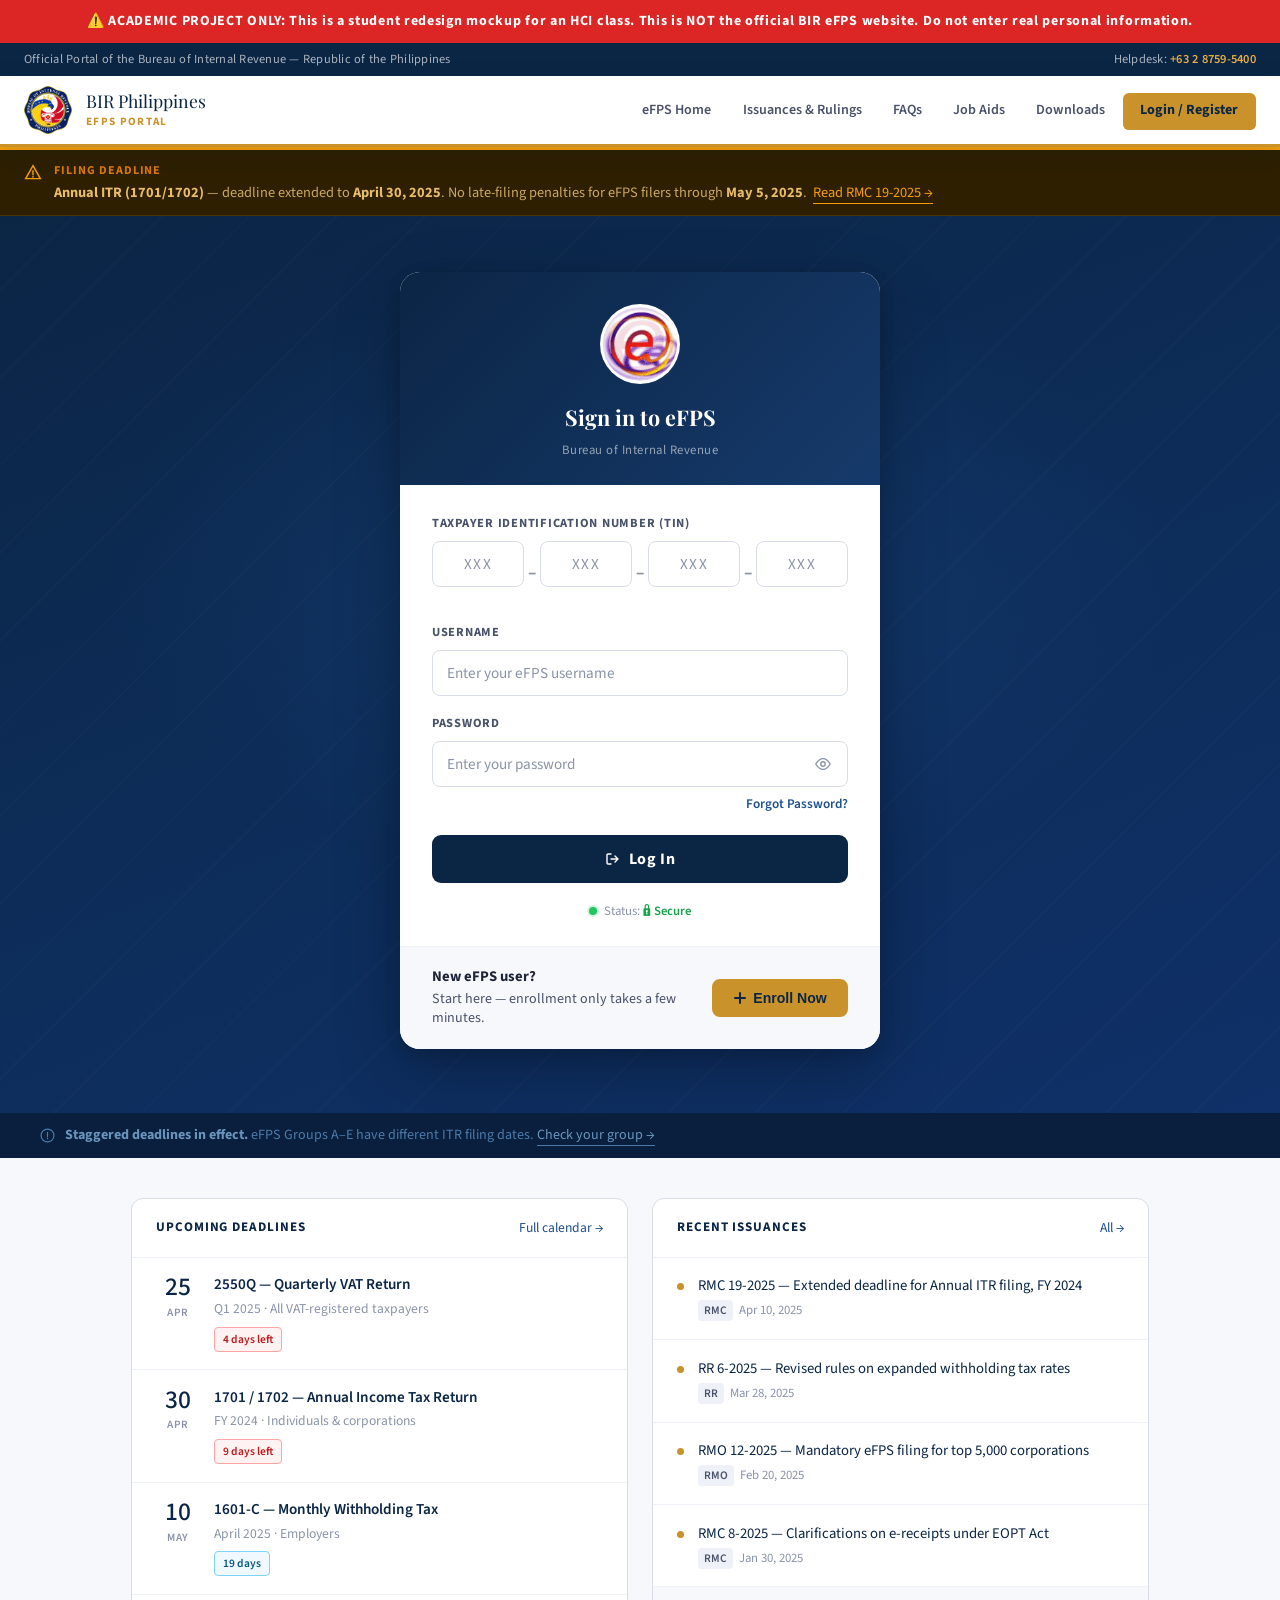
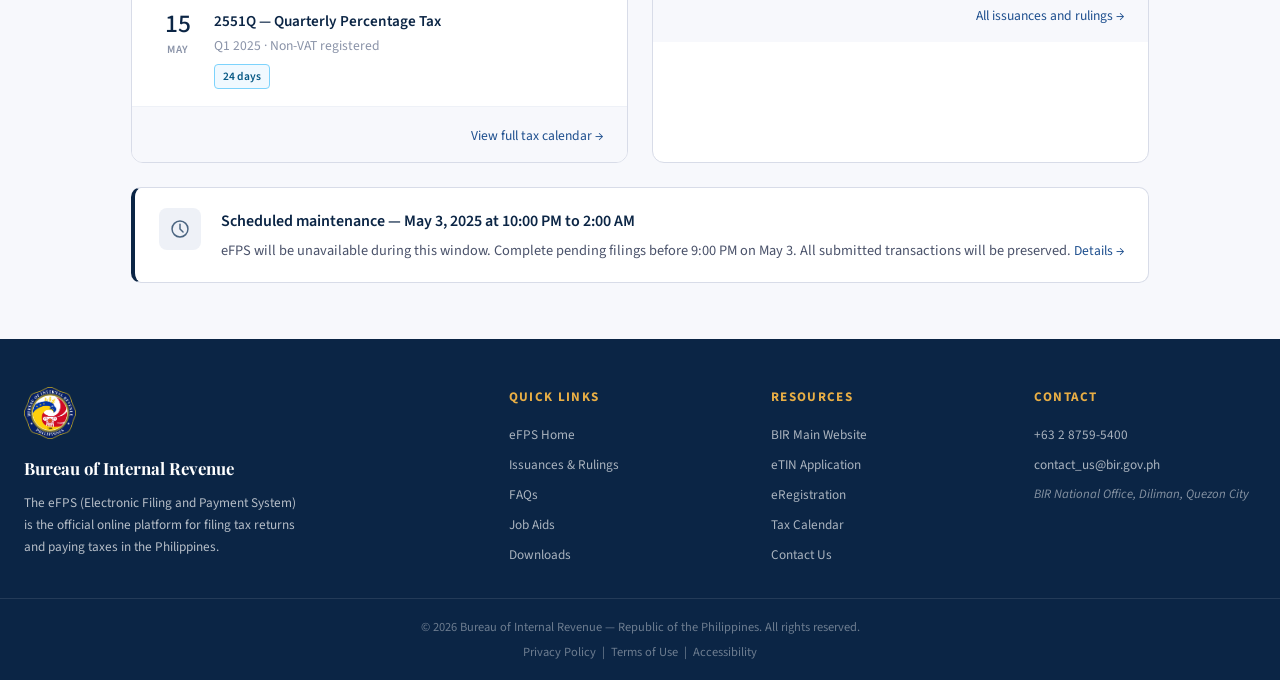
==== index.html @ a05fdba8 "Initial commit" ====
<!DOCTYPE html>
<html lang="en">
<head>
  <meta charset="UTF-8"/>
  <meta name="viewport" content="width=device-width, initial-scale=1.0"/>
  <title>eFPS — Login &amp; Enrollment | Bureau of Internal Revenue</title>
  <meta name="description" content="Sign in to the BIR Electronic Filing and Payment System (eFPS) or enroll as a new user."/>
  <meta name="robots" content="noindex, nofollow">
  <link rel="stylesheet" href="../assets/css/style.css"/>
  <style>
    /* ══════════════════════════════════════════════
       eFPS Login & Enrollment Hub — Page Styles
       ══════════════════════════════════════════════ */

    /* ── Page Shell ── */
    .efps-hub-page {
      flex: 1;
      display: flex;
      flex-direction: column;
      background: var(--off-white);
    }

    /* ── Hub Wrapper (Centered Login) ── */
    .hub-hero {
      background: linear-gradient(160deg, var(--navy) 0%, #0d2d5a 55%, #0f3068 100%);
      padding: 3.5rem 1.5rem 4rem;
      position: relative;
      overflow: hidden;
    }
    .hub-hero::before {
      content: '';
      position: absolute;
      inset: 0;
      background:
        radial-gradient(ellipse 60% 50% at 50% 40%, rgba(30,79,142,.35) 0%, transparent 70%),
        repeating-linear-gradient(-45deg, transparent, transparent 60px, rgba(255,255,255,.015) 60px, rgba(255,255,255,.015) 62px);
      pointer-events: none;
    }
    .hub-inner {
      max-width: 480px; /* Constrains width to center the login card */
      margin: 0 auto;
      position: relative;
    }

    /* ── Login Card ── */
    .login-card {
      background: #fff;
      border-radius: 20px;
      box-shadow: 0 24px 64px rgba(0,0,0,.28), 0 4px 16px rgba(0,0,0,.12);
      overflow: hidden;
      position: relative;
    }
    .login-card-top {
      background: linear-gradient(135deg, var(--navy) 0%, var(--navy-mid) 100%);
      padding: 2rem 2rem 1.5rem;
      text-align: center;
      position: relative;
    }
    .bir-seal-wrap {
      width: 80px;
      height: 80px;
      border-radius: 50%;
      background: #ffffff; /* Changed to solid white to blend with the logo */
      border: 3px solid rgba(255,255,255,.3); 
      display: flex;
      align-items: center;
      justify-content: center;
      margin: 0 auto 1rem;
      overflow: hidden; /* This clips the square image into a perfect circle */
    }
    
    .bir-seal-wrap img {
      width: 100%;
      height: 100%;
      object-fit: contain; 
      transform: scale(1.15); /* Slight zoom to push the image's hard edges outside the clipping mask */
    }
    /* SVG fallback seal */
    .login-card-top h2 {
      font-family: var(--font-display);
      font-size: 1.35rem;
      color: var(--white);
      margin-bottom: .25rem;
    }
    .login-card-top p {
      font-size: .8rem;
      color: rgba(255,255,255,.55);
      letter-spacing: .04em;
    }
    .login-card-body {
      padding: 1.75rem 2rem 1.5rem;
    }

    /* ── Form Fields ── */
    .field-group {
      margin-bottom: 1.1rem;
    }
    .field-group label {
      display: block;
      font-size: .78rem;
      font-weight: 700;
      color: var(--gray-600);
      letter-spacing: .06em;
      text-transform: uppercase;
      margin-bottom: .45rem;
    }
    .field-group input,
    .field-group select,
    .field-group textarea {
      width: 100%;
      height: 46px;
      padding: 0 14px;
      border: 1.5px solid var(--gray-200);
      border-radius: 8px;
      font-family: var(--font-body);
      font-size: .95rem;
      color: var(--gray-800);
      background: var(--white);
      transition: border-color var(--dur-fast) var(--ease), box-shadow var(--dur-fast) var(--ease);
      outline: none;
    }
    .field-group input:focus,
    .field-group select:focus {
      border-color: var(--navy-light);
      box-shadow: 0 0 0 3px rgba(30,79,142,.12);
    }
    .field-group input::placeholder { color: var(--gray-400); }
    .field-group input[aria-invalid="true"] { border-color: var(--red-err); }

    /* TIN segmented */
    .tin-row {
      display: grid;
      grid-template-columns: 1.2fr 1fr 1fr 1fr;
      gap: 6px;
    }
    .tin-row input {
      text-align: center;
      font-size: .9rem;
      letter-spacing: .08em;
      padding: 0 8px;
    }
    .tin-separator {
      display: flex;
      align-items: center;
      justify-content: center;
      color: var(--gray-400);
      font-weight: 700;
      font-size: 1.1rem;
      user-select: none;
    }
    .tin-row-wrap {
      display: flex;
      align-items: center;
      gap: 4px;
    }
    .tin-seg {
      text-align: center;
      letter-spacing: .08em;
    }
    .tin-seg-3 { flex: 3; }
    .tin-seg-3b { flex: 3; }
    .tin-seg-3c { flex: 3; }
    .tin-seg-5 { flex: 4; }

    /* Password wrapper */
    .pw-wrap {
      position: relative;
    }
    .pw-wrap input {
      padding-right: 46px;
    }
    .pw-toggle {
      position: absolute;
      right: 12px;
      top: 50%;
      transform: translateY(-50%);
      background: none;
      border: none;
      cursor: pointer;
      padding: 4px;
      color: var(--gray-400);
      display: flex;
      align-items: center;
      border-radius: 4px;
      transition: color var(--dur-fast);
    }
    .pw-toggle:hover { color: var(--navy); }
    .pw-toggle:focus-visible { outline: 2px solid var(--gold-light); }

    .forgot-link {
      display: block;
      font-size: .83rem;
      color: var(--navy-light);
      margin-top: .4rem;
      text-align: right;
      font-weight: 600;
    }
    .forgot-link:hover { color: var(--gold); }

    .btn-login {
      width: 100%;
      height: 48px;
      background: var(--navy);
      color: var(--white);
      border: none;
      border-radius: 9px;
      font-family: var(--font-body);
      font-size: 1rem;
      font-weight: 700;
      cursor: pointer;
      letter-spacing: .04em;
      margin-top: 1.25rem;
      transition: background var(--dur-fast), box-shadow var(--dur-fast);
      display: flex;
      align-items: center;
      justify-content: center;
      gap: 8px;
    }
    .btn-login:hover {
      background: var(--navy-light);
      box-shadow: 0 6px 20px rgba(11,37,69,.3);
    }
    .btn-login:focus-visible { outline: 3px solid var(--gold-light); outline-offset: 2px; }

    .status-row {
      display: flex;
      align-items: center;
      justify-content: center;
      gap: 7px;
      margin-top: 1.1rem;
      font-size: .8rem;
      color: var(--gray-400);
    }
    .status-dot-green {
      width: 8px;
      height: 8px;
      border-radius: 50%;
      background: #22c55e;
      flex-shrink: 0;
      box-shadow: 0 0 0 2px rgba(34,197,94,.2);
    }
    .status-secure { color: #16a34a; font-weight: 600; }

    /* ── Enroll Strip ── */
    .enroll-strip {
      border-top: 1px solid var(--gray-100);
      background: var(--off-white);
      padding: 1.25rem 2rem;
      display: flex;
      align-items: center;
      justify-content: space-between;
      gap: 1rem;
    }
    .enroll-strip p {
      font-size: .88rem;
      color: var(--gray-600);
      line-height: 1.4;
    }
    .enroll-strip strong {
      display: block;
      font-size: .92rem;
      color: var(--gray-800);
      margin-bottom: 2px;
    }
    .btn-enroll {
      flex-shrink: 0;
      display: inline-flex;
      align-items: center;
      gap: 6px;
      padding: .55rem 1.2rem;
      background: var(--gold);
      color: var(--navy);
      border-radius: 8px;
      font-weight: 700;
      font-size: .88rem;
      border: 2px solid var(--gold);
      cursor: pointer;
      white-space: nowrap;
      transition: background var(--dur-fast), box-shadow var(--dur-fast);
      text-decoration: none;
    }
    .btn-enroll:hover {
      background: var(--gold-light);
      border-color: var(--gold-light);
      color: var(--navy);
      box-shadow: 0 4px 14px rgba(201,146,42,.35);
    }

    /* ── Content Row (below hero) ── */
    .hub-content {
      max-width: 1200px;
      margin: 0 auto;
      padding: 2.5rem 1.5rem 3.5rem;
      display: grid;
      grid-template-columns: 1fr 1fr;
      gap: 1.5rem;
    }

    /* ── Enrollment Modal Overlay ── */
    .modal-overlay {
      display: none;
      position: fixed;
      inset: 0;
      background: rgba(11,37,69,.72);
      backdrop-filter: blur(4px);
      z-index: 1000;
      align-items: center;
      justify-content: center;
      padding: 1rem;
    }
    .modal-overlay.open { display: flex; }

    .modal-box {
      background: var(--white);
      border-radius: 20px;
      width: 100%;
      max-width: 680px;
      max-height: 90vh;
      overflow-y: auto;
      box-shadow: 0 32px 80px rgba(0,0,0,.35);
      animation: modalIn .25s var(--ease) both;
    }
    @keyframes modalIn {
      from { opacity: 0; transform: translateY(24px) scale(.97); }
      to   { opacity: 1; transform: none; }
    }
    .modal-header {
      background: linear-gradient(135deg, var(--navy), var(--navy-mid));
      padding: 1.5rem 1.75rem;
      display: flex;
      align-items: center;
      justify-content: space-between;
      border-radius: 20px 20px 0 0;
    }
    .modal-header h2 {
      font-family: var(--font-display);
      color: var(--white);
      font-size: 1.2rem;
    }
    .modal-header p {
      color: rgba(255,255,255,.55);
      font-size: .8rem;
      margin-top: 2px;
    }
    .modal-close {
      background: rgba(255,255,255,.1);
      border: 1px solid rgba(255,255,255,.2);
      color: rgba(255,255,255,.8);
      border-radius: 8px;
      width: 36px;
      height: 36px;
      display: flex;
      align-items: center;
      justify-content: center;
      cursor: pointer;
      font-size: 1.1rem;
      transition: background var(--dur-fast);
      flex-shrink: 0;
    }
    .modal-close:hover { background: rgba(255,255,255,.2); }
    .modal-close:focus-visible { outline: 2px solid var(--gold-light); }

    /* ── Step Tabs ── */
    .step-tabs {
      display: flex;
      border-bottom: 2px solid var(--gray-100);
      padding: 0 1.75rem;
      background: var(--white);
      gap: 0;
    }
    .step-tab {
      padding: .9rem 1.25rem;
      font-size: .83rem;
      font-weight: 700;
      letter-spacing: .04em;
      color: var(--gray-400);
      border-bottom: 3px solid transparent;
      margin-bottom: -2px;
      white-space: nowrap;
      display: flex;
      align-items: center;
      gap: 7px;
      user-select: none;
    }
    .step-tab.active {
      color: var(--navy);
      border-bottom-color: var(--navy-light);
    }
    .step-tab.done {
      color: var(--green-ok);
      border-bottom-color: transparent;
    }
    .step-num {
      width: 22px;
      height: 22px;
      border-radius: 50%;
      background: var(--gray-100);
      display: flex;
      align-items: center;
      justify-content: center;
      font-size: .72rem;
      font-weight: 800;
      color: var(--gray-400);
      flex-shrink: 0;
    }
    .step-tab.active .step-num {
      background: var(--navy);
      color: var(--white);
    }
    .step-tab.done .step-num {
      background: var(--green-ok);
      color: var(--white);
    }

    /* ── Enrollment Body ── */
    .enrollment-body {
      padding: 1.75rem 1.75rem 1.5rem;
    }
    .enrollment-step { display: none; }
    .enrollment-step.active { display: block; }

    /* Taxpayer type selector */
    .tp-type-row {
      display: flex;
      gap: .75rem;
      margin-bottom: 1.5rem;
    }
    .tp-type-btn {
      flex: 1;
      padding: .75rem;
      border: 2px solid var(--gray-200);
      border-radius: 10px;
      background: var(--white);
      cursor: pointer;
      text-align: center;
      font-family: var(--font-body);
      font-size: .9rem;
      font-weight: 700;
      color: var(--gray-600);
      transition: all var(--dur-fast);
      display: flex;
      align-items: center;
      justify-content: center;
      gap: 8px;
    }
    .tp-type-btn.selected {
      border-color: var(--navy-light);
      background: rgba(30,79,142,.05);
      color: var(--navy);
      box-shadow: 0 0 0 3px rgba(30,79,142,.1);
    }
    .tp-type-btn:focus-visible { outline: 3px solid var(--gold-light); }

    /* Form grid */
    .form-grid { display: grid; gap: .9rem; }
    .form-grid-2 { grid-template-columns: 1fr 1fr; }
    .form-grid-3 { grid-template-columns: 1fr 1fr 1fr; }
    .col-span-2 { grid-column: span 2; }
    .col-span-3 { grid-column: span 3; }

    .field-hint {
      display: block;
      font-size: .75rem;
      color: var(--gray-400);
      margin-top: .3rem;
    }
    .field-important {
      display: block;
      font-size: .78rem;
      color: #b45309;
      background: #fffbeb;
      border: 1px solid #fde68a;
      border-radius: 6px;
      padding: .5rem .75rem;
      margin-top: .75rem;
      line-height: 1.5;
    }

    /* Step nav buttons */
    .step-nav {
      display: flex;
      align-items: center;
      justify-content: space-between;
      gap: 1rem;
      padding-top: 1.25rem;
      border-top: 1px solid var(--gray-100);
      margin-top: 1.5rem;
    }
    .btn-step {
      display: inline-flex;
      align-items: center;
      gap: 6px;
      padding: .65rem 1.5rem;
      border-radius: 8px;
      font-family: var(--font-body);
      font-size: .9rem;
      font-weight: 700;
      cursor: pointer;
      border: 2px solid transparent;
      transition: all var(--dur-fast);
    }
    .btn-step-next {
      background: var(--navy);
      color: var(--white);
      border-color: var(--navy);
    }
    .btn-step-next:hover {
      background: var(--navy-light);
      border-color: var(--navy-light);
      box-shadow: 0 4px 14px rgba(11,37,69,.28);
    }
    .btn-step-prev {
      background: transparent;
      color: var(--gray-600);
      border-color: var(--gray-200);
    }
    .btn-step-prev:hover {
      background: var(--gray-100);
      color: var(--gray-800);
    }
    .btn-step-cancel {
      background: transparent;
      color: var(--gray-400);
      border: none;
      font-size: .85rem;
      padding: .5rem .75rem;
    }
    .btn-step-cancel:hover { color: var(--red-err); }
    .btn-step-submit {
      background: var(--gold);
      color: var(--navy);
      border-color: var(--gold);
    }
    .btn-step-submit:hover {
      background: var(--gold-light);
      border-color: var(--gold-light);
      box-shadow: 0 4px 14px rgba(201,146,42,.35);
    }
    .btn-step-submit:focus-visible,
    .btn-step-next:focus-visible { outline: 3px solid var(--gold-light); outline-offset: 2px; }

    /* CAPTCHA area */
    .captcha-area {
      border: 2px dashed var(--gray-200);
      border-radius: 10px;
      padding: 1rem;
      text-align: center;
      background: var(--gray-100);
    }
    .captcha-display {
      font-family: 'Courier New', monospace;
      font-size: 1.6rem;
      font-weight: 800;
      letter-spacing: .25em;
      color: var(--navy);
      background: rgba(255,255,255,.8);
      border-radius: 6px;
      padding: .5rem 1rem;
      display: inline-block;
      margin-bottom: .75rem;
      text-decoration: line-through wavy var(--gold) 1.5px;
      text-decoration-skip-ink: none;
      user-select: none;
      position: relative;
    }
    .captcha-refresh {
      background: none;
      border: none;
      cursor: pointer;
      color: var(--navy-light);
      font-size: .82rem;
      font-weight: 600;
      display: inline-flex;
      align-items: center;
      gap: 4px;
      margin-left: .5rem;
    }
    .captcha-refresh:hover { color: var(--gold); }

    /* Email Verification Modal */
    .verify-modal-box {
      background: var(--white);
      border-radius: 16px;
      max-width: 420px;
      width: 100%;
      padding: 2rem;
      box-shadow: 0 24px 64px rgba(0,0,0,.3);
      text-align: center;
      animation: modalIn .2s var(--ease) both;
    }
    .verify-icon {
      width: 64px;
      height: 64px;
      border-radius: 50%;
      background: linear-gradient(135deg, var(--navy) 0%, var(--navy-mid) 100%);
      display: flex;
      align-items: center;
      justify-content: center;
      margin: 0 auto 1.25rem;
    }
    .verify-modal-box h3 {
      font-family: var(--font-display);
      font-size: 1.2rem;
      color: var(--navy);
      margin-bottom: .75rem;
    }
    .verify-modal-box p {
      font-size: .93rem;
      color: var(--gray-600);
      line-height: 1.6;
      margin-bottom: 1.5rem;
    }
    .verify-modal-box p strong { color: var(--navy); }
    .btn-verify-ok {
      width: 100%;
      height: 46px;
      background: var(--navy);
      color: var(--white);
      border: none;
      border-radius: 8px;
      font-family: var(--font-body);
      font-size: .95rem;
      font-weight: 700;
      cursor: pointer;
      transition: background var(--dur-fast);
    }
    .btn-verify-ok:hover { background: var(--navy-light); }

    /* ── Lower content cards ── */
    .util-card {
      background: var(--white);
      border: 1px solid var(--gray-200);
      border-radius: 12px;
      overflow: hidden;
    }
    .card-header {
      padding: 1.1rem 1.5rem;
      border-bottom: 1px solid var(--gray-100);
      display: flex;
      align-items: center;
      justify-content: space-between;
    }
    .card-title {
      font-size: .82rem;
      font-weight: 700;
      color: var(--navy);
      letter-spacing: .07em;
      text-transform: uppercase;
    }
    .view-all { font-size: .85rem; color: var(--navy-light); }
    .view-all:hover { color: var(--gold); }
    .dl-item, .news-item {
      padding: 1.1rem 1.5rem;
      border-bottom: 1px solid var(--gray-100);
      display: flex;
      align-items: flex-start;
      gap: 14px;
    }
    .dl-item:last-child, .news-item:last-child { border-bottom: none; }
    .dl-date { min-width: 44px; text-align: center; flex-shrink: 0; }
    .dl-day { font-size: 1.6rem; font-weight: 500; color: var(--navy); line-height: 1; }
    .dl-month { font-size: .7rem; color: var(--gray-400); font-weight: 600; letter-spacing: .05em; text-transform: uppercase; margin-top: 3px; }
    .dl-form { font-size: .95rem; font-weight: 600; color: var(--navy); line-height: 1.3; margin-bottom: 3px; }
    .dl-desc { font-size: .85rem; color: var(--gray-400); }
    .dl-badge { display: inline-block; font-size: .72rem; font-weight: 600; padding: 2px 8px; border-radius: 4px; margin-top: 6px; }
    .badge-urgent { background: #fef2f2; color: #b91c1c; border: 1px solid #fca5a5; }
    .badge-upcoming { background: #f0f9ff; color: #075985; border: 1px solid #7dd3fc; }
    .news-dot { width: 7px; height: 7px; border-radius: 50%; background: var(--gold); flex-shrink: 0; margin-top: 8px; }
    .news-title { font-size: .92rem; color: var(--navy); line-height: 1.5; margin-bottom: 3px; }
    .news-meta { font-size: .8rem; color: var(--gray-400); }
    .news-type { background: var(--gray-100); color: var(--gray-600); padding: 2px 6px; border-radius: 4px; font-weight: 600; font-size: .72rem; }
    .card-footer { padding: .9rem 1.5rem; background: var(--off-white); border-top: 1px solid var(--gray-100); text-align: right; }

    /* Maintenance bar */
    .notice-bar {
      background: #0a1f3d;
      padding: 11px 1.5rem;
      display: flex;
      justify-content: center;
    }
    .notice-bar-inner {
      max-width: 1200px;
      width: 100%;
      display: flex;
      align-items: center;
      gap: 10px;
    }
    .notice-bar span { font-size: .88rem; color: #4d7aaa; }
    .notice-bar strong { color: #6a94bc; }
    .notice-bar a { color: #6a94bc; border-bottom: 1px solid #4d7aaa; }

    .maintenance-card {
      grid-column: 1 / -1;
      background: var(--white);
      border: 1px solid var(--gray-200);
      border-left: 4px solid var(--navy);
      border-radius: 10px;
      padding: 1.25rem 1.5rem;
      display: flex;
      align-items: flex-start;
      gap: 1.25rem;
    }
    .maint-icon-wrap {
      width: 42px; height: 42px;
      background: var(--gray-100);
      border-radius: 8px;
      display: flex;
      align-items: center;
      justify-content: center;
      flex-shrink: 0;
    }
    .maint-title { font-size: 1rem; font-weight: 600; color: var(--navy); margin-bottom: 4px; }
    .maint-desc { font-size: .9rem; color: var(--gray-600); line-height: 1.6; }

    /* ── Responsive ── */
    @media (max-width: 900px) {
      .hub-content { grid-template-columns: 1fr; }
    }
    @media (max-width: 640px) {
      .hub-hero { padding: 2.5rem 1rem 3rem; }
      .login-card-body { padding: 1.5rem 1.25rem 1.25rem; }
      .login-card-top { padding: 1.5rem 1.25rem 1.25rem; }
      .enroll-strip { flex-direction: column; text-align: center; }
      .enroll-strip .btn-enroll { width: 100%; justify-content: center; }
      .step-tabs { overflow-x: auto; padding: 0 1rem; }
      .step-tab { padding: .85rem .9rem; font-size: .78rem; }
      .enrollment-body { padding: 1.25rem 1.25rem 1rem; }
      .form-grid-2 { grid-template-columns: 1fr; }
      .form-grid-3 { grid-template-columns: 1fr; }
      .col-span-2, .col-span-3 { grid-column: span 1; }
      .tp-type-row { flex-direction: column; }
      .modal-header { padding: 1.25rem; }
    }
  </style>
</head>
<body class="efps-hub-page">
  <div style="background-color: #dc2626; color: white; text-align: center; padding: 10px; font-weight: bold; position: sticky; top: 0; z-index: 9999; font-size: 14px; letter-spacing: 0.05em;">
  ⚠️ ACADEMIC PROJECT ONLY: This is a student redesign mockup for an HCI class. This is NOT the official BIR eFPS website. Do not enter real personal information.
  </div>
  <!-- Dynamic Nav placeholder -->
  <div id="nav-placeholder"></div>

  <!-- Top Alert Banner -->
  <div class="alert-banner" role="alert" aria-label="Filing deadline notice">
    <div class="alert-banner-inner">
      <svg class="alert-icon" viewBox="0 0 16 16" fill="none" aria-hidden="true">
        <path d="M8 1.5L14.5 13H1.5L8 1.5z" stroke="#f59e0b" stroke-width="1.3" fill="none"/>
        <path d="M8 6v3.5M8 11v.5" stroke="#f59e0b" stroke-width="1.3" stroke-linecap="round"/>
      </svg>
      <div>
        <span class="alert-label">Filing Deadline</span>
        <div class="alert-text">
          <strong style="color:#e8bc6a">Annual ITR (1701/1702)</strong> — deadline extended to <strong style="color:#e8bc6a">April 30, 2025</strong>. No late-filing penalties for eFPS filers through <strong style="color:#e8bc6a">May 5, 2025</strong>.&nbsp; <a href="../pages/issuances.html">Read RMC 19-2025 →</a>
        </div>
      </div>
    </div>
  </div>

  <!-- ── Hub Hero (Centered Login) ── -->
  <section class="hub-hero" aria-label="eFPS Login and Enrollment">
    <div class="hub-inner">

      <!-- Centered Login Card -->
      <div class="login-card" role="main" aria-label="eFPS Login">

        <!-- Card Header with BIR Seal -->
        <!-- Card Header with eFPS Logo -->
        <div class="login-card-top">
          <div class="bir-seal-wrap" aria-label="eFPS logo">
            <!-- Ensure the src path matches where you saved the attached image -->
            <img src="../assets/img/bir-efps-logo.webp" alt="eFPS Logo" />
          </div>
          <h2>Sign in to eFPS</h2>
          <p>Bureau of Internal Revenue</p>
        </div>

        <!-- Login Form -->
        <div class="login-card-body">
          <form id="loginForm" novalidate aria-label="eFPS Login form" onsubmit="event.preventDefault();">

            <!-- TIN Field -->
            <div class="field-group" id="fg-tin">
              <label for="tin-part1" id="tin-label">Taxpayer Identification Number (TIN)</label>
              <div class="tin-row-wrap" role="group" aria-labelledby="tin-label">
                <input class="field-group input tin-seg" id="tin-part1" name="tin1" type="text" inputmode="numeric" maxlength="3" placeholder="XXX" pattern="\d{3}" autocomplete="off" aria-label="TIN first three digits" required style="flex:3; height:46px; border:1.5px solid var(--gray-200); border-radius:8px; padding:0 10px; font-family:var(--font-body); font-size:.95rem; text-align:center; letter-spacing:.1em; outline:none; transition: border-color .16s, box-shadow .16s;" />
                <span class="tin-separator" aria-hidden="true">–</span>
                <input class="field-group input tin-seg" id="tin-part2" name="tin2" type="text" inputmode="numeric" maxlength="3" placeholder="XXX" pattern="\d{3}" autocomplete="off" aria-label="TIN second three digits" required style="flex:3; height:46px; border:1.5px solid var(--gray-200); border-radius:8px; padding:0 10px; font-family:var(--font-body); font-size:.95rem; text-align:center; letter-spacing:.1em; outline:none; transition: border-color .16s, box-shadow .16s;" />
                <span class="tin-separator" aria-hidden="true">–</span>
                <input class="field-group input tin-seg" id="tin-part3" name="tin3" type="text" inputmode="numeric" maxlength="3" placeholder="XXX" pattern="\d{3}" autocomplete="off" aria-label="TIN third three digits" required style="flex:3; height:46px; border:1.5px solid var(--gray-200); border-radius:8px; padding:0 10px; font-family:var(--font-body); font-size:.95rem; text-align:center; letter-spacing:.1em; outline:none; transition: border-color .16s, box-shadow .16s;" />
                <span class="tin-separator" aria-hidden="true">–</span>
                <input class="field-group input tin-seg" id="tin-part4" name="tin3" type="text" inputmode="numeric" maxlength="3" placeholder="XXX" pattern="\d{3}" autocomplete="off" aria-label="TIN fourth three digits" required style="flex:3; height:46px; border:1.5px solid var(--gray-200); border-radius:8px; padding:0 10px; font-family:var(--font-body); font-size:.95rem; text-align:center; letter-spacing:.1em; outline:none; transition: border-color .16s, box-shadow .16s;" />
              </div>
            </div>

            <!-- Username Field -->
            <div class="field-group">
              <label for="login-username">Username</label>
              <input type="text" id="login-username" name="username" autocomplete="username" placeholder="Enter your eFPS username" required aria-required="true" minlength="8" />
            </div>

            <!-- Password Field -->
            <div class="field-group">
              <label for="login-password">Password</label>
              <div class="pw-wrap">
                <input type="password" id="login-password" name="password" autocomplete="current-password" placeholder="Enter your password" required aria-required="true" />
                <button type="button" class="pw-toggle" aria-label="Show password" id="loginPwToggle">
                  <svg id="eyeIconLogin" width="18" height="18" viewBox="0 0 20 20" fill="none" aria-hidden="true">
                    <path d="M10 4C5.5 4 2 10 2 10s3.5 6 8 6 8-6 8-6-3.5-6-8-6z" stroke="currentColor" stroke-width="1.5" stroke-linejoin="round"/>
                    <circle cx="10" cy="10" r="2.5" stroke="currentColor" stroke-width="1.5"/>
                  </svg>
                </button>
              </div>
              <a href="#" class="forgot-link">Forgot Password?</a>
            </div>

            <button type="submit" class="btn-login" id="loginBtn">
              <svg width="16" height="16" viewBox="0 0 16 16" fill="none" aria-hidden="true">
                <path d="M6 3H3a1 1 0 00-1 1v8a1 1 0 001 1h3M10 5l3 3-3 3M13 8H6" stroke="currentColor" stroke-width="1.4" stroke-linecap="round" stroke-linejoin="round"/>
              </svg>
              Log In
            </button>

          </form>

          <div class="status-row" aria-live="polite" aria-label="Security status">
            <span class="status-dot-green" aria-hidden="true"></span>
            <span>Status:&nbsp;<span class="status-secure">🔒 Secure</span></span>
          </div>
        </div>

        <!-- Enroll Strip -->
        <div class="enroll-strip">
          <div>
            <p><strong>New eFPS user?</strong>Start here — enrollment only takes a few minutes.</p>
          </div>
          <button type="button" class="btn-enroll" id="openEnrollBtn" aria-label="Open eFPS enrollment form" aria-haspopup="dialog">
            <svg width="14" height="14" viewBox="0 0 14 14" fill="none" aria-hidden="true"><path d="M7 2v10M2 7h10" stroke="currentColor" stroke-width="2" stroke-linecap="round"/></svg>
            Enroll Now
          </button>
        </div>

      </div><!-- /login-card -->
    </div><!-- /hub-inner -->
  </section>

  <!-- Maintenance / Staggered Notice -->
  <div class="notice-bar" aria-label="Scheduled maintenance notice">
    <div class="notice-bar-inner">
      <svg width="15" height="15" viewBox="0 0 14 14" fill="none" aria-hidden="true" style="flex-shrink:0">
        <circle cx="7" cy="7" r="6" stroke="#4d7aaa" stroke-width="1.1"/>
        <path d="M7 4v4M7 9.5v.5" stroke="#4d7aaa" stroke-width="1.1" stroke-linecap="round"/>
      </svg>
      <span><strong>Staggered deadlines in effect.</strong> eFPS Groups A–E have different ITR filing dates. <a href="../pages/faqs.html">Check your group →</a></span>
    </div>
  </div>

  <!-- Content Row -->
  <div class="hub-content" id="main-content">

    <!-- Deadlines Card -->
    <div class="util-card" aria-labelledby="dl-heading">
      <div class="card-header">
        <span class="card-title" id="dl-heading">Upcoming Deadlines</span>
        <a href="#" class="view-all">Full calendar →</a>
      </div>
      <div role="list">
        <div class="dl-item" role="listitem">
          <div class="dl-date"><div class="dl-day">25</div><div class="dl-month">Apr</div></div>
          <div><div class="dl-form">2550Q — Quarterly VAT Return</div><div class="dl-desc">Q1 2025 · All VAT-registered taxpayers</div><span class="dl-badge badge-urgent">4 days left</span></div>
        </div>
        <div class="dl-item" role="listitem">
          <div class="dl-date"><div class="dl-day">30</div><div class="dl-month">Apr</div></div>
          <div><div class="dl-form">1701 / 1702 — Annual Income Tax Return</div><div class="dl-desc">FY 2024 · Individuals &amp; corporations</div><span class="dl-badge badge-urgent">9 days left</span></div>
        </div>
        <div class="dl-item" role="listitem">
          <div class="dl-date"><div class="dl-day">10</div><div class="dl-month">May</div></div>
          <div><div class="dl-form">1601-C — Monthly Withholding Tax</div><div class="dl-desc">April 2025 · Employers</div><span class="dl-badge badge-upcoming">19 days</span></div>
        </div>
        <div class="dl-item" role="listitem">
          <div class="dl-date"><div class="dl-day">15</div><div class="dl-month">May</div></div>
          <div><div class="dl-form">2551Q — Quarterly Percentage Tax</div><div class="dl-desc">Q1 2025 · Non-VAT registered</div><span class="dl-badge badge-upcoming">24 days</span></div>
        </div>
      </div>
      <div class="card-footer"><a href="#" class="view-all">View full tax calendar →</a></div>
    </div>

    <!-- Issuances Card -->
    <div class="util-card" aria-labelledby="iss-heading">
      <div class="card-header">
        <span class="card-title" id="iss-heading">Recent Issuances</span>
        <a href="../pages/issuances.html" class="view-all">All →</a>
      </div>
      <div role="list">
        <div class="news-item" role="listitem"><div class="news-dot" aria-hidden="true"></div><div><div class="news-title">RMC 19-2025 — Extended deadline for Annual ITR filing, FY 2024</div><div class="news-meta"><span class="news-type">RMC</span>&nbsp; Apr 10, 2025</div></div></div>
        <div class="news-item" role="listitem"><div class="news-dot" aria-hidden="true"></div><div><div class="news-title">RR 6-2025 — Revised rules on expanded withholding tax rates</div><div class="news-meta"><span class="news-type">RR</span>&nbsp; Mar 28, 2025</div></div></div>
        <div class="news-item" role="listitem"><div class="news-dot" aria-hidden="true"></div><div><div class="news-title">RMO 12-2025 — Mandatory eFPS filing for top 5,000 corporations</div><div class="news-meta"><span class="news-type">RMO</span>&nbsp; Feb 20, 2025</div></div></div>
        <div class="news-item" role="listitem"><div class="news-dot" aria-hidden="true"></div><div><div class="news-title">RMC 8-2025 — Clarifications on e-receipts under EOPT Act</div><div class="news-meta"><span class="news-type">RMC</span>&nbsp; Jan 30, 2025</div></div></div>
      </div>
      <div class="card-footer"><a href="../pages/issuances.html" class="view-all">All issuances and rulings →</a></div>
    </div>

    <!-- Maintenance Notice -->
    <div class="maintenance-card" role="note" aria-label="Maintenance schedule">
      <div class="maint-icon-wrap" aria-hidden="true">
        <svg width="22" height="22" viewBox="0 0 18 18" fill="none"><circle cx="9" cy="9" r="6.5" stroke="#4a6480" stroke-width="1.2"/><path d="M9 5v4l2.5 2.5" stroke="#4a6480" stroke-width="1.2" stroke-linecap="round" stroke-linejoin="round"/></svg>
      </div>
      <div>
        <div class="maint-title">Scheduled maintenance — May 3, 2025 at 10:00 PM to 2:00 AM</div>
        <div class="maint-desc">eFPS will be unavailable during this window. Complete pending filings before 9:00 PM on May 3. All submitted transactions will be preserved.&nbsp;<a href="#" class="view-all">Details →</a></div>
      </div>
    </div>

  </div><!-- /hub-content -->

  <!-- Dynamic Footer placeholder -->
  <div id="footer-placeholder"></div>


  <!-- ════════════════════════════════════════════
       ENROLLMENT MODAL
       ════════════════════════════════════════════ -->
  <div class="modal-overlay" id="enrollModal" role="dialog" aria-modal="true" aria-labelledby="enrollModalTitle">
    <div class="modal-box" id="enrollModalBox">

      <div class="modal-header">
        <div>
          <h2 id="enrollModalTitle">eFPS Enrollment Form</h2>
          <p>Complete all steps to create your account</p>
        </div>
        <button type="button" class="modal-close" id="closeEnrollBtn" aria-label="Close enrollment form">✕</button>
      </div>

      <!-- Step Tabs -->
      <div class="step-tabs" role="tablist" aria-label="Enrollment steps">
        <div class="step-tab active" role="tab" aria-selected="true" aria-controls="step1" id="tab1">
          <span class="step-num">1</span> Taxpayer Details
        </div>
        <div class="step-tab" role="tab" aria-selected="false" aria-controls="step2" id="tab2">
          <span class="step-num">2</span> Account Details
        </div>
        <div class="step-tab" role="tab" aria-selected="false" aria-controls="step3" id="tab3">
          <span class="step-num">3</span> Verification
        </div>
      </div>

      <div class="enrollment-body">

        <!-- ── STEP 1: Taxpayer Details ── -->
        <div class="enrollment-step active" id="step1" role="tabpanel" aria-labelledby="tab1">

          <div class="tp-type-row" role="group" aria-label="Select taxpayer type">
            <button type="button" class="tp-type-btn selected" id="typeCorp" aria-pressed="true" onclick="selectTpType('corporate')">
              <svg width="16" height="16" viewBox="0 0 16 16" fill="none" aria-hidden="true"><rect x="2" y="5" width="12" height="9" rx="1" stroke="currentColor" stroke-width="1.3"/><path d="M5 5V4a3 3 0 016 0v1" stroke="currentColor" stroke-width="1.3" stroke-linecap="round"/></svg>
              Corporate
            </button>
            <button type="button" class="tp-type-btn" id="typeIndiv" aria-pressed="false" onclick="selectTpType('individual')">
              <svg width="16" height="16" viewBox="0 0 16 16" fill="none" aria-hidden="true"><circle cx="8" cy="5" r="2.5" stroke="currentColor" stroke-width="1.3"/><path d="M3 14c0-2.76 2.24-5 5-5s5 2.24 5 5" stroke="currentColor" stroke-width="1.3" stroke-linecap="round"/></svg>
              Individual
            </button>
          </div>

          <p style="font-size:.8rem; color:var(--gray-400); margin-bottom:1.1rem; line-height:1.5;">
            <strong style="color:var(--gray-600)">Note:</strong> All fields must be filled up, except Registered Name if account type is Individual.
          </p>

          <form id="step1Form" novalidate onsubmit="event.preventDefault();">
            <div class="form-grid">

              <!-- TIN -->
              <div class="field-group col-span-3" style="grid-column:1/-1">
                <label id="enroll-tin-label">Taxpayer Identification Number (TIN)</label>
                <div class="tin-row-wrap" role="group" aria-labelledby="enroll-tin-label">
                  <input type="text" inputmode="numeric" maxlength="3" placeholder="XXX" aria-label="TIN digits 1-3" class="tin-seg" style="flex:3;height:46px;border:1.5px solid var(--gray-200);border-radius:8px;padding:0 8px;font-family:var(--font-body);font-size:.9rem;text-align:center;letter-spacing:.1em;outline:none;width:100%;"/>
                  <span class="tin-separator" aria-hidden="true">–</span>
                  <input type="text" inputmode="numeric" maxlength="3" placeholder="XXX" aria-label="TIN digits 4-6" class="tin-seg" style="flex:3;height:46px;border:1.5px solid var(--gray-200);border-radius:8px;padding:0 8px;font-family:var(--font-body);font-size:.9rem;text-align:center;letter-spacing:.1em;outline:none;width:100%;"/>
                  <span class="tin-separator" aria-hidden="true">–</span>
                  <input type="text" inputmode="numeric" maxlength="3" placeholder="XXX" aria-label="TIN digits 7-9" class="tin-seg" style="flex:3;height:46px;border:1.5px solid var(--gray-200);border-radius:8px;padding:0 8px;font-family:var(--font-body);font-size:.9rem;text-align:center;letter-spacing:.1em;outline:none;width:100%;"/>
                  <span class="tin-separator" aria-hidden="true">–</span>
                  <input type="text" inputmode="numeric" maxlength="5" placeholder="XXXXX" aria-label="TIN branch code" class="tin-seg" style="flex:4;height:46px;border:1.5px solid var(--gray-200);border-radius:8px;padding:0 8px;font-family:var(--font-body);font-size:.9rem;text-align:center;letter-spacing:.1em;outline:none;width:100%;"/>
                </div>
              </div>

              <!-- Registered Name (Corporate) -->
              <div class="field-group col-span-3" id="regNameField" style="grid-column:1/-1">
                <label for="e-regname">Registered Name <span style="font-weight:400;color:var(--gray-400)">(Corporate accounts)</span></label>
                <input type="text" id="e-regname" placeholder="Official corporate / business name" />
                <span class="field-hint">If Corporate Account, Name should be of the business' authorized representative.</span>
              </div>

            </div>

            <!-- Name Row -->
            <div class="form-grid form-grid-3" style="margin-top:.9rem">
              <div class="field-group">
                <label for="e-lastname">Last Name</label>
                <input type="text" id="e-lastname" autocomplete="family-name" placeholder="Dela Cruz" required aria-required="true"/>
              </div>
              <div class="field-group">
                <label for="e-firstname">First Name</label>
                <input type="text" id="e-firstname" autocomplete="given-name" placeholder="Juan" required aria-required="true"/>
              </div>
              <div class="field-group">
                <label for="e-midname">Middle Name</label>
                <input type="text" id="e-midname" autocomplete="additional-name" placeholder="Santos"/>
              </div>
            </div>

            <!-- DOB + Reason -->
            <div class="form-grid form-grid-2" style="margin-top:.9rem">
              <div class="field-group">
                <label for="e-dob">Date of Birth / Incorporation</label>
                <input type="date" id="e-dob" required aria-required="true" style="height:46px;"/>
              </div>
              <div class="field-group">
                <label for="e-efiling-reason">Reason for eFiling</label>
                <select id="e-efiling-reason" required aria-required="true" style="height:46px;padding:0 14px;border:1.5px solid var(--gray-200);border-radius:8px;font-family:var(--font-body);font-size:.95rem;outline:none;background:var(--white);">
                  <option value="">Select reason for eFiling</option>
                  <option>Required by BIR (mandatory filer)</option>
                  <option>Voluntary enrollment</option>
                  <option>Top withholding agent</option>
                  <option>Top 10,000 corporations</option>
                  <option>Large taxpayer</option>
                  <option>Other</option>
                </select>
              </div>
            </div>

            <!-- Address -->
            <div class="form-grid form-grid-2" style="margin-top:.9rem">
              <div class="field-group">
                <label for="e-housenum">House / Building No.</label>
                <input type="text" id="e-housenum" placeholder="Unit 4B, Tower 1"/>
              </div>
              <div class="field-group">
                <label for="e-street">Street</label>
                <input type="text" id="e-street" placeholder="Ayala Avenue"/>
              </div>
            </div>

            <div class="form-grid form-grid-3" style="margin-top:.9rem">
              <div class="field-group">
                <label for="e-region">Region</label>
                <select id="e-region" style="height:46px;padding:0 14px;border:1.5px solid var(--gray-200);border-radius:8px;font-family:var(--font-body);font-size:.9rem;outline:none;background:var(--white);">
                  <option value="">Select Region</option>
                  <option>NCR</option><option>Region I</option><option>Region II</option>
                  <option>Region III</option><option>Region IV-A</option><option>Region IV-B</option>
                  <option>Region V</option><option>Region VI</option><option>Region VII</option>
                  <option>Region VIII</option><option>Region IX</option><option>Region X</option>
                  <option>Region XI</option><option>Region XII</option><option>CARAGA</option>
                  <option>CAR</option><option>BARMM</option>
                </select>
              </div>
              <div class="field-group">
                <label for="e-province">Province</label>
                <select id="e-province" style="height:46px;padding:0 14px;border:1.5px solid var(--gray-200);border-radius:8px;font-family:var(--font-body);font-size:.9rem;outline:none;background:var(--white);">
                  <option value="">Select Province</option>
                </select>
              </div>
              <div class="field-group">
                <label for="e-city">City / Municipality</label>
                <select id="e-city" style="height:46px;padding:0 14px;border:1.5px solid var(--gray-200);border-radius:8px;font-family:var(--font-body);font-size:.9rem;outline:none;background:var(--white);">
                  <option value="">Select City</option>
                </select>
              </div>
            </div>

            <!-- Contact -->
            <div class="form-grid form-grid-2" style="margin-top:.9rem">
              <div class="field-group">
                <label for="e-contact">Contact Number</label>
                <input type="tel" id="e-contact" autocomplete="tel" placeholder="+63 9XX XXX XXXX" inputmode="tel"/>
              </div>
            </div>

            <div class="step-nav">
              <button type="button" class="btn-step btn-step-cancel" onclick="closeEnroll()">Cancel</button>
              <button type="button" class="btn-step btn-step-next" onclick="goStep(2)">
                Next: Account Details
                <svg width="14" height="14" viewBox="0 0 14 14" fill="none" aria-hidden="true"><path d="M5 3l4 4-4 4" stroke="currentColor" stroke-width="1.5" stroke-linecap="round" stroke-linejoin="round"/></svg>
              </button>
            </div>
          </form>
        </div><!-- /step1 -->

        <!-- ── STEP 2: Account Details ── -->
        <div class="enrollment-step" id="step2" role="tabpanel" aria-labelledby="tab2">
          <form id="step2Form" novalidate onsubmit="event.preventDefault();">

            <div class="form-grid form-grid-2">
              <div class="field-group">
                <label for="e-username">Username</label>
                <input type="text" id="e-username" autocomplete="username" placeholder="e.g. jdelacruz2025" minlength="8" required aria-required="true"/>
                <span class="field-hint">One word, at least 8 characters. No special characters.</span>
              </div>
              <div class="field-group">
                <label for="e-email">Email Address</label>
                <input type="email" id="e-email" autocomplete="email" placeholder="name@domain.com" required aria-required="true"/>
                <span class="field-hint">Verification code will be sent here.</span>
              </div>
            </div>

            <div class="form-grid form-grid-2" style="margin-top:.9rem">
              <div class="field-group">
                <label for="e-password">Password</label>
                <div class="pw-wrap">
                  <input type="password" id="e-password" autocomplete="new-password" placeholder="8 to 15 characters" minlength="8" maxlength="15" required aria-required="true"/>
                  <button type="button" class="pw-toggle" onclick="togglePw('e-password',this)" aria-label="Show password">
                    <svg width="18" height="18" viewBox="0 0 20 20" fill="none" aria-hidden="true"><path d="M10 4C5.5 4 2 10 2 10s3.5 6 8 6 8-6 8-6-3.5-6-8-6z" stroke="currentColor" stroke-width="1.5" stroke-linejoin="round"/><circle cx="10" cy="10" r="2.5" stroke="currentColor" stroke-width="1.5"/></svg>
                  </button>
                </div>
                <span class="field-hint">8 to 15 characters. Case-sensitive.</span>
              </div>
              <div class="field-group">
                <label for="e-confirmpassword">Confirm Password</label>
                <div class="pw-wrap">
                  <input type="password" id="e-confirmpassword" autocomplete="new-password" placeholder="Re-enter password" required aria-required="true"/>
                  <button type="button" class="pw-toggle" onclick="togglePw('e-confirmpassword',this)" aria-label="Show confirm password">
                    <svg width="18" height="18" viewBox="0 0 20 20" fill="none" aria-hidden="true"><path d="M10 4C5.5 4 2 10 2 10s3.5 6 8 6 8-6 8-6-3.5-6-8-6z" stroke="currentColor" stroke-width="1.5" stroke-linejoin="round"/><circle cx="10" cy="10" r="2.5" stroke="currentColor" stroke-width="1.5"/></svg>
                  </button>
                </div>
              </div>
            </div>

            <div class="form-grid form-grid-3" style="margin-top:.9rem">
              <div class="field-group col-span-2" style="grid-column:1/3">
                <label for="e-challenge">Challenge Question</label>
                <select id="e-challenge" style="height:46px;padding:0 14px;border:1.5px solid var(--gray-200);border-radius:8px;font-family:var(--font-body);font-size:.9rem;outline:none;background:var(--white);width:100%;" required>
                  <option value="">Select a challenge question</option>
                  <option>What is your mother's maiden name?</option>
                  <option>What was the name of your first pet?</option>
                  <option>What is your place of birth?</option>
                  <option>What is your elementary school's name?</option>
                  <option>What was the make of your first car?</option>
                </select>
              </div>
            </div>

            <div class="form-grid form-grid-2" style="margin-top:.9rem">
              <div class="field-group">
                <label for="e-answer">Answer</label>
                <input type="text" id="e-answer" placeholder="Your answer" required aria-required="true"/>
                <span class="field-hint">Case-sensitive. No special characters.</span>
              </div>
              <div class="field-group">
                <label for="e-confirmanswer">Confirm Answer</label>
                <input type="text" id="e-confirmanswer" placeholder="Re-enter your answer" required aria-required="true"/>
              </div>
            </div>

            <span class="field-important">
              ⚠ <strong>IMPORTANT:</strong> Username, Password, and Answer to Challenge Question are case-sensitive. Use of special characters is not allowed.
            </span>

            <div class="step-nav">
              <button type="button" class="btn-step btn-step-prev" onclick="goStep(1)">
                <svg width="14" height="14" viewBox="0 0 14 14" fill="none" aria-hidden="true"><path d="M9 3L5 7l4 4" stroke="currentColor" stroke-width="1.5" stroke-linecap="round" stroke-linejoin="round"/></svg>
                Previous
              </button>
              <div style="display:flex;gap:.75rem;align-items:center;">
                <button type="button" class="btn-step btn-step-cancel" onclick="closeEnroll()">Cancel</button>
                <button type="button" class="btn-step btn-step-next" onclick="goStep(3)">
                  Next: Verification
                  <svg width="14" height="14" viewBox="0 0 14 14" fill="none" aria-hidden="true"><path d="M5 3l4 4-4 4" stroke="currentColor" stroke-width="1.5" stroke-linecap="round" stroke-linejoin="round"/></svg>
                </button>
              </div>
            </div>
          </form>
        </div><!-- /step2 -->

        <!-- ── STEP 3: Verification ── -->
        <div class="enrollment-step" id="step3" role="tabpanel" aria-labelledby="tab3">
          <form id="step3Form" novalidate onsubmit="event.preventDefault();">

            <p style="font-size:.9rem;color:var(--gray-600);margin-bottom:1.25rem;line-height:1.6;">
              A verification code has been sent to <strong id="sentEmailDisplay" style="color:var(--navy)">your registered email</strong>. Please check your inbox and enter the code below.
            </p>

            <div class="form-grid">
              <div class="field-group">
                <label for="e-vercode">E-mail Verification Code</label>
                <input type="text" id="e-vercode" inputmode="numeric" autocomplete="one-time-code" placeholder="Enter the code sent to your email" required aria-required="true" maxlength="10"/>
                <span class="field-hint">Please check your email to retrieve the verification code.</span>
              </div>
            </div>

            <!-- CAPTCHA -->
            <div class="field-group" style="margin-top:1rem">
              <label>Captcha Code</label>
              <div class="captcha-area" aria-label="CAPTCHA verification">
                <div>
                  <span class="captcha-display" id="captchaDisplay" aria-label="CAPTCHA characters, read aloud: ">KQDI0</span>
                  <button type="button" class="captcha-refresh" onclick="refreshCaptcha()" aria-label="Refresh CAPTCHA">
                    <svg width="13" height="13" viewBox="0 0 14 14" fill="none" aria-hidden="true"><path d="M2 7a5 5 0 019.5-2M12 7a5 5 0 01-9.5 2" stroke="currentColor" stroke-width="1.4" stroke-linecap="round"/><path d="M11.5 2v3h-3M2.5 12V9h3" stroke="currentColor" stroke-width="1.4" stroke-linecap="round" stroke-linejoin="round"/></svg>
                    Refresh
                  </button>
                </div>
              </div>
              <input type="text" id="e-captcha" placeholder="Input the characters in the image above" style="margin-top:.75rem;" required aria-required="true" autocomplete="off" aria-describedby="captchaDisplay"/>
            </div>

            <div class="step-nav">
              <button type="button" class="btn-step btn-step-prev" onclick="goStep(2)">
                <svg width="14" height="14" viewBox="0 0 14 14" fill="none" aria-hidden="true"><path d="M9 3L5 7l4 4" stroke="currentColor" stroke-width="1.5" stroke-linecap="round" stroke-linejoin="round"/></svg>
                Previous
              </button>
              <div style="display:flex;gap:.75rem;align-items:center;">
                <button type="button" class="btn-step btn-step-cancel" onclick="closeEnroll()">Cancel</button>
                <button type="button" class="btn-step btn-step-submit" id="submitEnrollBtn" onclick="submitEnrollment()">
                  <svg width="14" height="14" viewBox="0 0 14 14" fill="none" aria-hidden="true"><path d="M2 7l4 4 6-6" stroke="currentColor" stroke-width="1.8" stroke-linecap="round" stroke-linejoin="round"/></svg>
                  Submit Enrollment
                </button>
              </div>
            </div>
          </form>
        </div><!-- /step3 -->

      </div><!-- /enrollment-body -->
    </div><!-- /modal-box -->
  </div><!-- /enrollModal -->


  <!-- ════════════════════════════════════════════
       EMAIL VERIFICATION POPUP
       ════════════════════════════════════════════ -->
  <div class="modal-overlay" id="verifyEmailModal" role="dialog" aria-modal="true" aria-labelledby="verifyModalTitle">
    <div class="verify-modal-box">
      <div class="verify-icon" aria-hidden="true">
        <svg width="28" height="28" viewBox="0 0 24 24" fill="none">
          <path d="M4 4h16c1.1 0 2 .9 2 2v12c0 1.1-.9 2-2 2H4c-1.1 0-2-.9-2-2V6c0-1.1.9-2 2-2z" stroke="rgba(255,255,255,.8)" stroke-width="1.5" stroke-linejoin="round"/>
          <path d="M22 6l-10 7L2 6" stroke="rgba(255,255,255,.8)" stroke-width="1.5" stroke-linecap="round" stroke-linejoin="round"/>
        </svg>
      </div>
      <h3 id="verifyModalTitle">Check Your Email</h3>
      <p>The verification code was already sent to <strong id="verifyEmailAddr">your registered email</strong>. Please check your email to retrieve the code and complete your enrollment.</p>
      <button type="button" class="btn-verify-ok" id="verifyOkBtn" onclick="closeVerifyModal()">OK</button>
    </div>
  </div>


  <script src="../assets/js/main.js"></script>
  <script>
    /* ══════════════════════════════════════════
       eFPS Hub — Page Scripts
       ══════════════════════════════════════════ */

    /* ── Login: TIN auto-advance ── */
    (function(){
      const parts = ['tin-part1','tin-part2','tin-part3','tin-part4'];
      const maxLen = [3, 3, 3, 5];
      parts.forEach((id, i) => {
        const el = document.getElementById(id);
        if (!el) return;
        el.addEventListener('input', () => {
          el.value = el.value.replace(/\D/g,'');
          if (el.value.length >= maxLen[i] && i < parts.length - 1) {
            document.getElementById(parts[i+1]).focus();
          }
        });
        el.addEventListener('keydown', (e) => {
          if (e.key === 'Backspace' && el.value === '' && i > 0) {
            document.getElementById(parts[i-1]).focus();
          }
        });
        // Style focus
        el.addEventListener('focus', () => { el.style.borderColor = 'var(--navy-light)'; el.style.boxShadow = '0 0 0 3px rgba(30,79,142,.12)'; });
        el.addEventListener('blur', () => { el.style.borderColor = 'var(--gray-200)'; el.style.boxShadow = 'none'; });
      });
    })();

    /* ── Login: Password toggle ── */
    document.getElementById('loginPwToggle').addEventListener('click', function(){
      const pw = document.getElementById('login-password');
      const isHidden = pw.type === 'password';
      pw.type = isHidden ? 'text' : 'password';
      this.setAttribute('aria-label', isHidden ? 'Hide password' : 'Show password');
    });

    /* ── Password toggle helper (enrollment) ── */
    function togglePw(inputId, btn) {
      const inp = document.getElementById(inputId);
      const isHidden = inp.type === 'password';
      inp.type = isHidden ? 'text' : 'password';
      btn.setAttribute('aria-label', isHidden ? 'Hide password' : 'Show password');
    }

    /* ── Enrollment modal open/close ── */
    const enrollModal = document.getElementById('enrollModal');

    document.getElementById('openEnrollBtn').addEventListener('click', function(){
      enrollModal.classList.add('open');
      document.body.style.overflow = 'hidden';
      document.getElementById('closeEnrollBtn').focus();
      goStep(1, false);
    });

    function closeEnroll() {
      enrollModal.classList.remove('open');
      document.body.style.overflow = '';
      document.getElementById('openEnrollBtn').focus();
    }
    document.getElementById('closeEnrollBtn').addEventListener('click', closeEnroll);

    // Close on overlay click
    enrollModal.addEventListener('click', function(e) {
      if (e.target === enrollModal) closeEnroll();
    });

    // Trap focus in modal
    enrollModal.addEventListener('keydown', function(e) {
      if (e.key === 'Escape') closeEnroll();
    });

    /* ── Step navigation ── */
    let currentStep = 1;
    function goStep(num, animate = true) {
      const steps = document.querySelectorAll('.enrollment-step');
      const tabs = document.querySelectorAll('.step-tab');

      steps.forEach((s, i) => {
        s.classList.remove('active');
        const tab = tabs[i];
        tab.classList.remove('active', 'done');
        tab.setAttribute('aria-selected', 'false');
        if (i + 1 < num) tab.classList.add('done');
      });

      document.getElementById('step' + num).classList.add('active');
      tabs[num - 1].classList.add('active');
      tabs[num - 1].setAttribute('aria-selected', 'true');
      currentStep = num;

      // Show verify email popup when transitioning to step 3
      if (num === 3 && animate) {
        const email = document.getElementById('e-email').value.trim();
        if (email) {
          showVerifyModal(email);
        }
      }

      // Scroll modal to top
      const box = document.getElementById('enrollModalBox');
      if (box) box.scrollTop = 0;
    }

    /* ── Taxpayer type selector ── */
    function selectTpType(type) {
      const corp = document.getElementById('typeCorp');
      const indiv = document.getElementById('typeIndiv');
      const regField = document.getElementById('regNameField');

      if (type === 'corporate') {
        corp.classList.add('selected'); corp.setAttribute('aria-pressed','true');
        indiv.classList.remove('selected'); indiv.setAttribute('aria-pressed','false');
        if (regField) regField.style.display = '';
      } else {
        indiv.classList.add('selected'); indiv.setAttribute('aria-pressed','true');
        corp.classList.remove('selected'); corp.setAttribute('aria-pressed','false');
        if (regField) regField.style.display = 'none';
      }
    }

    /* ── Email Verification Popup ── */
    const verifyEmailModal = document.getElementById('verifyEmailModal');

    function showVerifyModal(email) {
      document.getElementById('verifyEmailAddr').textContent = email || 'your registered email';
      verifyEmailModal.classList.add('open');
    }

    function closeVerifyModal() {
      verifyEmailModal.classList.remove('open');
      document.getElementById('e-vercode').focus();
    }
    document.getElementById('verifyOkBtn').addEventListener('click', closeVerifyModal);
    verifyEmailModal.addEventListener('keydown', (e) => { if (e.key === 'Escape') closeVerifyModal(); });

    /* ── CAPTCHA Generator ── */
    const chars = 'ABCDEFGHJKLMNPQRSTUVWXYZabcdefghjkmnpqrstuvwxyz23456789';
    function generateCaptcha() {
      let code = '';
      for (let i = 0; i < 5; i++) code += chars[Math.floor(Math.random() * chars.length)];
      return code;
    }
    let currentCaptcha = 'KQDI0';
    function refreshCaptcha() {
      currentCaptcha = generateCaptcha();
      const el = document.getElementById('captchaDisplay');
      el.textContent = currentCaptcha;
      el.setAttribute('aria-label', 'CAPTCHA characters: ' + currentCaptcha.split('').join(' '));
      document.getElementById('e-captcha').value = '';
      document.getElementById('e-captcha').focus();
    }

    /* ── Submit Enrollment ── */
    function submitEnrollment() {
      const captchaInput = document.getElementById('e-captcha').value.trim();
      if (captchaInput !== currentCaptcha) {
        document.getElementById('e-captcha').style.borderColor = 'var(--red-err)';
        document.getElementById('e-captcha').focus();
        return;
      }
      // In production, submit to server. For now, show success.
      alert('Enrollment submitted successfully! Please wait for email confirmation from BIR eFPS.');
      closeEnroll();
    }

    /* ── Login form ── */
    document.getElementById('loginForm').addEventListener('submit', function(e) {
      e.preventDefault();
      // In production, submit credentials securely.
    });

    /* ── Enrollment TIN auto-advance (modal fields) ── */
    (function(){
      const tinFields = document.querySelectorAll('#step1 .tin-seg');
      const maxLen = [3, 3, 3, 5];
      tinFields.forEach((el, i) => {
        el.addEventListener('input', () => {
          el.value = el.value.replace(/\D/g,'');
          if (el.value.length >= maxLen[i] && i < tinFields.length - 1) {
            tinFields[i+1].focus();
          }
        });
        el.addEventListener('keydown', (e) => {
          if (e.key === 'Backspace' && el.value === '' && i > 0) tinFields[i-1].focus();
        });
        el.addEventListener('focus', () => { el.style.borderColor='var(--navy-light)'; el.style.boxShadow='0 0 0 3px rgba(30,79,142,.12)'; });
        el.addEventListener('blur', () => { el.style.borderColor='var(--gray-200)'; el.style.boxShadow='none'; });
      });
    })();
  </script>

</body>
</html>
---- assets/css/style.css ----
/* ============================================================
   eFPS Portal — Shared Stylesheet
   Philippine Bureau of Internal Revenue
   ============================================================ */

/* ── Google Fonts ── */
@import url('https://fonts.googleapis.com/css2?family=Playfair+Display:wght@600;700&family=Source+Sans+3:ital,wght@0,300;0,400;0,500;0,600;0,700;1,400&display=swap');

/* ── CSS Custom Properties ── */
:root {
  /* Core Palette */
  --navy:        #0B2545;
  --navy-mid:    #163A6B;
  --navy-light:  #1E4F8E;
  --gold:        #C9922A;
  --gold-light:  #E8AE45;
  --gold-pale:   #FDF3E0;
  --white:       #FFFFFF;
  --off-white:   #F7F8FC;
  --gray-100:    #EEF1F7;
  --gray-200:    #D8DCE8;
  --gray-400:    #8A93A8;
  --gray-600:    #4A526A;
  --gray-800:    #1E2438;
  --red-err:     #C0392B;
  --green-ok:    #1A7A4A;

  /* Typography */
  --font-display: 'Playfair Display', Georgia, serif;
  --font-body:    'Source Sans 3', 'Segoe UI', sans-serif;

  /* Sizing */
  --nav-h:        68px;
  --radius-sm:    6px;
  --radius-md:    12px;
  --radius-lg:    20px;

  /* Shadows */
  --shadow-sm:  0 1px 4px rgba(11,37,69,.10);
  --shadow-md:  0 4px 20px rgba(11,37,69,.13);
  --shadow-lg:  0 12px 40px rgba(11,37,69,.18);

  /* Transitions */
  --ease:       cubic-bezier(.4,0,.2,1);
  --dur-fast:   160ms;
  --dur-mid:    280ms;
}

/* ── Reset & Base ── */
*, *::before, *::after { box-sizing: border-box; margin: 0; padding: 0; }

html {
  scroll-behavior: smooth;
  font-size: 16px;
}

body {
  font-family: var(--font-body);
  background: var(--off-white);
  color: var(--gray-800);
  line-height: 1.65;
  min-height: 100vh;
  display: flex;
  flex-direction: column;
}

img { display: block; max-width: 100%; }
a   { color: var(--navy-light); text-decoration: none; transition: color var(--dur-fast) var(--ease); }
a:hover { color: var(--gold); }

ul, ol { list-style: none; }

:focus-visible {
  outline: 3px solid var(--gold-light);
  outline-offset: 3px;
  border-radius: var(--radius-sm);
}

/* ── Skip Link ── */
.skip-link {
  position: absolute;
  top: -99px;
  left: 1rem;
  background: var(--gold);
  color: var(--navy);
  font-weight: 700;
  padding: .5rem 1rem;
  border-radius: var(--radius-sm);
  z-index: 9999;
  transition: top var(--dur-fast);
}
.skip-link:focus { top: 1rem; }

/* ── Topbar (thin strip) ── */
.topbar {
  background: var(--navy);
  color: rgba(255,255,255,.65);
  font-size: .78rem;
  padding: 6px 0;
  letter-spacing: .02em;
}
.topbar-inner {
  max-width: 1280px;
  margin: 0 auto;
  padding: 0 1.5rem;
  display: flex;
  justify-content: space-between;
  align-items: center;
  gap: 1rem;
}
.topbar a {
  color: var(--gold-light);
  font-weight: 600;
}
.topbar a:hover { color: var(--white); }

/* ── Navigation ── */
.nav-wrapper {
  background: var(--white);
  position: sticky;
  top: 0;
  z-index: 800;
  border-bottom: 3px solid var(--gold);
  box-shadow: var(--shadow-md);
}

.nav-inner {
  max-width: 1280px;
  margin: 0 auto;
  padding: 0 1.5rem;
  height: var(--nav-h);
  display: flex;
  align-items: center;
  justify-content: space-between;
  gap: 1.5rem;
}

/* Brand */
.brand {
  display: flex;
  align-items: center;
  gap: 14px;
  text-decoration: none;
  flex-shrink: 0;
}
.brand-seal {
  width: 48px;
  height: 48px;
  flex-shrink: 0;
}
.brand-text { line-height: 1.2; }
.brand-text .agency {
  font-family: var(--font-display);
  font-size: 1.1rem;
  color: var(--navy);
  display: block;
}
.brand-text .portal {
  font-size: .7rem;
  color: var(--gold);
  font-weight: 700;
  letter-spacing: .12em;
  text-transform: uppercase;
}

/* Nav Links */
.nav-links {
  display: flex;
  align-items: center;
  gap: .25rem;
}
.nav-links a {
  color: var(--gray-600);
  font-size: .88rem;
  font-weight: 600;
  padding: .5rem .85rem;
  border-radius: var(--radius-sm);
  transition: background var(--dur-fast) var(--ease), color var(--dur-fast) var(--ease);
  white-space: nowrap;
}
.nav-links a:hover,
.nav-links a.active {
  background: var(--gold-pale);
  color: var(--navy);
}
.nav-links a.active {
  border-bottom: 2px solid var(--gold);
}

/* CTA in nav */
.nav-cta {
  background: var(--gold) !important;
  color: var(--navy) !important;
  border-radius: var(--radius-sm) !important;
  padding: .45rem 1.1rem !important;
  font-weight: 700 !important;
}
.nav-cta:hover {
  background: var(--gold-light) !important;
  color: var(--navy) !important;
}

/* Hamburger */
.hamburger {
  display: none;
  flex-direction: column;
  justify-content: center;
  gap: 5px;
  width: 40px;
  height: 40px;
  background: none;
  border: none;
  cursor: pointer;
  padding: 8px;
  border-radius: var(--radius-sm);
}
.hamburger span {
  display: block;
  width: 100%;
  height: 2px;
  background: var(--navy);
  border-radius: 2px;
  transition: transform var(--dur-mid) var(--ease), opacity var(--dur-fast) var(--ease);
}
.hamburger[aria-expanded="true"] span:nth-child(1) { transform: translateY(7px) rotate(45deg); }
.hamburger[aria-expanded="true"] span:nth-child(2) { opacity: 0; }
.hamburger[aria-expanded="true"] span:nth-child(3) { transform: translateY(-7px) rotate(-45deg); }

/* Mobile drawer */
.mobile-nav {
  display: none;
  flex-direction: column;
  background: var(--white);
  border-top: 1px solid var(--gray-100);
  padding: .75rem 1.5rem 1.25rem;
  gap: .25rem;
  box-shadow: var(--shadow-md);
}
.mobile-nav.open { display: flex; }
.mobile-nav a {
  color: var(--gray-600);
  font-weight: 600;
  font-size: .93rem;
  padding: .65rem .85rem;
  border-radius: var(--radius-sm);
  display: block;
}
.mobile-nav a:hover, .mobile-nav a.active {
  background: var(--gold-pale);
  color: var(--navy);
}

/* ── Page Hero Strips ── */
.page-hero {
  background: linear-gradient(135deg, var(--navy) 0%, var(--navy-mid) 60%, var(--navy-light) 100%);
  padding: 3.5rem 1.5rem 3rem;
  color: var(--white);
  position: relative;
  overflow: hidden;
}
.page-hero::before {
  content: '';
  position: absolute;
  inset: 0;
  background: repeating-linear-gradient(
    -45deg,
    transparent,
    transparent 60px,
    rgba(255,255,255,.02) 60px,
    rgba(255,255,255,.02) 62px
  );
}
.page-hero-inner {
  max-width: 1280px;
  margin: 0 auto;
  position: relative;
}
.page-hero h1 {
  font-family: var(--font-display);
  font-size: clamp(1.7rem, 4vw, 2.8rem);
  margin-bottom: .5rem;
}
.page-hero p {
  color: rgba(255,255,255,.75);
  font-size: 1.05rem;
  max-width: 580px;
}
.breadcrumb {
  display: flex;
  gap: .5rem;
  align-items: center;
  font-size: .82rem;
  color: rgba(255,255,255,.55);
  margin-bottom: 1rem;
}
.breadcrumb a { color: var(--gold-light); }
.breadcrumb a:hover { color: var(--white); }
.breadcrumb span { color: rgba(255,255,255,.35); }

/* ── Main content wrapper ── */
.page-content {
  max-width: 1280px;
  margin: 0 auto;
  padding: 3rem 1.5rem;
  width: 100%;
  flex: 1;
}

/* ── Cards ── */
.card {
  background: var(--white);
  border-radius: var(--radius-md);
  box-shadow: var(--shadow-sm);
  border: 1px solid var(--gray-100);
  overflow: hidden;
  transition: box-shadow var(--dur-mid) var(--ease), transform var(--dur-mid) var(--ease);
}
.card:hover {
  box-shadow: var(--shadow-md);
  transform: translateY(-2px);
}
.card-body { padding: 1.75rem; }

/* ── Section Headings ── */
.section-label {
  font-size: .73rem;
  font-weight: 700;
  letter-spacing: .14em;
  text-transform: uppercase;
  color: var(--gold);
  margin-bottom: .4rem;
}
.section-title {
  font-family: var(--font-display);
  font-size: clamp(1.4rem, 3vw, 2rem);
  color: var(--navy);
  line-height: 1.25;
  margin-bottom: 1rem;
}
.section-title + p { color: var(--gray-600); }

/* Divider accent */
.divider-accent {
  width: 48px;
  height: 3px;
  background: var(--gold);
  border-radius: 2px;
  margin: .75rem 0 1.5rem;
}

/* ── Buttons ── */
.btn {
  display: inline-flex;
  align-items: center;
  gap: .5rem;
  padding: .7rem 1.5rem;
  border-radius: var(--radius-sm);
  font-family: var(--font-body);
  font-size: .92rem;
  font-weight: 700;
  cursor: pointer;
  border: 2px solid transparent;
  transition: background var(--dur-fast) var(--ease), color var(--dur-fast) var(--ease), border-color var(--dur-fast) var(--ease), box-shadow var(--dur-fast) var(--ease);
  text-decoration: none;
  white-space: nowrap;
}
.btn-primary {
  background: var(--navy);
  color: var(--white);
  border-color: var(--navy);
}
.btn-primary:hover {
  background: var(--navy-light);
  border-color: var(--navy-light);
  color: var(--white);
  box-shadow: 0 4px 16px rgba(11,37,69,.28);
}
.btn-gold {
  background: var(--gold);
  color: var(--navy);
  border-color: var(--gold);
}
.btn-gold:hover {
  background: var(--gold-light);
  border-color: var(--gold-light);
  color: var(--navy);
  box-shadow: 0 4px 16px rgba(201,146,42,.35);
}
.btn-outline {
  background: transparent;
  color: var(--navy);
  border-color: var(--navy);
}
.btn-outline:hover {
  background: var(--navy);
  color: var(--white);
}
.btn-sm {
  padding: .45rem 1rem;
  font-size: .82rem;
}
.btn-lg {
  padding: .9rem 2rem;
  font-size: 1rem;
}
.btn-full { width: 100%; justify-content: center; }

/* ── Form Elements ── */
.form-group { margin-bottom: 1.4rem; }
.form-label {
  display: block;
  font-size: .85rem;
  font-weight: 700;
  color: var(--gray-600);
  margin-bottom: .45rem;
  letter-spacing: .02em;
}
.form-label .req { color: var(--red-err); margin-left: 2px; }

.form-input,
.form-select,
.form-textarea {
  width: 100%;
  padding: .7rem 1rem;
  border: 2px solid var(--gray-200);
  border-radius: var(--radius-sm);
  font-family: var(--font-body);
  font-size: .95rem;
  color: var(--gray-800);
  background: var(--white);
  transition: border-color var(--dur-fast) var(--ease), box-shadow var(--dur-fast) var(--ease);
  appearance: none;
}
.form-input::placeholder { color: var(--gray-400); }
.form-input:focus,
.form-select:focus,
.form-textarea:focus {
  outline: none;
  border-color: var(--navy-light);
  box-shadow: 0 0 0 3px rgba(30,79,142,.15);
}
.form-input.error,
.form-select.error { border-color: var(--red-err); }
.form-error {
  font-size: .8rem;
  color: var(--red-err);
  margin-top: .35rem;
  display: none;
  align-items: center;
  gap: .3rem;
}
.form-error.visible { display: flex; }
.form-hint {
  font-size: .8rem;
  color: var(--gray-400);
  margin-top: .3rem;
}

/* Password wrapper */
.input-wrapper { position: relative; }
.input-wrapper .form-input { padding-right: 3rem; }
.toggle-pw {
  position: absolute;
  right: .85rem;
  top: 50%;
  transform: translateY(-50%);
  background: none;
  border: none;
  cursor: pointer;
  color: var(--gray-400);
  padding: 4px;
  line-height: 1;
  font-size: 1.1rem;
  transition: color var(--dur-fast);
}
.toggle-pw:hover { color: var(--navy); }

/* Checkbox */
.check-group {
  display: flex;
  align-items: flex-start;
  gap: .7rem;
}
.check-group input[type="checkbox"] {
  width: 18px;
  height: 18px;
  flex-shrink: 0;
  margin-top: 2px;
  accent-color: var(--navy);
  cursor: pointer;
}
.check-group label {
  font-size: .88rem;
  color: var(--gray-600);
  cursor: pointer;
}

/* ── Global Alert Banner (Matching index.html) ── */
.alert-banner {
  background: #2d1f00;
  border-top: 3px solid #f59e0b;
  border-bottom: 1px solid #4a3400;
  padding: 11px 1.5rem;
  display: flex;
  justify-content: center;
}
.alert-banner-inner {
  max-width: 1280px;
  width: 100%;
  display: flex;
  align-items: flex-start;
  gap: 12px;
}
.alert-icon { 
  width: 18px; 
  height: 18px; 
  flex-shrink: 0; 
  margin-top: 3px; 
}
.alert-label { 
  font-size: .75rem; 
  font-weight: 700; 
  color: #d97706; 
  letter-spacing: .08em; 
  text-transform: uppercase; 
  display: block; 
  margin-bottom: 2px; 
}
.alert-text { 
  font-size: .9rem; 
  color: #c9a860; 
  line-height: 1.5; 
}
.alert-text a { 
  color: #f59e0b; 
  text-decoration: none;
  border-bottom: 1px solid #f59e0b; 
}

/* ── Accordion ── */
.accordion { display: flex; flex-direction: column; gap: .75rem; }
.accordion-item {
  background: var(--white);
  border: 1px solid var(--gray-200);
  border-radius: var(--radius-md);
  overflow: hidden;
  transition: border-color var(--dur-fast) var(--ease), box-shadow var(--dur-fast) var(--ease);
}
.accordion-item.open {
  border-color: var(--gold);
  box-shadow: var(--shadow-sm);
}
.accordion-btn {
  width: 100%;
  display: flex;
  align-items: center;
  justify-content: space-between;
  gap: 1rem;
  padding: 1.1rem 1.4rem;
  background: none;
  border: none;
  cursor: pointer;
  font-family: var(--font-body);
  font-size: .95rem;
  font-weight: 600;
  color: var(--navy);
  text-align: left;
  transition: background var(--dur-fast) var(--ease);
}
.accordion-btn:hover { background: var(--gray-100); }
.accordion-item.open .accordion-btn { background: var(--gold-pale); }
.accordion-icon {
  flex-shrink: 0;
  width: 22px;
  height: 22px;
  border-radius: 50%;
  background: var(--gray-100);
  display: flex;
  align-items: center;
  justify-content: center;
  font-size: .75rem;
  color: var(--navy);
  transition: background var(--dur-fast) var(--ease), transform var(--dur-mid) var(--ease);
}
.accordion-item.open .accordion-icon {
  background: var(--gold);
  transform: rotate(180deg);
}
.accordion-body {
  max-height: 0;
  overflow: hidden;
  transition: max-height var(--dur-mid) var(--ease), padding var(--dur-mid) var(--ease);
}
.accordion-item.open .accordion-body { max-height: 600px; }
.accordion-content {
  padding: 0 1.4rem 1.3rem;
  color: var(--gray-600);
  font-size: .93rem;
  line-height: 1.7;
}
.accordion-content p + p { margin-top: .65rem; }
.accordion-content ul {
  list-style: disc;
  padding-left: 1.2rem;
  margin-top: .5rem;
}
.accordion-content li { margin-bottom: .3rem; }

/* ── Tabs ── */
.tab-bar {
  display: flex;
  gap: .25rem;
  border-bottom: 2px solid var(--gray-200);
  margin-bottom: 2rem;
  overflow-x: auto;
  scrollbar-width: none;
}
.tab-bar::-webkit-scrollbar { display: none; }
.tab-btn {
  background: none;
  border: none;
  border-bottom: 2px solid transparent;
  margin-bottom: -2px;
  padding: .7rem 1.3rem;
  font-family: var(--font-body);
  font-size: .9rem;
  font-weight: 600;
  color: var(--gray-400);
  cursor: pointer;
  white-space: nowrap;
  border-radius: var(--radius-sm) var(--radius-sm) 0 0;
  transition: color var(--dur-fast) var(--ease), border-color var(--dur-fast) var(--ease);
}
.tab-btn:hover { color: var(--navy); }
.tab-btn.active {
  color: var(--navy);
  border-bottom-color: var(--gold);
}
.tab-panel { display: none; }
.tab-panel.active { display: block; }

/* ── Table ── */
.data-table {
  width: 100%;
  border-collapse: collapse;
  font-size: .9rem;
}
.data-table thead { background: var(--navy); color: var(--white); }
.data-table th {
  padding: .85rem 1.1rem;
  text-align: left;
  font-size: .8rem;
  font-weight: 700;
  letter-spacing: .05em;
  text-transform: uppercase;
}
.data-table td {
  padding: .85rem 1.1rem;
  border-bottom: 1px solid var(--gray-100);
  vertical-align: top;
}
.data-table tbody tr:last-child td { border-bottom: none; }
.data-table tbody tr:hover { background: var(--gold-pale); }

/* Tag badge */
.badge {
  display: inline-block;
  padding: .2rem .65rem;
  border-radius: 99px;
  font-size: .73rem;
  font-weight: 700;
  letter-spacing: .04em;
  text-transform: uppercase;
}
.badge-navy   { background: var(--navy);    color: var(--white); }
.badge-gold   { background: var(--gold);    color: var(--navy);  }
.badge-gray   { background: var(--gray-200);color: var(--gray-600);}
.badge-green  { background: #d4edda;        color: #155724; }

/* ── Download Item ── */
.download-item {
  display: flex;
  align-items: center;
  gap: 1rem;
  padding: 1rem 1.25rem;
  background: var(--white);
  border: 1px solid var(--gray-200);
  border-radius: var(--radius-md);
  transition: border-color var(--dur-fast) var(--ease), box-shadow var(--dur-fast) var(--ease);
}
.download-item:hover {
  border-color: var(--gold);
  box-shadow: var(--shadow-sm);
}
.download-icon {
  width: 46px;
  height: 46px;
  border-radius: var(--radius-sm);
  display: flex;
  align-items: center;
  justify-content: center;
  font-size: 1.4rem;
  flex-shrink: 0;
}
.download-icon.pdf  { background: #fde8e8; color: #c0392b; }
.download-icon.xls  { background: #e8f8ef; color: #1a7a4a; }
.download-icon.doc  { background: #e8effd; color: #1a4ac0; }
.download-icon.zip  { background: #fef9e8; color: #b8860b; }
.download-meta { flex: 1; min-width: 0; }
.download-meta strong {
  display: block;
  color: var(--navy);
  font-size: .93rem;
  margin-bottom: .15rem;
  white-space: nowrap;
  overflow: hidden;
  text-overflow: ellipsis;
}
.download-meta span { font-size: .78rem; color: var(--gray-400); }
.download-actions { display: flex; gap: .5rem; flex-shrink: 0; }

/* ── Search Bar ── */
.search-bar {
  display: flex;
  gap: .5rem;
  margin-bottom: 2rem;
}
.search-bar .form-input { flex: 1; }
.search-bar .btn { flex-shrink: 0; }

/* ── Announcement Banner ── */
.announcement-banner {
  background: var(--gold-pale);
  border-left: 4px solid var(--gold);
  border-radius: var(--radius-sm);
  padding: .9rem 1.2rem;
  font-size: .88rem;
  color: var(--navy);
  margin-bottom: 2rem;
  display: flex;
  gap: .75rem;
  align-items: flex-start;
}
.announcement-banner strong { font-weight: 700; }

/* ── Footer ── */
footer {
  background: var(--navy);
  color: rgba(255,255,255,.7);
  font-size: .83rem;
  padding: 0;
  margin-top: auto;
}
.footer-top {
  max-width: 1280px;
  margin: 0 auto;
  padding: 3rem 1.5rem 2rem;
  display: grid;
  grid-template-columns: 2fr 1fr 1fr 1fr;
  gap: 2.5rem;
}
.footer-brand-seal {
  width: 52px;
  height: 52px;
  margin-bottom: 1rem;
}
.footer-about p {
  margin-top: .6rem;
  line-height: 1.65;
  max-width: 280px;
}
.footer-col h4 {
  color: var(--gold-light);
  font-size: .82rem;
  font-weight: 700;
  letter-spacing: .1em;
  text-transform: uppercase;
  margin-bottom: 1rem;
}
.footer-col li + li { margin-top: .5rem; }
.footer-col a {
  color: rgba(255,255,255,.65);
  transition: color var(--dur-fast);
}
.footer-col a:hover { color: var(--gold-light); }
.footer-bottom {
  border-top: 1px solid rgba(255,255,255,.1);
  padding: 1.1rem 1.5rem;
  text-align: center;
  color: rgba(255,255,255,.4);
  font-size: .78rem;
}

/* ── Utilities ── */
.text-center { text-align: center; }
.text-right  { text-align: right; }
.mt-1 { margin-top: .5rem; }
.mt-2 { margin-top: 1rem; }
.mt-3 { margin-top: 1.5rem; }
.mt-4 { margin-top: 2rem; }
.mb-2 { margin-bottom: 1rem; }
.mb-3 { margin-bottom: 1.5rem; }
.mb-4 { margin-bottom: 2rem; }
.grid-2 { display: grid; grid-template-columns: repeat(2, 1fr); gap: 1.5rem; }
.grid-3 { display: grid; grid-template-columns: repeat(3, 1fr); gap: 1.5rem; }
.grid-4 { display: grid; grid-template-columns: repeat(4, 1fr); gap: 1.25rem; }
.flex    { display: flex; }
.flex-center { display: flex; align-items: center; justify-content: center; }
.gap-1   { gap: .5rem; }
.gap-2   { gap: 1rem; }
.gap-3   { gap: 1.5rem; }
.sr-only {
  position: absolute;
  width: 1px; height: 1px;
  padding: 0; margin: -1px;
  overflow: hidden;
  clip: rect(0,0,0,0);
  white-space: nowrap;
  border: 0;
}

/* ── Responsive ── */
@media (max-width: 1024px) {
  .footer-top { grid-template-columns: 1fr 1fr; }
  .grid-4     { grid-template-columns: repeat(2, 1fr); }
}

@media (max-width: 768px) {
  .nav-links  { display: none; }
  .hamburger  { display: flex; }
  .footer-top { grid-template-columns: 1fr; }
  .grid-2, .grid-3, .grid-4 { grid-template-columns: 1fr; }
  .page-hero  { padding: 2.5rem 1.25rem 2rem; }
  .page-content { padding: 2rem 1.25rem; }
  .data-table { font-size: .82rem; }
  .data-table th, .data-table td { padding: .65rem .75rem; }
}

@media (max-width: 480px) {
  .brand-text .agency { font-size: .95rem; }
  .download-item { flex-direction: column; align-items: flex-start; }
  .search-bar { flex-direction: column; }
}

/* ── Loader overlay (for nav injection) ── */
#nav-placeholder { min-height: var(--nav-h); }

/* ── Scroll-reveal animation ── */
.reveal {
  opacity: 0;
  transform: translateY(18px);
  transition: opacity .55s var(--ease), transform .55s var(--ease);
}
.reveal.visible { opacity: 1; transform: none; }
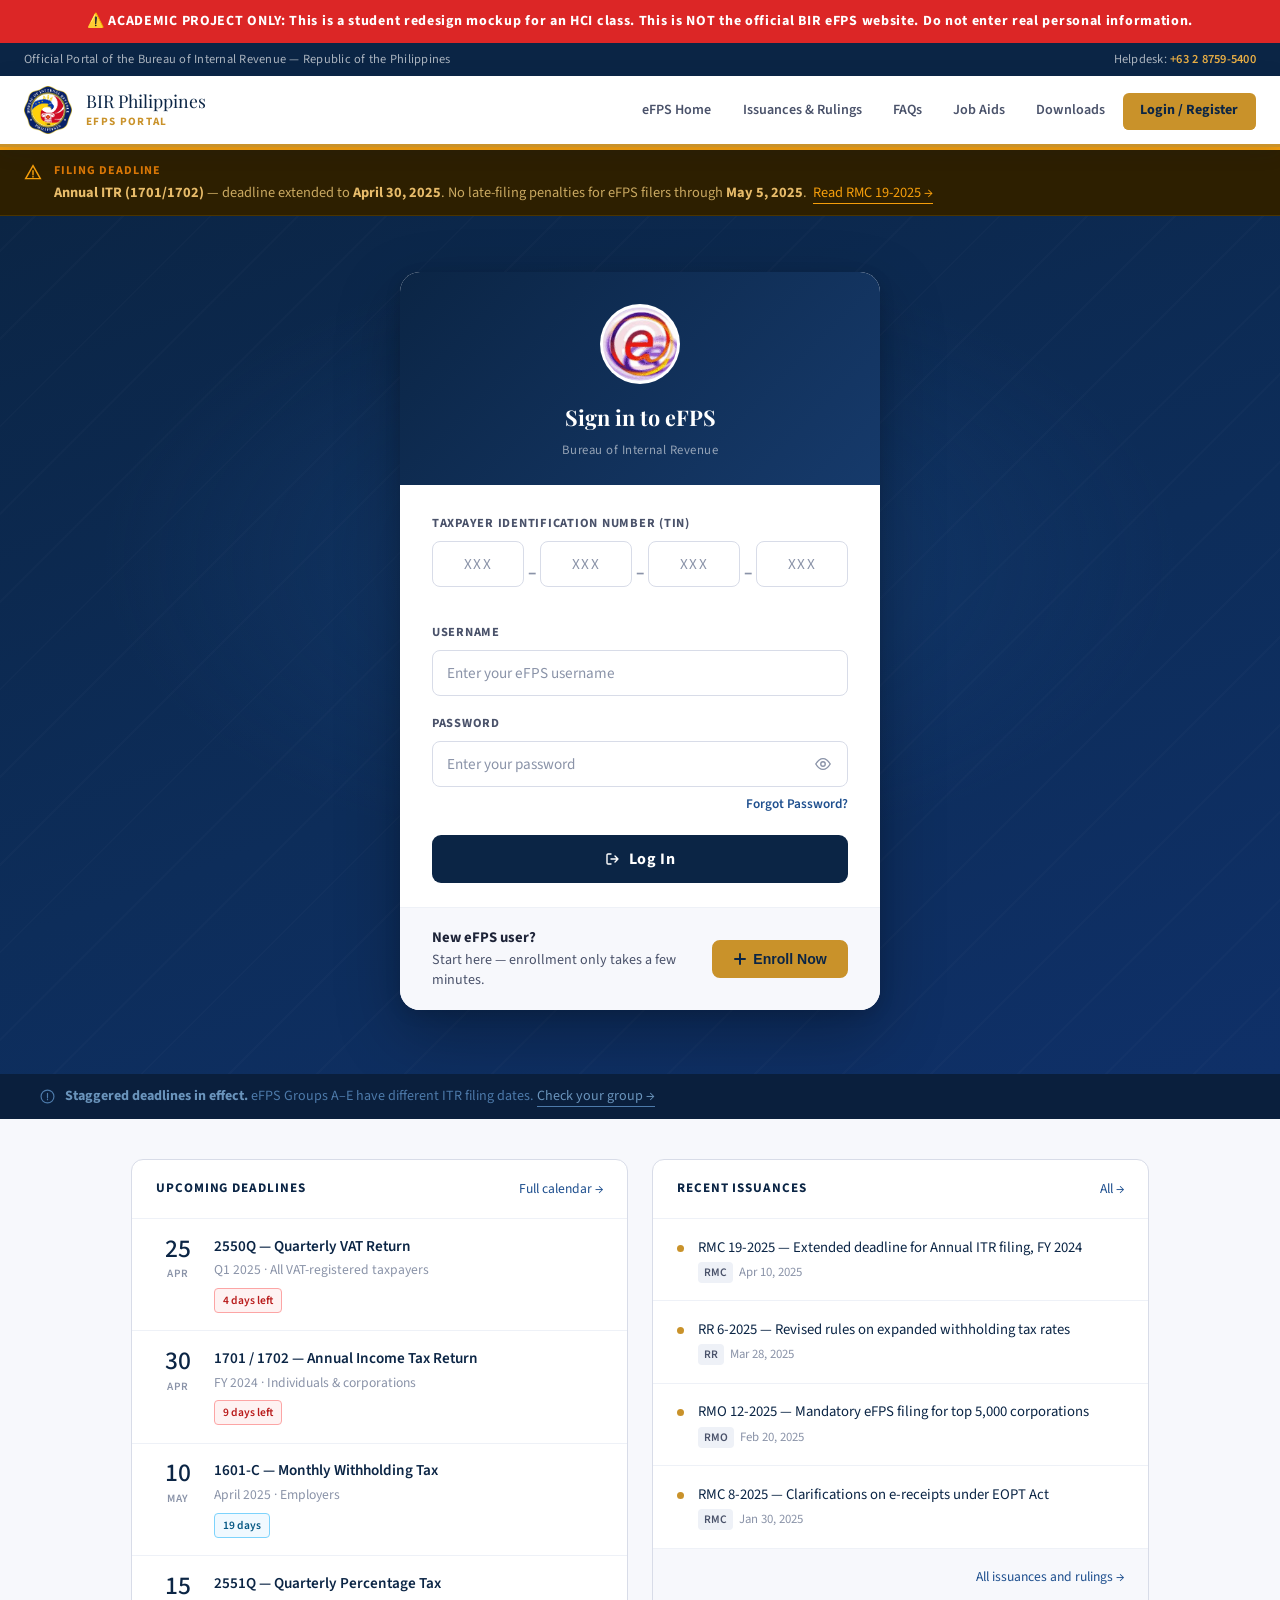
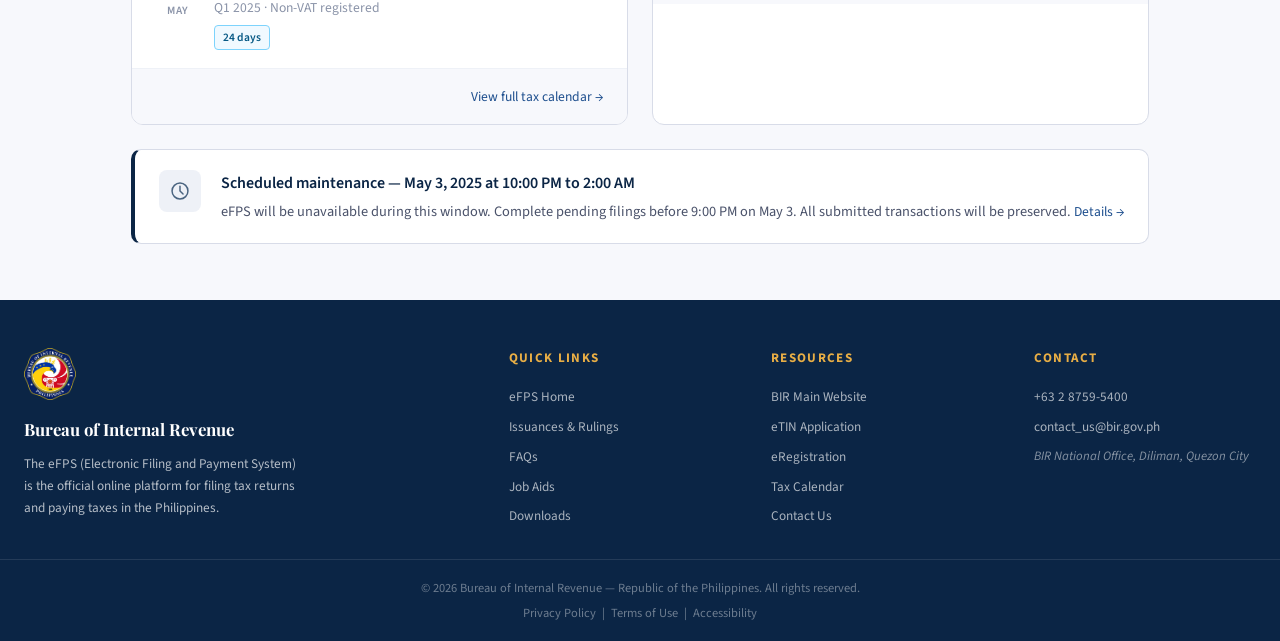
==== commit 6afffb18: "style: remove status ui in login card" ====
--- a/index.html
+++ b/index.html
@@ -6,656 +6,136 @@
   <title>eFPS — Login &amp; Enrollment | Bureau of Internal Revenue</title>
   <meta name="description" content="Sign in to the BIR Electronic Filing and Payment System (eFPS) or enroll as a new user."/>
   <meta name="robots" content="noindex, nofollow">
-  <link rel="stylesheet" href="../assets/css/style.css"/>
+  <link rel="stylesheet" href="assets/css/style.css"/>
   <style>
-    /* ══════════════════════════════════════════════
-       eFPS Login & Enrollment Hub — Page Styles
-       ══════════════════════════════════════════════ */
-
-    /* ── Page Shell ── */
-    .efps-hub-page {
-      flex: 1;
-      display: flex;
-      flex-direction: column;
-      background: var(--off-white);
-    }
-
-    /* ── Hub Wrapper (Centered Login) ── */
-    .hub-hero {
-      background: linear-gradient(160deg, var(--navy) 0%, #0d2d5a 55%, #0f3068 100%);
-      padding: 3.5rem 1.5rem 4rem;
-      position: relative;
-      overflow: hidden;
-    }
-    .hub-hero::before {
-      content: '';
-      position: absolute;
-      inset: 0;
-      background:
-        radial-gradient(ellipse 60% 50% at 50% 40%, rgba(30,79,142,.35) 0%, transparent 70%),
-        repeating-linear-gradient(-45deg, transparent, transparent 60px, rgba(255,255,255,.015) 60px, rgba(255,255,255,.015) 62px);
-      pointer-events: none;
-    }
-    .hub-inner {
-      max-width: 480px; /* Constrains width to center the login card */
-      margin: 0 auto;
-      position: relative;
-    }
-
-    /* ── Login Card ── */
-    .login-card {
-      background: #fff;
-      border-radius: 20px;
-      box-shadow: 0 24px 64px rgba(0,0,0,.28), 0 4px 16px rgba(0,0,0,.12);
-      overflow: hidden;
-      position: relative;
-    }
-    .login-card-top {
-      background: linear-gradient(135deg, var(--navy) 0%, var(--navy-mid) 100%);
-      padding: 2rem 2rem 1.5rem;
-      text-align: center;
-      position: relative;
-    }
-    .bir-seal-wrap {
-      width: 80px;
-      height: 80px;
-      border-radius: 50%;
-      background: #ffffff; /* Changed to solid white to blend with the logo */
-      border: 3px solid rgba(255,255,255,.3); 
-      display: flex;
-      align-items: center;
-      justify-content: center;
-      margin: 0 auto 1rem;
-      overflow: hidden; /* This clips the square image into a perfect circle */
-    }
-    
-    .bir-seal-wrap img {
-      width: 100%;
-      height: 100%;
-      object-fit: contain; 
-      transform: scale(1.15); /* Slight zoom to push the image's hard edges outside the clipping mask */
-    }
-    /* SVG fallback seal */
-    .login-card-top h2 {
-      font-family: var(--font-display);
-      font-size: 1.35rem;
-      color: var(--white);
-      margin-bottom: .25rem;
-    }
-    .login-card-top p {
-      font-size: .8rem;
-      color: rgba(255,255,255,.55);
-      letter-spacing: .04em;
-    }
-    .login-card-body {
-      padding: 1.75rem 2rem 1.5rem;
-    }
-
-    /* ── Form Fields ── */
-    .field-group {
-      margin-bottom: 1.1rem;
-    }
-    .field-group label {
-      display: block;
-      font-size: .78rem;
-      font-weight: 700;
-      color: var(--gray-600);
-      letter-spacing: .06em;
-      text-transform: uppercase;
-      margin-bottom: .45rem;
-    }
-    .field-group input,
-    .field-group select,
-    .field-group textarea {
-      width: 100%;
-      height: 46px;
-      padding: 0 14px;
-      border: 1.5px solid var(--gray-200);
-      border-radius: 8px;
-      font-family: var(--font-body);
-      font-size: .95rem;
-      color: var(--gray-800);
-      background: var(--white);
-      transition: border-color var(--dur-fast) var(--ease), box-shadow var(--dur-fast) var(--ease);
-      outline: none;
-    }
-    .field-group input:focus,
-    .field-group select:focus {
-      border-color: var(--navy-light);
-      box-shadow: 0 0 0 3px rgba(30,79,142,.12);
-    }
+    .efps-hub-page { flex: 1; display: flex; flex-direction: column; background: var(--off-white); }
+    .hub-hero { background: linear-gradient(160deg, var(--navy) 0%, #0d2d5a 55%, #0f3068 100%); padding: 3.5rem 1.5rem 4rem; position: relative; overflow: hidden; }
+    .hub-hero::before { content: ''; position: absolute; inset: 0; background: radial-gradient(ellipse 60% 50% at 50% 40%, rgba(30,79,142,.35) 0%, transparent 70%), repeating-linear-gradient(-45deg, transparent, transparent 60px, rgba(255,255,255,.015) 60px, rgba(255,255,255,.015) 62px); pointer-events: none; }
+    .hub-inner { max-width: 480px; margin: 0 auto; position: relative; }
+    
+    .login-card { background: #fff; border-radius: 20px; box-shadow: 0 24px 64px rgba(0,0,0,.28), 0 4px 16px rgba(0,0,0,.12); overflow: hidden; position: relative; }
+    .login-card-top { background: linear-gradient(135deg, var(--navy) 0%, var(--navy-mid) 100%); padding: 2rem 2rem 1.5rem; text-align: center; position: relative; }
+    
+    .bir-seal-wrap { width: 80px; height: 80px; border-radius: 50%; background: #ffffff; border: 3px solid rgba(255,255,255,.3); display: flex; align-items: center; justify-content: center; margin: 0 auto 1rem; overflow: hidden; }
+    .bir-seal-wrap img { width: 100%; height: 100%; object-fit: contain; transform: scale(1.15); }
+    
+    .login-card-top h2 { font-family: var(--font-display); font-size: 1.35rem; color: var(--white); margin-bottom: .25rem; }
+    .login-card-top p { font-size: .8rem; color: rgba(255,255,255,.55); letter-spacing: .04em; }
+    .login-card-body { padding: 1.75rem 2rem 1.5rem; }
+    
+    .field-group { margin-bottom: 1.1rem; }
+    .field-group label { display: block; font-size: .78rem; font-weight: 700; color: var(--gray-600); letter-spacing: .06em; text-transform: uppercase; margin-bottom: .45rem; }
+    .field-group input, .field-group select, .field-group textarea { width: 100%; height: 46px; padding: 0 14px; border: 1.5px solid var(--gray-200); border-radius: 8px; font-family: var(--font-body); font-size: .95rem; color: var(--gray-800); background: var(--white); transition: border-color var(--dur-fast) var(--ease), box-shadow var(--dur-fast) var(--ease); outline: none; }
+    .field-group input:focus, .field-group select:focus { border-color: var(--navy-light); box-shadow: 0 0 0 3px rgba(30,79,142,.12); }
     .field-group input::placeholder { color: var(--gray-400); }
     .field-group input[aria-invalid="true"] { border-color: var(--red-err); }
-
-    /* TIN segmented */
-    .tin-row {
-      display: grid;
-      grid-template-columns: 1.2fr 1fr 1fr 1fr;
-      gap: 6px;
-    }
-    .tin-row input {
-      text-align: center;
-      font-size: .9rem;
-      letter-spacing: .08em;
-      padding: 0 8px;
-    }
-    .tin-separator {
-      display: flex;
-      align-items: center;
-      justify-content: center;
-      color: var(--gray-400);
-      font-weight: 700;
-      font-size: 1.1rem;
-      user-select: none;
-    }
-    .tin-row-wrap {
-      display: flex;
-      align-items: center;
-      gap: 4px;
-    }
-    .tin-seg {
-      text-align: center;
-      letter-spacing: .08em;
-    }
+    
+    .tin-row { display: grid; grid-template-columns: 1.2fr 1fr 1fr 1fr; gap: 6px; }
+    .tin-row input { text-align: center; font-size: .9rem; letter-spacing: .08em; padding: 0 8px; }
+    .tin-separator { display: flex; align-items: center; justify-content: center; color: var(--gray-400); font-weight: 700; font-size: 1.1rem; user-select: none; }
+    .tin-row-wrap { display: flex; align-items: center; gap: 4px; }
+    .tin-seg { text-align: center; letter-spacing: .08em; }
     .tin-seg-3 { flex: 3; }
     .tin-seg-3b { flex: 3; }
     .tin-seg-3c { flex: 3; }
     .tin-seg-5 { flex: 4; }
-
-    /* Password wrapper */
-    .pw-wrap {
-      position: relative;
-    }
-    .pw-wrap input {
-      padding-right: 46px;
-    }
-    .pw-toggle {
-      position: absolute;
-      right: 12px;
-      top: 50%;
-      transform: translateY(-50%);
-      background: none;
-      border: none;
-      cursor: pointer;
-      padding: 4px;
-      color: var(--gray-400);
-      display: flex;
-      align-items: center;
-      border-radius: 4px;
-      transition: color var(--dur-fast);
-    }
+    
+    .pw-wrap { position: relative; }
+    .pw-wrap input { padding-right: 46px; }
+    .pw-toggle { position: absolute; right: 12px; top: 50%; transform: translateY(-50%); background: none; border: none; cursor: pointer; padding: 4px; color: var(--gray-400); display: flex; align-items: center; border-radius: 4px; transition: color var(--dur-fast); }
     .pw-toggle:hover { color: var(--navy); }
     .pw-toggle:focus-visible { outline: 2px solid var(--gold-light); }
-
-    .forgot-link {
-      display: block;
-      font-size: .83rem;
-      color: var(--navy-light);
-      margin-top: .4rem;
-      text-align: right;
-      font-weight: 600;
-    }
+    
+    .forgot-link { display: block; font-size: .83rem; color: var(--navy-light); margin-top: .4rem; text-align: right; font-weight: 600; }
     .forgot-link:hover { color: var(--gold); }
-
-    .btn-login {
-      width: 100%;
-      height: 48px;
-      background: var(--navy);
-      color: var(--white);
-      border: none;
-      border-radius: 9px;
-      font-family: var(--font-body);
-      font-size: 1rem;
-      font-weight: 700;
-      cursor: pointer;
-      letter-spacing: .04em;
-      margin-top: 1.25rem;
-      transition: background var(--dur-fast), box-shadow var(--dur-fast);
-      display: flex;
-      align-items: center;
-      justify-content: center;
-      gap: 8px;
-    }
-    .btn-login:hover {
-      background: var(--navy-light);
-      box-shadow: 0 6px 20px rgba(11,37,69,.3);
-    }
+    
+    .btn-login { width: 100%; height: 48px; background: var(--navy); color: var(--white); border: none; border-radius: 9px; font-family: var(--font-body); font-size: 1rem; font-weight: 700; cursor: pointer; letter-spacing: .04em; margin-top: 1.25rem; transition: background var(--dur-fast), box-shadow var(--dur-fast); display: flex; align-items: center; justify-content: center; gap: 8px; }
+    .btn-login:hover { background: var(--navy-light); box-shadow: 0 6px 20px rgba(11,37,69,.3); }
     .btn-login:focus-visible { outline: 3px solid var(--gold-light); outline-offset: 2px; }
-
-    .status-row {
-      display: flex;
-      align-items: center;
-      justify-content: center;
-      gap: 7px;
-      margin-top: 1.1rem;
-      font-size: .8rem;
-      color: var(--gray-400);
-    }
-    .status-dot-green {
-      width: 8px;
-      height: 8px;
-      border-radius: 50%;
-      background: #22c55e;
-      flex-shrink: 0;
-      box-shadow: 0 0 0 2px rgba(34,197,94,.2);
-    }
-    .status-secure { color: #16a34a; font-weight: 600; }
-
-    /* ── Enroll Strip ── */
-    .enroll-strip {
-      border-top: 1px solid var(--gray-100);
-      background: var(--off-white);
-      padding: 1.25rem 2rem;
-      display: flex;
-      align-items: center;
-      justify-content: space-between;
-      gap: 1rem;
-    }
-    .enroll-strip p {
-      font-size: .88rem;
-      color: var(--gray-600);
-      line-height: 1.4;
-    }
-    .enroll-strip strong {
-      display: block;
-      font-size: .92rem;
-      color: var(--gray-800);
-      margin-bottom: 2px;
-    }
-    .btn-enroll {
-      flex-shrink: 0;
-      display: inline-flex;
-      align-items: center;
-      gap: 6px;
-      padding: .55rem 1.2rem;
-      background: var(--gold);
-      color: var(--navy);
-      border-radius: 8px;
-      font-weight: 700;
-      font-size: .88rem;
-      border: 2px solid var(--gold);
-      cursor: pointer;
-      white-space: nowrap;
-      transition: background var(--dur-fast), box-shadow var(--dur-fast);
-      text-decoration: none;
-    }
-    .btn-enroll:hover {
-      background: var(--gold-light);
-      border-color: var(--gold-light);
-      color: var(--navy);
-      box-shadow: 0 4px 14px rgba(201,146,42,.35);
-    }
-
-    /* ── Content Row (below hero) ── */
-    .hub-content {
-      max-width: 1200px;
-      margin: 0 auto;
-      padding: 2.5rem 1.5rem 3.5rem;
-      display: grid;
-      grid-template-columns: 1fr 1fr;
-      gap: 1.5rem;
-    }
-
-    /* ── Enrollment Modal Overlay ── */
-    .modal-overlay {
-      display: none;
-      position: fixed;
-      inset: 0;
-      background: rgba(11,37,69,.72);
-      backdrop-filter: blur(4px);
-      z-index: 1000;
-      align-items: center;
-      justify-content: center;
-      padding: 1rem;
-    }
+    
+    .enroll-strip { border-top: 1px solid var(--gray-100); background: var(--off-white); padding: 1.25rem 2rem; display: flex; align-items: center; justify-content: space-between; gap: 1rem; }
+    .enroll-strip p { font-size: .88rem; color: var(--gray-600); line-height: 1.4; }
+    .enroll-strip strong { display: block; font-size: .92rem; color: var(--gray-800); margin-bottom: 2px; }
+    
+    .btn-enroll { flex-shrink: 0; display: inline-flex; align-items: center; gap: 6px; padding: .55rem 1.2rem; background: var(--gold); color: var(--navy); border-radius: 8px; font-weight: 700; font-size: .88rem; border: 2px solid var(--gold); cursor: pointer; white-space: nowrap; transition: background var(--dur-fast), box-shadow var(--dur-fast); text-decoration: none; }
+    .btn-enroll:hover { background: var(--gold-light); border-color: var(--gold-light); color: var(--navy); box-shadow: 0 4px 14px rgba(201,146,42,.35); }
+    
+    .hub-content { max-width: 1200px; margin: 0 auto; padding: 2.5rem 1.5rem 3.5rem; display: grid; grid-template-columns: 1fr 1fr; gap: 1.5rem; }
+    
+    .modal-overlay { display: none; position: fixed; inset: 0; background: rgba(11,37,69,.72); backdrop-filter: blur(4px); z-index: 1000; align-items: center; justify-content: center; padding: 1rem; }
     .modal-overlay.open { display: flex; }
-
-    .modal-box {
-      background: var(--white);
-      border-radius: 20px;
-      width: 100%;
-      max-width: 680px;
-      max-height: 90vh;
-      overflow-y: auto;
-      box-shadow: 0 32px 80px rgba(0,0,0,.35);
-      animation: modalIn .25s var(--ease) both;
-    }
-    @keyframes modalIn {
-      from { opacity: 0; transform: translateY(24px) scale(.97); }
-      to   { opacity: 1; transform: none; }
-    }
-    .modal-header {
-      background: linear-gradient(135deg, var(--navy), var(--navy-mid));
-      padding: 1.5rem 1.75rem;
-      display: flex;
-      align-items: center;
-      justify-content: space-between;
-      border-radius: 20px 20px 0 0;
-    }
-    .modal-header h2 {
-      font-family: var(--font-display);
-      color: var(--white);
-      font-size: 1.2rem;
-    }
-    .modal-header p {
-      color: rgba(255,255,255,.55);
-      font-size: .8rem;
-      margin-top: 2px;
-    }
-    .modal-close {
-      background: rgba(255,255,255,.1);
-      border: 1px solid rgba(255,255,255,.2);
-      color: rgba(255,255,255,.8);
-      border-radius: 8px;
-      width: 36px;
-      height: 36px;
-      display: flex;
-      align-items: center;
-      justify-content: center;
-      cursor: pointer;
-      font-size: 1.1rem;
-      transition: background var(--dur-fast);
-      flex-shrink: 0;
-    }
+    .modal-box { background: var(--white); border-radius: 20px; width: 100%; max-width: 680px; max-height: 90vh; overflow-y: auto; box-shadow: 0 32px 80px rgba(0,0,0,.35); animation: modalIn .25s var(--ease) both; }
+    @keyframes modalIn { from { opacity: 0; transform: translateY(24px) scale(.97); } to { opacity: 1; transform: none; } }
+    .modal-header { background: linear-gradient(135deg, var(--navy), var(--navy-mid)); padding: 1.5rem 1.75rem; display: flex; align-items: center; justify-content: space-between; border-radius: 20px 20px 0 0; }
+    .modal-header h2 { font-family: var(--font-display); color: var(--white); font-size: 1.2rem; }
+    .modal-header p { color: rgba(255,255,255,.55); font-size: .8rem; margin-top: 2px; }
+    .modal-close { background: rgba(255,255,255,.1); border: 1px solid rgba(255,255,255,.2); color: rgba(255,255,255,.8); border-radius: 8px; width: 36px; height: 36px; display: flex; align-items: center; justify-content: center; cursor: pointer; font-size: 1.1rem; transition: background var(--dur-fast); flex-shrink: 0; }
     .modal-close:hover { background: rgba(255,255,255,.2); }
     .modal-close:focus-visible { outline: 2px solid var(--gold-light); }
-
-    /* ── Step Tabs ── */
-    .step-tabs {
-      display: flex;
-      border-bottom: 2px solid var(--gray-100);
-      padding: 0 1.75rem;
-      background: var(--white);
-      gap: 0;
-    }
-    .step-tab {
-      padding: .9rem 1.25rem;
-      font-size: .83rem;
-      font-weight: 700;
-      letter-spacing: .04em;
-      color: var(--gray-400);
-      border-bottom: 3px solid transparent;
-      margin-bottom: -2px;
-      white-space: nowrap;
-      display: flex;
-      align-items: center;
-      gap: 7px;
-      user-select: none;
-    }
-    .step-tab.active {
-      color: var(--navy);
-      border-bottom-color: var(--navy-light);
-    }
-    .step-tab.done {
-      color: var(--green-ok);
-      border-bottom-color: transparent;
-    }
-    .step-num {
-      width: 22px;
-      height: 22px;
-      border-radius: 50%;
-      background: var(--gray-100);
-      display: flex;
-      align-items: center;
-      justify-content: center;
-      font-size: .72rem;
-      font-weight: 800;
-      color: var(--gray-400);
-      flex-shrink: 0;
-    }
-    .step-tab.active .step-num {
-      background: var(--navy);
-      color: var(--white);
-    }
-    .step-tab.done .step-num {
-      background: var(--green-ok);
-      color: var(--white);
-    }
-
-    /* ── Enrollment Body ── */
-    .enrollment-body {
-      padding: 1.75rem 1.75rem 1.5rem;
-    }
+    
+    .step-tabs { display: flex; border-bottom: 2px solid var(--gray-100); padding: 0 1.75rem; background: var(--white); gap: 0; }
+    .step-tab { padding: .9rem 1.25rem; font-size: .83rem; font-weight: 700; letter-spacing: .04em; color: var(--gray-400); border-bottom: 3px solid transparent; margin-bottom: -2px; white-space: nowrap; display: flex; align-items: center; gap: 7px; user-select: none; }
+    .step-tab.active { color: var(--navy); border-bottom-color: var(--navy-light); }
+    .step-tab.done { color: var(--green-ok); border-bottom-color: transparent; }
+    .step-num { width: 22px; height: 22px; border-radius: 50%; background: var(--gray-100); display: flex; align-items: center; justify-content: center; font-size: .72rem; font-weight: 800; color: var(--gray-400); flex-shrink: 0; }
+    .step-tab.active .step-num { background: var(--navy); color: var(--white); }
+    .step-tab.done .step-num { background: var(--green-ok); color: var(--white); }
+    
+    .enrollment-body { padding: 1.75rem 1.75rem 1.5rem; }
     .enrollment-step { display: none; }
     .enrollment-step.active { display: block; }
-
-    /* Taxpayer type selector */
-    .tp-type-row {
-      display: flex;
-      gap: .75rem;
-      margin-bottom: 1.5rem;
-    }
-    .tp-type-btn {
-      flex: 1;
-      padding: .75rem;
-      border: 2px solid var(--gray-200);
-      border-radius: 10px;
-      background: var(--white);
-      cursor: pointer;
-      text-align: center;
-      font-family: var(--font-body);
-      font-size: .9rem;
-      font-weight: 700;
-      color: var(--gray-600);
-      transition: all var(--dur-fast);
-      display: flex;
-      align-items: center;
-      justify-content: center;
-      gap: 8px;
-    }
-    .tp-type-btn.selected {
-      border-color: var(--navy-light);
-      background: rgba(30,79,142,.05);
-      color: var(--navy);
-      box-shadow: 0 0 0 3px rgba(30,79,142,.1);
-    }
+    
+    .tp-type-row { display: flex; gap: .75rem; margin-bottom: 1.5rem; }
+    .tp-type-btn { flex: 1; padding: .75rem; border: 2px solid var(--gray-200); border-radius: 10px; background: var(--white); cursor: pointer; text-align: center; font-family: var(--font-body); font-size: .9rem; font-weight: 700; color: var(--gray-600); transition: all var(--dur-fast); display: flex; align-items: center; justify-content: center; gap: 8px; }
+    .tp-type-btn.selected { border-color: var(--navy-light); background: rgba(30,79,142,.05); color: var(--navy); box-shadow: 0 0 0 3px rgba(30,79,142,.1); }
     .tp-type-btn:focus-visible { outline: 3px solid var(--gold-light); }
-
-    /* Form grid */
+    
     .form-grid { display: grid; gap: .9rem; }
     .form-grid-2 { grid-template-columns: 1fr 1fr; }
     .form-grid-3 { grid-template-columns: 1fr 1fr 1fr; }
+    
     .col-span-2 { grid-column: span 2; }
     .col-span-3 { grid-column: span 3; }
-
-    .field-hint {
-      display: block;
-      font-size: .75rem;
-      color: var(--gray-400);
-      margin-top: .3rem;
-    }
-    .field-important {
-      display: block;
-      font-size: .78rem;
-      color: #b45309;
-      background: #fffbeb;
-      border: 1px solid #fde68a;
-      border-radius: 6px;
-      padding: .5rem .75rem;
-      margin-top: .75rem;
-      line-height: 1.5;
-    }
-
-    /* Step nav buttons */
-    .step-nav {
-      display: flex;
-      align-items: center;
-      justify-content: space-between;
-      gap: 1rem;
-      padding-top: 1.25rem;
-      border-top: 1px solid var(--gray-100);
-      margin-top: 1.5rem;
-    }
-    .btn-step {
-      display: inline-flex;
-      align-items: center;
-      gap: 6px;
-      padding: .65rem 1.5rem;
-      border-radius: 8px;
-      font-family: var(--font-body);
-      font-size: .9rem;
-      font-weight: 700;
-      cursor: pointer;
-      border: 2px solid transparent;
-      transition: all var(--dur-fast);
-    }
-    .btn-step-next {
-      background: var(--navy);
-      color: var(--white);
-      border-color: var(--navy);
-    }
-    .btn-step-next:hover {
-      background: var(--navy-light);
-      border-color: var(--navy-light);
-      box-shadow: 0 4px 14px rgba(11,37,69,.28);
-    }
-    .btn-step-prev {
-      background: transparent;
-      color: var(--gray-600);
-      border-color: var(--gray-200);
-    }
-    .btn-step-prev:hover {
-      background: var(--gray-100);
-      color: var(--gray-800);
-    }
-    .btn-step-cancel {
-      background: transparent;
-      color: var(--gray-400);
-      border: none;
-      font-size: .85rem;
-      padding: .5rem .75rem;
-    }
+    
+    .field-hint { display: block; font-size: .75rem; color: var(--gray-400); margin-top: .3rem; }
+    .field-important { display: block; font-size: .78rem; color: #b45309; background: #fffbeb; border: 1px solid #fde68a; border-radius: 6px; padding: .5rem .75rem; margin-top: .75rem; line-height: 1.5; }
+    
+    .step-nav { display: flex; align-items: center; justify-content: space-between; gap: 1rem; padding-top: 1.25rem; border-top: 1px solid var(--gray-100); margin-top: 1.5rem; }
+    
+    .btn-step { display: inline-flex; align-items: center; gap: 6px; padding: .65rem 1.5rem; border-radius: 8px; font-family: var(--font-body); font-size: .9rem; font-weight: 700; cursor: pointer; border: 2px solid transparent; transition: all var(--dur-fast); }
+    .btn-step-next { background: var(--navy); color: var(--white); border-color: var(--navy); }
+    .btn-step-next:hover { background: var(--navy-light); border-color: var(--navy-light); box-shadow: 0 4px 14px rgba(11,37,69,.28); }
+    .btn-step-prev { background: transparent; color: var(--gray-600); border-color: var(--gray-200); }
+    .btn-step-prev:hover { background: var(--gray-100); color: var(--gray-800); }
+    .btn-step-cancel { background: transparent; color: var(--gray-400); border: none; font-size: .85rem; padding: .5rem .75rem; }
     .btn-step-cancel:hover { color: var(--red-err); }
-    .btn-step-submit {
-      background: var(--gold);
-      color: var(--navy);
-      border-color: var(--gold);
-    }
-    .btn-step-submit:hover {
-      background: var(--gold-light);
-      border-color: var(--gold-light);
-      box-shadow: 0 4px 14px rgba(201,146,42,.35);
-    }
-    .btn-step-submit:focus-visible,
-    .btn-step-next:focus-visible { outline: 3px solid var(--gold-light); outline-offset: 2px; }
-
-    /* CAPTCHA area */
-    .captcha-area {
-      border: 2px dashed var(--gray-200);
-      border-radius: 10px;
-      padding: 1rem;
-      text-align: center;
-      background: var(--gray-100);
-    }
-    .captcha-display {
-      font-family: 'Courier New', monospace;
-      font-size: 1.6rem;
-      font-weight: 800;
-      letter-spacing: .25em;
-      color: var(--navy);
-      background: rgba(255,255,255,.8);
-      border-radius: 6px;
-      padding: .5rem 1rem;
-      display: inline-block;
-      margin-bottom: .75rem;
-      text-decoration: line-through wavy var(--gold) 1.5px;
-      text-decoration-skip-ink: none;
-      user-select: none;
-      position: relative;
-    }
-    .captcha-refresh {
-      background: none;
-      border: none;
-      cursor: pointer;
-      color: var(--navy-light);
-      font-size: .82rem;
-      font-weight: 600;
-      display: inline-flex;
-      align-items: center;
-      gap: 4px;
-      margin-left: .5rem;
-    }
+    .btn-step-submit { background: var(--gold); color: var(--navy); border-color: var(--gold); }
+    .btn-step-submit:hover { background: var(--gold-light); border-color: var(--gold-light); box-shadow: 0 4px 14px rgba(201,146,42,.35); }
+    .btn-step-submit:focus-visible, .btn-step-next:focus-visible { outline: 3px solid var(--gold-light); outline-offset: 2px; }
+    
+    .captcha-area { border: 2px dashed var(--gray-200); border-radius: 10px; padding: 1rem; text-align: center; background: var(--gray-100); }
+    .captcha-display { font-family: 'Courier New', monospace; font-size: 1.6rem; font-weight: 800; letter-spacing: .25em; color: var(--navy); background: rgba(255,255,255,.8); border-radius: 6px; padding: .5rem 1rem; display: inline-block; margin-bottom: .75rem; text-decoration: line-through wavy var(--gold) 1.5px; text-decoration-skip-ink: none; user-select: none; position: relative; }
+    .captcha-refresh { background: none; border: none; cursor: pointer; color: var(--navy-light); font-size: .82rem; font-weight: 600; display: inline-flex; align-items: center; gap: 4px; margin-left: .5rem; }
     .captcha-refresh:hover { color: var(--gold); }
-
-    /* Email Verification Modal */
-    .verify-modal-box {
-      background: var(--white);
-      border-radius: 16px;
-      max-width: 420px;
-      width: 100%;
-      padding: 2rem;
-      box-shadow: 0 24px 64px rgba(0,0,0,.3);
-      text-align: center;
-      animation: modalIn .2s var(--ease) both;
-    }
-    .verify-icon {
-      width: 64px;
-      height: 64px;
-      border-radius: 50%;
-      background: linear-gradient(135deg, var(--navy) 0%, var(--navy-mid) 100%);
-      display: flex;
-      align-items: center;
-      justify-content: center;
-      margin: 0 auto 1.25rem;
-    }
-    .verify-modal-box h3 {
-      font-family: var(--font-display);
-      font-size: 1.2rem;
-      color: var(--navy);
-      margin-bottom: .75rem;
-    }
-    .verify-modal-box p {
-      font-size: .93rem;
-      color: var(--gray-600);
-      line-height: 1.6;
-      margin-bottom: 1.5rem;
-    }
+    
+    .verify-modal-box { background: var(--white); border-radius: 16px; max-width: 420px; width: 100%; padding: 2rem; box-shadow: 0 24px 64px rgba(0,0,0,.3); text-align: center; animation: modalIn .2s var(--ease) both; }
+    .verify-icon { width: 64px; height: 64px; border-radius: 50%; background: linear-gradient(135deg, var(--navy) 0%, var(--navy-mid) 100%); display: flex; align-items: center; justify-content: center; margin: 0 auto 1.25rem; }
+    .verify-modal-box h3 { font-family: var(--font-display); font-size: 1.2rem; color: var(--navy); margin-bottom: .75rem; }
+    .verify-modal-box p { font-size: .93rem; color: var(--gray-600); line-height: 1.6; margin-bottom: 1.5rem; }
     .verify-modal-box p strong { color: var(--navy); }
-    .btn-verify-ok {
-      width: 100%;
-      height: 46px;
-      background: var(--navy);
-      color: var(--white);
-      border: none;
-      border-radius: 8px;
-      font-family: var(--font-body);
-      font-size: .95rem;
-      font-weight: 700;
-      cursor: pointer;
-      transition: background var(--dur-fast);
-    }
+    
+    .btn-verify-ok { width: 100%; height: 46px; background: var(--navy); color: var(--white); border: none; border-radius: 8px; font-family: var(--font-body); font-size: .95rem; font-weight: 700; cursor: pointer; transition: background var(--dur-fast); }
     .btn-verify-ok:hover { background: var(--navy-light); }
-
-    /* ── Lower content cards ── */
-    .util-card {
-      background: var(--white);
-      border: 1px solid var(--gray-200);
-      border-radius: 12px;
-      overflow: hidden;
-    }
-    .card-header {
-      padding: 1.1rem 1.5rem;
-      border-bottom: 1px solid var(--gray-100);
-      display: flex;
-      align-items: center;
-      justify-content: space-between;
-    }
-    .card-title {
-      font-size: .82rem;
-      font-weight: 700;
-      color: var(--navy);
-      letter-spacing: .07em;
-      text-transform: uppercase;
-    }
+    
+    .util-card { background: var(--white); border: 1px solid var(--gray-200); border-radius: 12px; overflow: hidden; }
+    
+    .card-header { padding: 1.1rem 1.5rem; border-bottom: 1px solid var(--gray-100); display: flex; align-items: center; justify-content: space-between; }
+    .card-title { font-size: .82rem; font-weight: 700; color: var(--navy); letter-spacing: .07em; text-transform: uppercase; }
+    
     .view-all { font-size: .85rem; color: var(--navy-light); }
     .view-all:hover { color: var(--gold); }
-    .dl-item, .news-item {
-      padding: 1.1rem 1.5rem;
-      border-bottom: 1px solid var(--gray-100);
-      display: flex;
-      align-items: flex-start;
-      gap: 14px;
-    }
+    
+    .dl-item, .news-item { padding: 1.1rem 1.5rem; border-bottom: 1px solid var(--gray-100); display: flex; align-items: flex-start; gap: 14px; }
     .dl-item:last-child, .news-item:last-child { border-bottom: none; }
     .dl-date { min-width: 44px; text-align: center; flex-shrink: 0; }
     .dl-day { font-size: 1.6rem; font-weight: 500; color: var(--navy); line-height: 1; }
@@ -663,84 +143,57 @@
     .dl-form { font-size: .95rem; font-weight: 600; color: var(--navy); line-height: 1.3; margin-bottom: 3px; }
     .dl-desc { font-size: .85rem; color: var(--gray-400); }
     .dl-badge { display: inline-block; font-size: .72rem; font-weight: 600; padding: 2px 8px; border-radius: 4px; margin-top: 6px; }
+    
     .badge-urgent { background: #fef2f2; color: #b91c1c; border: 1px solid #fca5a5; }
     .badge-upcoming { background: #f0f9ff; color: #075985; border: 1px solid #7dd3fc; }
+    
     .news-dot { width: 7px; height: 7px; border-radius: 50%; background: var(--gold); flex-shrink: 0; margin-top: 8px; }
     .news-title { font-size: .92rem; color: var(--navy); line-height: 1.5; margin-bottom: 3px; }
     .news-meta { font-size: .8rem; color: var(--gray-400); }
     .news-type { background: var(--gray-100); color: var(--gray-600); padding: 2px 6px; border-radius: 4px; font-weight: 600; font-size: .72rem; }
+    
     .card-footer { padding: .9rem 1.5rem; background: var(--off-white); border-top: 1px solid var(--gray-100); text-align: right; }
-
-    /* Maintenance bar */
-    .notice-bar {
-      background: #0a1f3d;
-      padding: 11px 1.5rem;
-      display: flex;
-      justify-content: center;
-    }
-    .notice-bar-inner {
-      max-width: 1200px;
-      width: 100%;
-      display: flex;
-      align-items: center;
-      gap: 10px;
-    }
+    
+    .notice-bar { background: #0a1f3d; padding: 11px 1.5rem; display: flex; justify-content: center; }
+    .notice-bar-inner { max-width: 1200px; width: 100%; display: flex; align-items: center; gap: 10px; }
     .notice-bar span { font-size: .88rem; color: #4d7aaa; }
     .notice-bar strong { color: #6a94bc; }
+    
     .notice-bar a { color: #6a94bc; border-bottom: 1px solid #4d7aaa; }
-
-    .maintenance-card {
-      grid-column: 1 / -1;
-      background: var(--white);
-      border: 1px solid var(--gray-200);
-      border-left: 4px solid var(--navy);
-      border-radius: 10px;
-      padding: 1.25rem 1.5rem;
-      display: flex;
-      align-items: flex-start;
-      gap: 1.25rem;
-    }
-    .maint-icon-wrap {
-      width: 42px; height: 42px;
-      background: var(--gray-100);
-      border-radius: 8px;
-      display: flex;
-      align-items: center;
-      justify-content: center;
-      flex-shrink: 0;
-    }
+    
+    .maintenance-card { grid-column: 1 / -1; background: var(--white); border: 1px solid var(--gray-200); border-left: 4px solid var(--navy); border-radius: 10px; padding: 1.25rem 1.5rem; display: flex; align-items: flex-start; gap: 1.25rem; }
+    .maint-icon-wrap { width: 42px; height: 42px; background: var(--gray-100); border-radius: 8px; display: flex; align-items: center; justify-content: center; flex-shrink: 0; }
     .maint-title { font-size: 1rem; font-weight: 600; color: var(--navy); margin-bottom: 4px; }
     .maint-desc { font-size: .9rem; color: var(--gray-600); line-height: 1.6; }
 
-    /* ── Responsive ── */
-    @media (max-width: 900px) {
-      .hub-content { grid-template-columns: 1fr; }
-    }
-    @media (max-width: 640px) {
-      .hub-hero { padding: 2.5rem 1rem 3rem; }
-      .login-card-body { padding: 1.5rem 1.25rem 1.25rem; }
-      .login-card-top { padding: 1.5rem 1.25rem 1.25rem; }
-      .enroll-strip { flex-direction: column; text-align: center; }
-      .enroll-strip .btn-enroll { width: 100%; justify-content: center; }
-      .step-tabs { overflow-x: auto; padding: 0 1rem; }
-      .step-tab { padding: .85rem .9rem; font-size: .78rem; }
-      .enrollment-body { padding: 1.25rem 1.25rem 1rem; }
-      .form-grid-2 { grid-template-columns: 1fr; }
-      .form-grid-3 { grid-template-columns: 1fr; }
-      .col-span-2, .col-span-3 { grid-column: span 1; }
-      .tp-type-row { flex-direction: column; }
-      .modal-header { padding: 1.25rem; }
-    }
+    @media (max-width: 900px) { 
+      .hub-content { grid-template-columns: 1fr; } 
+    }
+
+    @media (max-width: 640px) { 
+      .hub-hero { padding: 2.5rem 1rem 3rem; } 
+      .login-card-body { padding: 1.5rem 1.25rem 1.25rem; } 
+      .login-card-top { padding: 1.5rem 1.25rem 1.25rem; } 
+      .enroll-strip { flex-direction: column; text-align: center; } 
+      .enroll-strip 
+      .btn-enroll { width: 100%; justify-content: center; } 
+      .step-tabs { overflow-x: auto; padding: 0 1rem; } 
+      .step-tab { padding: .85rem .9rem; font-size: .78rem; } 
+      .enrollment-body { padding: 1.25rem 1.25rem 1rem; } 
+      .form-grid-2 { grid-template-columns: 1fr; } 
+      .form-grid-3 { grid-template-columns: 1fr; } 
+      .col-span-2, .col-span-3 { grid-column: span 1; } 
+      .tp-type-row { flex-direction: column; } 
+      .modal-header { padding: 1.25rem; } }
+  
   </style>
 </head>
 <body class="efps-hub-page">
   <div style="background-color: #dc2626; color: white; text-align: center; padding: 10px; font-weight: bold; position: sticky; top: 0; z-index: 9999; font-size: 14px; letter-spacing: 0.05em;">
   ⚠️ ACADEMIC PROJECT ONLY: This is a student redesign mockup for an HCI class. This is NOT the official BIR eFPS website. Do not enter real personal information.
   </div>
-  <!-- Dynamic Nav placeholder -->
   <div id="nav-placeholder"></div>
 
-  <!-- Top Alert Banner -->
   <div class="alert-banner" role="alert" aria-label="Filing deadline notice">
     <div class="alert-banner-inner">
       <svg class="alert-icon" viewBox="0 0 16 16" fill="none" aria-hidden="true">
@@ -750,35 +203,26 @@
       <div>
         <span class="alert-label">Filing Deadline</span>
         <div class="alert-text">
-          <strong style="color:#e8bc6a">Annual ITR (1701/1702)</strong> — deadline extended to <strong style="color:#e8bc6a">April 30, 2025</strong>. No late-filing penalties for eFPS filers through <strong style="color:#e8bc6a">May 5, 2025</strong>.&nbsp; <a href="../pages/issuances.html">Read RMC 19-2025 →</a>
+          <strong style="color:#e8bc6a">Annual ITR (1701/1702)</strong> — deadline extended to <strong style="color:#e8bc6a">April 30, 2025</strong>. No late-filing penalties for eFPS filers through <strong style="color:#e8bc6a">May 5, 2025</strong>.&nbsp; <a href="pages/issuances.html">Read RMC 19-2025 →</a>
         </div>
       </div>
     </div>
   </div>
 
-  <!-- ── Hub Hero (Centered Login) ── -->
   <section class="hub-hero" aria-label="eFPS Login and Enrollment">
     <div class="hub-inner">
-
-      <!-- Centered Login Card -->
       <div class="login-card" role="main" aria-label="eFPS Login">
-
-        <!-- Card Header with BIR Seal -->
-        <!-- Card Header with eFPS Logo -->
         <div class="login-card-top">
           <div class="bir-seal-wrap" aria-label="eFPS logo">
-            <!-- Ensure the src path matches where you saved the attached image -->
-            <img src="../assets/img/bir-efps-logo.webp" alt="eFPS Logo" />
+            <img src="assets/img/bir-efps-logo.webp" alt="eFPS Logo" />
           </div>
           <h2>Sign in to eFPS</h2>
           <p>Bureau of Internal Revenue</p>
         </div>
 
-        <!-- Login Form -->
         <div class="login-card-body">
           <form id="loginForm" novalidate aria-label="eFPS Login form" onsubmit="event.preventDefault();">
 
-            <!-- TIN Field -->
             <div class="field-group" id="fg-tin">
               <label for="tin-part1" id="tin-label">Taxpayer Identification Number (TIN)</label>
               <div class="tin-row-wrap" role="group" aria-labelledby="tin-label">
@@ -792,13 +236,11 @@
               </div>
             </div>
 
-            <!-- Username Field -->
             <div class="field-group">
               <label for="login-username">Username</label>
               <input type="text" id="login-username" name="username" autocomplete="username" placeholder="Enter your eFPS username" required aria-required="true" minlength="8" />
             </div>
 
-            <!-- Password Field -->
             <div class="field-group">
               <label for="login-password">Password</label>
               <div class="pw-wrap">
@@ -819,16 +261,10 @@
               </svg>
               Log In
             </button>
-
           </form>
 
-          <div class="status-row" aria-live="polite" aria-label="Security status">
-            <span class="status-dot-green" aria-hidden="true"></span>
-            <span>Status:&nbsp;<span class="status-secure">🔒 Secure</span></span>
-          </div>
-        </div>
-
-        <!-- Enroll Strip -->
+        </div>
+
         <div class="enroll-strip">
           <div>
             <p><strong>New eFPS user?</strong>Start here — enrollment only takes a few minutes.</p>
@@ -839,25 +275,22 @@
           </button>
         </div>
 
-      </div><!-- /login-card -->
-    </div><!-- /hub-inner -->
+      </div>
+    </div>
   </section>
 
-  <!-- Maintenance / Staggered Notice -->
   <div class="notice-bar" aria-label="Scheduled maintenance notice">
     <div class="notice-bar-inner">
       <svg width="15" height="15" viewBox="0 0 14 14" fill="none" aria-hidden="true" style="flex-shrink:0">
         <circle cx="7" cy="7" r="6" stroke="#4d7aaa" stroke-width="1.1"/>
         <path d="M7 4v4M7 9.5v.5" stroke="#4d7aaa" stroke-width="1.1" stroke-linecap="round"/>
       </svg>
-      <span><strong>Staggered deadlines in effect.</strong> eFPS Groups A–E have different ITR filing dates. <a href="../pages/faqs.html">Check your group →</a></span>
+      <span><strong>Staggered deadlines in effect.</strong> eFPS Groups A–E have different ITR filing dates. <a href="pages/faqs.html">Check your group →</a></span>
     </div>
   </div>
 
-  <!-- Content Row -->
   <div class="hub-content" id="main-content">
 
-    <!-- Deadlines Card -->
     <div class="util-card" aria-labelledby="dl-heading">
       <div class="card-header">
         <span class="card-title" id="dl-heading">Upcoming Deadlines</span>
@@ -884,11 +317,10 @@
       <div class="card-footer"><a href="#" class="view-all">View full tax calendar →</a></div>
     </div>
 
-    <!-- Issuances Card -->
     <div class="util-card" aria-labelledby="iss-heading">
       <div class="card-header">
         <span class="card-title" id="iss-heading">Recent Issuances</span>
-        <a href="../pages/issuances.html" class="view-all">All →</a>
+        <a href="pages/issuances.html" class="view-all">All →</a>
       </div>
       <div role="list">
         <div class="news-item" role="listitem"><div class="news-dot" aria-hidden="true"></div><div><div class="news-title">RMC 19-2025 — Extended deadline for Annual ITR filing, FY 2024</div><div class="news-meta"><span class="news-type">RMC</span>&nbsp; Apr 10, 2025</div></div></div>
@@ -896,10 +328,9 @@
         <div class="news-item" role="listitem"><div class="news-dot" aria-hidden="true"></div><div><div class="news-title">RMO 12-2025 — Mandatory eFPS filing for top 5,000 corporations</div><div class="news-meta"><span class="news-type">RMO</span>&nbsp; Feb 20, 2025</div></div></div>
         <div class="news-item" role="listitem"><div class="news-dot" aria-hidden="true"></div><div><div class="news-title">RMC 8-2025 — Clarifications on e-receipts under EOPT Act</div><div class="news-meta"><span class="news-type">RMC</span>&nbsp; Jan 30, 2025</div></div></div>
       </div>
-      <div class="card-footer"><a href="../pages/issuances.html" class="view-all">All issuances and rulings →</a></div>
+      <div class="card-footer"><a href="pages/issuances.html" class="view-all">All issuances and rulings →</a></div>
     </div>
 
-    <!-- Maintenance Notice -->
     <div class="maintenance-card" role="note" aria-label="Maintenance schedule">
       <div class="maint-icon-wrap" aria-hidden="true">
         <svg width="22" height="22" viewBox="0 0 18 18" fill="none"><circle cx="9" cy="9" r="6.5" stroke="#4a6480" stroke-width="1.2"/><path d="M9 5v4l2.5 2.5" stroke="#4a6480" stroke-width="1.2" stroke-linecap="round" stroke-linejoin="round"/></svg>
@@ -910,15 +341,10 @@
       </div>
     </div>
 
-  </div><!-- /hub-content -->
-
-  <!-- Dynamic Footer placeholder -->
+  </div>
+
   <div id="footer-placeholder"></div>
 
-
-  <!-- ════════════════════════════════════════════
-       ENROLLMENT MODAL
-       ════════════════════════════════════════════ -->
   <div class="modal-overlay" id="enrollModal" role="dialog" aria-modal="true" aria-labelledby="enrollModalTitle">
     <div class="modal-box" id="enrollModalBox">
 
@@ -930,7 +356,6 @@
         <button type="button" class="modal-close" id="closeEnrollBtn" aria-label="Close enrollment form">✕</button>
       </div>
 
-      <!-- Step Tabs -->
       <div class="step-tabs" role="tablist" aria-label="Enrollment steps">
         <div class="step-tab active" role="tab" aria-selected="true" aria-controls="step1" id="tab1">
           <span class="step-num">1</span> Taxpayer Details
@@ -945,7 +370,6 @@
 
       <div class="enrollment-body">
 
-        <!-- ── STEP 1: Taxpayer Details ── -->
         <div class="enrollment-step active" id="step1" role="tabpanel" aria-labelledby="tab1">
 
           <div class="tp-type-row" role="group" aria-label="Select taxpayer type">
@@ -966,7 +390,6 @@
           <form id="step1Form" novalidate onsubmit="event.preventDefault();">
             <div class="form-grid">
 
-              <!-- TIN -->
               <div class="field-group col-span-3" style="grid-column:1/-1">
                 <label id="enroll-tin-label">Taxpayer Identification Number (TIN)</label>
                 <div class="tin-row-wrap" role="group" aria-labelledby="enroll-tin-label">
@@ -976,11 +399,10 @@
                   <span class="tin-separator" aria-hidden="true">–</span>
                   <input type="text" inputmode="numeric" maxlength="3" placeholder="XXX" aria-label="TIN digits 7-9" class="tin-seg" style="flex:3;height:46px;border:1.5px solid var(--gray-200);border-radius:8px;padding:0 8px;font-family:var(--font-body);font-size:.9rem;text-align:center;letter-spacing:.1em;outline:none;width:100%;"/>
                   <span class="tin-separator" aria-hidden="true">–</span>
-                  <input type="text" inputmode="numeric" maxlength="5" placeholder="XXXXX" aria-label="TIN branch code" class="tin-seg" style="flex:4;height:46px;border:1.5px solid var(--gray-200);border-radius:8px;padding:0 8px;font-family:var(--font-body);font-size:.9rem;text-align:center;letter-spacing:.1em;outline:none;width:100%;"/>
+                  <input type="text" inputmode="numeric" maxlength="3" placeholder="XXX" aria-label="TIN digits 10-12" class="tin-seg" style="flex:3;height:46px;border:1.5px solid var(--gray-200);border-radius:8px;padding:0 8px;font-family:var(--font-body);font-size:.9rem;text-align:center;letter-spacing:.1em;outline:none;width:100%;"/>
                 </div>
               </div>
 
-              <!-- Registered Name (Corporate) -->
               <div class="field-group col-span-3" id="regNameField" style="grid-column:1/-1">
                 <label for="e-regname">Registered Name <span style="font-weight:400;color:var(--gray-400)">(Corporate accounts)</span></label>
                 <input type="text" id="e-regname" placeholder="Official corporate / business name" />
@@ -989,7 +411,6 @@
 
             </div>
 
-            <!-- Name Row -->
             <div class="form-grid form-grid-3" style="margin-top:.9rem">
               <div class="field-group">
                 <label for="e-lastname">Last Name</label>
@@ -1005,7 +426,6 @@
               </div>
             </div>
 
-            <!-- DOB + Reason -->
             <div class="form-grid form-grid-2" style="margin-top:.9rem">
               <div class="field-group">
                 <label for="e-dob">Date of Birth / Incorporation</label>
@@ -1025,7 +445,6 @@
               </div>
             </div>
 
-            <!-- Address -->
             <div class="form-grid form-grid-2" style="margin-top:.9rem">
               <div class="field-group">
                 <label for="e-housenum">House / Building No.</label>
@@ -1064,7 +483,6 @@
               </div>
             </div>
 
-            <!-- Contact -->
             <div class="form-grid form-grid-2" style="margin-top:.9rem">
               <div class="field-group">
                 <label for="e-contact">Contact Number</label>
@@ -1080,9 +498,8 @@
               </button>
             </div>
           </form>
-        </div><!-- /step1 -->
-
-        <!-- ── STEP 2: Account Details ── -->
+        </div>
+
         <div class="enrollment-step" id="step2" role="tabpanel" aria-labelledby="tab2">
           <form id="step2Form" novalidate onsubmit="event.preventDefault();">
 
@@ -1165,9 +582,8 @@
               </div>
             </div>
           </form>
-        </div><!-- /step2 -->
-
-        <!-- ── STEP 3: Verification ── -->
+        </div>
+
         <div class="enrollment-step" id="step3" role="tabpanel" aria-labelledby="tab3">
           <form id="step3Form" novalidate onsubmit="event.preventDefault();">
 
@@ -1183,7 +599,6 @@
               </div>
             </div>
 
-            <!-- CAPTCHA -->
             <div class="field-group" style="margin-top:1rem">
               <label>Captcha Code</label>
               <div class="captcha-area" aria-label="CAPTCHA verification">
@@ -1212,16 +627,12 @@
               </div>
             </div>
           </form>
-        </div><!-- /step3 -->
-
-      </div><!-- /enrollment-body -->
-    </div><!-- /modal-box -->
-  </div><!-- /enrollModal -->
-
-
-  <!-- ════════════════════════════════════════════
-       EMAIL VERIFICATION POPUP
-       ════════════════════════════════════════════ -->
+        </div>
+
+      </div>
+    </div>
+  </div>
+
   <div class="modal-overlay" id="verifyEmailModal" role="dialog" aria-modal="true" aria-labelledby="verifyModalTitle">
     <div class="verify-modal-box">
       <div class="verify-icon" aria-hidden="true">
@@ -1237,13 +648,8 @@
   </div>
 
 
-  <script src="../assets/js/main.js"></script>
+  <script src="assets/js/main.js"></script>
   <script>
-    /* ══════════════════════════════════════════
-       eFPS Hub — Page Scripts
-       ══════════════════════════════════════════ */
-
-    /* ── Login: TIN auto-advance ── */
     (function(){
       const parts = ['tin-part1','tin-part2','tin-part3','tin-part4'];
       const maxLen = [3, 3, 3, 5];
@@ -1261,13 +667,11 @@
             document.getElementById(parts[i-1]).focus();
           }
         });
-        // Style focus
         el.addEventListener('focus', () => { el.style.borderColor = 'var(--navy-light)'; el.style.boxShadow = '0 0 0 3px rgba(30,79,142,.12)'; });
         el.addEventListener('blur', () => { el.style.borderColor = 'var(--gray-200)'; el.style.boxShadow = 'none'; });
       });
     })();
 
-    /* ── Login: Password toggle ── */
     document.getElementById('loginPwToggle').addEventListener('click', function(){
       const pw = document.getElementById('login-password');
       const isHidden = pw.type === 'password';
@@ -1275,7 +679,6 @@
       this.setAttribute('aria-label', isHidden ? 'Hide password' : 'Show password');
     });
 
-    /* ── Password toggle helper (enrollment) ── */
     function togglePw(inputId, btn) {
       const inp = document.getElementById(inputId);
       const isHidden = inp.type === 'password';
@@ -1283,7 +686,6 @@
       btn.setAttribute('aria-label', isHidden ? 'Hide password' : 'Show password');
     }
 
-    /* ── Enrollment modal open/close ── */
     const enrollModal = document.getElementById('enrollModal');
 
     document.getElementById('openEnrollBtn').addEventListener('click', function(){
@@ -1300,17 +702,14 @@
     }
     document.getElementById('closeEnrollBtn').addEventListener('click', closeEnroll);
 
-    // Close on overlay click
     enrollModal.addEventListener('click', function(e) {
       if (e.target === enrollModal) closeEnroll();
     });
 
-    // Trap focus in modal
     enrollModal.addEventListener('keydown', function(e) {
       if (e.key === 'Escape') closeEnroll();
     });
 
-    /* ── Step navigation ── */
     let currentStep = 1;
     function goStep(num, animate = true) {
       const steps = document.querySelectorAll('.enrollment-step');
@@ -1329,7 +728,6 @@
       tabs[num - 1].setAttribute('aria-selected', 'true');
       currentStep = num;
 
-      // Show verify email popup when transitioning to step 3
       if (num === 3 && animate) {
         const email = document.getElementById('e-email').value.trim();
         if (email) {
@@ -1337,12 +735,10 @@
         }
       }
 
-      // Scroll modal to top
       const box = document.getElementById('enrollModalBox');
       if (box) box.scrollTop = 0;
     }
 
-    /* ── Taxpayer type selector ── */
     function selectTpType(type) {
       const corp = document.getElementById('typeCorp');
       const indiv = document.getElementById('typeIndiv');
@@ -1359,7 +755,6 @@
       }
     }
 
-    /* ── Email Verification Popup ── */
     const verifyEmailModal = document.getElementById('verifyEmailModal');
 
     function showVerifyModal(email) {
@@ -1374,7 +769,6 @@
     document.getElementById('verifyOkBtn').addEventListener('click', closeVerifyModal);
     verifyEmailModal.addEventListener('keydown', (e) => { if (e.key === 'Escape') closeVerifyModal(); });
 
-    /* ── CAPTCHA Generator ── */
     const chars = 'ABCDEFGHJKLMNPQRSTUVWXYZabcdefghjkmnpqrstuvwxyz23456789';
     function generateCaptcha() {
       let code = '';
@@ -1391,7 +785,6 @@
       document.getElementById('e-captcha').focus();
     }
 
-    /* ── Submit Enrollment ── */
     function submitEnrollment() {
       const captchaInput = document.getElementById('e-captcha').value.trim();
       if (captchaInput !== currentCaptcha) {
@@ -1399,18 +792,14 @@
         document.getElementById('e-captcha').focus();
         return;
       }
-      // In production, submit to server. For now, show success.
       alert('Enrollment submitted successfully! Please wait for email confirmation from BIR eFPS.');
       closeEnroll();
     }
 
-    /* ── Login form ── */
     document.getElementById('loginForm').addEventListener('submit', function(e) {
       e.preventDefault();
-      // In production, submit credentials securely.
     });
 
-    /* ── Enrollment TIN auto-advance (modal fields) ── */
     (function(){
       const tinFields = document.querySelectorAll('#step1 .tin-seg');
       const maxLen = [3, 3, 3, 5];
--- a/assets/css/style.css
+++ b/assets/css/style.css
@@ -1,854 +1,169 @@
-/* ============================================================
-   eFPS Portal — Shared Stylesheet
-   Philippine Bureau of Internal Revenue
-   ============================================================ */
-
-/* ── Google Fonts ── */
 @import url('https://fonts.googleapis.com/css2?family=Playfair+Display:wght@600;700&family=Source+Sans+3:ital,wght@0,300;0,400;0,500;0,600;0,700;1,400&display=swap');
-
-/* ── CSS Custom Properties ── */
-:root {
-  /* Core Palette */
-  --navy:        #0B2545;
-  --navy-mid:    #163A6B;
-  --navy-light:  #1E4F8E;
-  --gold:        #C9922A;
-  --gold-light:  #E8AE45;
-  --gold-pale:   #FDF3E0;
-  --white:       #FFFFFF;
-  --off-white:   #F7F8FC;
-  --gray-100:    #EEF1F7;
-  --gray-200:    #D8DCE8;
-  --gray-400:    #8A93A8;
-  --gray-600:    #4A526A;
-  --gray-800:    #1E2438;
-  --red-err:     #C0392B;
-  --green-ok:    #1A7A4A;
-
-  /* Typography */
-  --font-display: 'Playfair Display', Georgia, serif;
-  --font-body:    'Source Sans 3', 'Segoe UI', sans-serif;
-
-  /* Sizing */
-  --nav-h:        68px;
-  --radius-sm:    6px;
-  --radius-md:    12px;
-  --radius-lg:    20px;
-
-  /* Shadows */
-  --shadow-sm:  0 1px 4px rgba(11,37,69,.10);
-  --shadow-md:  0 4px 20px rgba(11,37,69,.13);
-  --shadow-lg:  0 12px 40px rgba(11,37,69,.18);
-
-  /* Transitions */
-  --ease:       cubic-bezier(.4,0,.2,1);
-  --dur-fast:   160ms;
-  --dur-mid:    280ms;
-}
-
-/* ── Reset & Base ── */
-*, *::before, *::after { box-sizing: border-box; margin: 0; padding: 0; }
-
-html {
-  scroll-behavior: smooth;
-  font-size: 16px;
-}
-
-body {
-  font-family: var(--font-body);
-  background: var(--off-white);
-  color: var(--gray-800);
-  line-height: 1.65;
-  min-height: 100vh;
-  display: flex;
-  flex-direction: column;
-}
-
-img { display: block; max-width: 100%; }
-a   { color: var(--navy-light); text-decoration: none; transition: color var(--dur-fast) var(--ease); }
-a:hover { color: var(--gold); }
-
-ul, ol { list-style: none; }
-
-:focus-visible {
-  outline: 3px solid var(--gold-light);
-  outline-offset: 3px;
-  border-radius: var(--radius-sm);
-}
-
-/* ── Skip Link ── */
-.skip-link {
-  position: absolute;
-  top: -99px;
-  left: 1rem;
-  background: var(--gold);
-  color: var(--navy);
-  font-weight: 700;
-  padding: .5rem 1rem;
-  border-radius: var(--radius-sm);
-  z-index: 9999;
-  transition: top var(--dur-fast);
-}
-.skip-link:focus { top: 1rem; }
-
-/* ── Topbar (thin strip) ── */
-.topbar {
-  background: var(--navy);
-  color: rgba(255,255,255,.65);
-  font-size: .78rem;
-  padding: 6px 0;
-  letter-spacing: .02em;
-}
-.topbar-inner {
-  max-width: 1280px;
-  margin: 0 auto;
-  padding: 0 1.5rem;
-  display: flex;
-  justify-content: space-between;
-  align-items: center;
-  gap: 1rem;
-}
-.topbar a {
-  color: var(--gold-light);
-  font-weight: 600;
-}
-.topbar a:hover { color: var(--white); }
-
-/* ── Navigation ── */
-.nav-wrapper {
-  background: var(--white);
-  position: sticky;
-  top: 0;
-  z-index: 800;
-  border-bottom: 3px solid var(--gold);
-  box-shadow: var(--shadow-md);
-}
-
-.nav-inner {
-  max-width: 1280px;
-  margin: 0 auto;
-  padding: 0 1.5rem;
-  height: var(--nav-h);
-  display: flex;
-  align-items: center;
-  justify-content: space-between;
-  gap: 1.5rem;
-}
-
-/* Brand */
-.brand {
-  display: flex;
-  align-items: center;
-  gap: 14px;
-  text-decoration: none;
-  flex-shrink: 0;
-}
-.brand-seal {
-  width: 48px;
-  height: 48px;
-  flex-shrink: 0;
-}
-.brand-text { line-height: 1.2; }
-.brand-text .agency {
-  font-family: var(--font-display);
-  font-size: 1.1rem;
-  color: var(--navy);
-  display: block;
-}
-.brand-text .portal {
-  font-size: .7rem;
-  color: var(--gold);
-  font-weight: 700;
-  letter-spacing: .12em;
-  text-transform: uppercase;
-}
-
-/* Nav Links */
-.nav-links {
-  display: flex;
-  align-items: center;
-  gap: .25rem;
-}
-.nav-links a {
-  color: var(--gray-600);
-  font-size: .88rem;
-  font-weight: 600;
-  padding: .5rem .85rem;
-  border-radius: var(--radius-sm);
-  transition: background var(--dur-fast) var(--ease), color var(--dur-fast) var(--ease);
-  white-space: nowrap;
-}
-.nav-links a:hover,
-.nav-links a.active {
-  background: var(--gold-pale);
-  color: var(--navy);
-}
-.nav-links a.active {
-  border-bottom: 2px solid var(--gold);
-}
-
-/* CTA in nav */
-.nav-cta {
-  background: var(--gold) !important;
-  color: var(--navy) !important;
-  border-radius: var(--radius-sm) !important;
-  padding: .45rem 1.1rem !important;
-  font-weight: 700 !important;
-}
-.nav-cta:hover {
-  background: var(--gold-light) !important;
-  color: var(--navy) !important;
-}
-
-/* Hamburger */
-.hamburger {
-  display: none;
-  flex-direction: column;
-  justify-content: center;
-  gap: 5px;
-  width: 40px;
-  height: 40px;
-  background: none;
-  border: none;
-  cursor: pointer;
-  padding: 8px;
-  border-radius: var(--radius-sm);
-}
-.hamburger span {
-  display: block;
-  width: 100%;
-  height: 2px;
-  background: var(--navy);
-  border-radius: 2px;
-  transition: transform var(--dur-mid) var(--ease), opacity var(--dur-fast) var(--ease);
-}
-.hamburger[aria-expanded="true"] span:nth-child(1) { transform: translateY(7px) rotate(45deg); }
-.hamburger[aria-expanded="true"] span:nth-child(2) { opacity: 0; }
-.hamburger[aria-expanded="true"] span:nth-child(3) { transform: translateY(-7px) rotate(-45deg); }
-
-/* Mobile drawer */
-.mobile-nav {
-  display: none;
-  flex-direction: column;
-  background: var(--white);
-  border-top: 1px solid var(--gray-100);
-  padding: .75rem 1.5rem 1.25rem;
-  gap: .25rem;
-  box-shadow: var(--shadow-md);
-}
-.mobile-nav.open { display: flex; }
-.mobile-nav a {
-  color: var(--gray-600);
-  font-weight: 600;
-  font-size: .93rem;
-  padding: .65rem .85rem;
-  border-radius: var(--radius-sm);
-  display: block;
-}
-.mobile-nav a:hover, .mobile-nav a.active {
-  background: var(--gold-pale);
-  color: var(--navy);
-}
-
-/* ── Page Hero Strips ── */
-.page-hero {
-  background: linear-gradient(135deg, var(--navy) 0%, var(--navy-mid) 60%, var(--navy-light) 100%);
-  padding: 3.5rem 1.5rem 3rem;
-  color: var(--white);
-  position: relative;
-  overflow: hidden;
-}
-.page-hero::before {
-  content: '';
-  position: absolute;
-  inset: 0;
-  background: repeating-linear-gradient(
-    -45deg,
-    transparent,
-    transparent 60px,
-    rgba(255,255,255,.02) 60px,
-    rgba(255,255,255,.02) 62px
-  );
-}
-.page-hero-inner {
-  max-width: 1280px;
-  margin: 0 auto;
-  position: relative;
-}
-.page-hero h1 {
-  font-family: var(--font-display);
-  font-size: clamp(1.7rem, 4vw, 2.8rem);
-  margin-bottom: .5rem;
-}
-.page-hero p {
-  color: rgba(255,255,255,.75);
-  font-size: 1.05rem;
-  max-width: 580px;
-}
-.breadcrumb {
-  display: flex;
-  gap: .5rem;
-  align-items: center;
-  font-size: .82rem;
-  color: rgba(255,255,255,.55);
-  margin-bottom: 1rem;
-}
-.breadcrumb a { color: var(--gold-light); }
-.breadcrumb a:hover { color: var(--white); }
-.breadcrumb span { color: rgba(255,255,255,.35); }
-
-/* ── Main content wrapper ── */
-.page-content {
-  max-width: 1280px;
-  margin: 0 auto;
-  padding: 3rem 1.5rem;
-  width: 100%;
-  flex: 1;
-}
-
-/* ── Cards ── */
-.card {
-  background: var(--white);
-  border-radius: var(--radius-md);
-  box-shadow: var(--shadow-sm);
-  border: 1px solid var(--gray-100);
-  overflow: hidden;
-  transition: box-shadow var(--dur-mid) var(--ease), transform var(--dur-mid) var(--ease);
-}
-.card:hover {
-  box-shadow: var(--shadow-md);
-  transform: translateY(-2px);
-}
-.card-body { padding: 1.75rem; }
-
-/* ── Section Headings ── */
-.section-label {
-  font-size: .73rem;
-  font-weight: 700;
-  letter-spacing: .14em;
-  text-transform: uppercase;
-  color: var(--gold);
-  margin-bottom: .4rem;
-}
-.section-title {
-  font-family: var(--font-display);
-  font-size: clamp(1.4rem, 3vw, 2rem);
-  color: var(--navy);
-  line-height: 1.25;
-  margin-bottom: 1rem;
-}
-.section-title + p { color: var(--gray-600); }
-
-/* Divider accent */
-.divider-accent {
-  width: 48px;
-  height: 3px;
-  background: var(--gold);
-  border-radius: 2px;
-  margin: .75rem 0 1.5rem;
-}
-
-/* ── Buttons ── */
-.btn {
-  display: inline-flex;
-  align-items: center;
-  gap: .5rem;
-  padding: .7rem 1.5rem;
-  border-radius: var(--radius-sm);
-  font-family: var(--font-body);
-  font-size: .92rem;
-  font-weight: 700;
-  cursor: pointer;
-  border: 2px solid transparent;
-  transition: background var(--dur-fast) var(--ease), color var(--dur-fast) var(--ease), border-color var(--dur-fast) var(--ease), box-shadow var(--dur-fast) var(--ease);
-  text-decoration: none;
-  white-space: nowrap;
-}
-.btn-primary {
-  background: var(--navy);
-  color: var(--white);
-  border-color: var(--navy);
-}
-.btn-primary:hover {
-  background: var(--navy-light);
-  border-color: var(--navy-light);
-  color: var(--white);
-  box-shadow: 0 4px 16px rgba(11,37,69,.28);
-}
-.btn-gold {
-  background: var(--gold);
-  color: var(--navy);
-  border-color: var(--gold);
-}
-.btn-gold:hover {
-  background: var(--gold-light);
-  border-color: var(--gold-light);
-  color: var(--navy);
-  box-shadow: 0 4px 16px rgba(201,146,42,.35);
-}
-.btn-outline {
-  background: transparent;
-  color: var(--navy);
-  border-color: var(--navy);
-}
-.btn-outline:hover {
-  background: var(--navy);
-  color: var(--white);
-}
-.btn-sm {
-  padding: .45rem 1rem;
-  font-size: .82rem;
-}
-.btn-lg {
-  padding: .9rem 2rem;
-  font-size: 1rem;
-}
-.btn-full { width: 100%; justify-content: center; }
-
-/* ── Form Elements ── */
-.form-group { margin-bottom: 1.4rem; }
-.form-label {
-  display: block;
-  font-size: .85rem;
-  font-weight: 700;
-  color: var(--gray-600);
-  margin-bottom: .45rem;
-  letter-spacing: .02em;
-}
-.form-label .req { color: var(--red-err); margin-left: 2px; }
-
-.form-input,
-.form-select,
-.form-textarea {
-  width: 100%;
-  padding: .7rem 1rem;
-  border: 2px solid var(--gray-200);
-  border-radius: var(--radius-sm);
-  font-family: var(--font-body);
-  font-size: .95rem;
-  color: var(--gray-800);
-  background: var(--white);
-  transition: border-color var(--dur-fast) var(--ease), box-shadow var(--dur-fast) var(--ease);
-  appearance: none;
-}
-.form-input::placeholder { color: var(--gray-400); }
-.form-input:focus,
-.form-select:focus,
-.form-textarea:focus {
-  outline: none;
-  border-color: var(--navy-light);
-  box-shadow: 0 0 0 3px rgba(30,79,142,.15);
-}
-.form-input.error,
-.form-select.error { border-color: var(--red-err); }
-.form-error {
-  font-size: .8rem;
-  color: var(--red-err);
-  margin-top: .35rem;
-  display: none;
-  align-items: center;
-  gap: .3rem;
-}
-.form-error.visible { display: flex; }
-.form-hint {
-  font-size: .8rem;
-  color: var(--gray-400);
-  margin-top: .3rem;
-}
-
-/* Password wrapper */
-.input-wrapper { position: relative; }
-.input-wrapper .form-input { padding-right: 3rem; }
-.toggle-pw {
-  position: absolute;
-  right: .85rem;
-  top: 50%;
-  transform: translateY(-50%);
-  background: none;
-  border: none;
-  cursor: pointer;
-  color: var(--gray-400);
-  padding: 4px;
-  line-height: 1;
-  font-size: 1.1rem;
-  transition: color var(--dur-fast);
-}
-.toggle-pw:hover { color: var(--navy); }
-
-/* Checkbox */
-.check-group {
-  display: flex;
-  align-items: flex-start;
-  gap: .7rem;
-}
-.check-group input[type="checkbox"] {
-  width: 18px;
-  height: 18px;
-  flex-shrink: 0;
-  margin-top: 2px;
-  accent-color: var(--navy);
-  cursor: pointer;
-}
-.check-group label {
-  font-size: .88rem;
-  color: var(--gray-600);
-  cursor: pointer;
-}
-
-/* ── Global Alert Banner (Matching index.html) ── */
-.alert-banner {
-  background: #2d1f00;
-  border-top: 3px solid #f59e0b;
-  border-bottom: 1px solid #4a3400;
-  padding: 11px 1.5rem;
-  display: flex;
-  justify-content: center;
-}
-.alert-banner-inner {
-  max-width: 1280px;
-  width: 100%;
-  display: flex;
-  align-items: flex-start;
-  gap: 12px;
-}
-.alert-icon { 
-  width: 18px; 
-  height: 18px; 
-  flex-shrink: 0; 
-  margin-top: 3px; 
-}
-.alert-label { 
-  font-size: .75rem; 
-  font-weight: 700; 
-  color: #d97706; 
-  letter-spacing: .08em; 
-  text-transform: uppercase; 
-  display: block; 
-  margin-bottom: 2px; 
-}
-.alert-text { 
-  font-size: .9rem; 
-  color: #c9a860; 
-  line-height: 1.5; 
-}
-.alert-text a { 
-  color: #f59e0b; 
-  text-decoration: none;
-  border-bottom: 1px solid #f59e0b; 
-}
-
-/* ── Accordion ── */
-.accordion { display: flex; flex-direction: column; gap: .75rem; }
-.accordion-item {
-  background: var(--white);
-  border: 1px solid var(--gray-200);
-  border-radius: var(--radius-md);
-  overflow: hidden;
-  transition: border-color var(--dur-fast) var(--ease), box-shadow var(--dur-fast) var(--ease);
-}
-.accordion-item.open {
-  border-color: var(--gold);
-  box-shadow: var(--shadow-sm);
-}
-.accordion-btn {
-  width: 100%;
-  display: flex;
-  align-items: center;
-  justify-content: space-between;
-  gap: 1rem;
-  padding: 1.1rem 1.4rem;
-  background: none;
-  border: none;
-  cursor: pointer;
-  font-family: var(--font-body);
-  font-size: .95rem;
-  font-weight: 600;
-  color: var(--navy);
-  text-align: left;
-  transition: background var(--dur-fast) var(--ease);
-}
-.accordion-btn:hover { background: var(--gray-100); }
-.accordion-item.open .accordion-btn { background: var(--gold-pale); }
-.accordion-icon {
-  flex-shrink: 0;
-  width: 22px;
-  height: 22px;
-  border-radius: 50%;
-  background: var(--gray-100);
-  display: flex;
-  align-items: center;
-  justify-content: center;
-  font-size: .75rem;
-  color: var(--navy);
-  transition: background var(--dur-fast) var(--ease), transform var(--dur-mid) var(--ease);
-}
-.accordion-item.open .accordion-icon {
-  background: var(--gold);
-  transform: rotate(180deg);
-}
-.accordion-body {
-  max-height: 0;
-  overflow: hidden;
-  transition: max-height var(--dur-mid) var(--ease), padding var(--dur-mid) var(--ease);
-}
-.accordion-item.open .accordion-body { max-height: 600px; }
-.accordion-content {
-  padding: 0 1.4rem 1.3rem;
-  color: var(--gray-600);
-  font-size: .93rem;
-  line-height: 1.7;
-}
-.accordion-content p + p { margin-top: .65rem; }
-.accordion-content ul {
-  list-style: disc;
-  padding-left: 1.2rem;
-  margin-top: .5rem;
-}
-.accordion-content li { margin-bottom: .3rem; }
-
-/* ── Tabs ── */
-.tab-bar {
-  display: flex;
-  gap: .25rem;
-  border-bottom: 2px solid var(--gray-200);
-  margin-bottom: 2rem;
-  overflow-x: auto;
-  scrollbar-width: none;
-}
-.tab-bar::-webkit-scrollbar { display: none; }
-.tab-btn {
-  background: none;
-  border: none;
-  border-bottom: 2px solid transparent;
-  margin-bottom: -2px;
-  padding: .7rem 1.3rem;
-  font-family: var(--font-body);
-  font-size: .9rem;
-  font-weight: 600;
-  color: var(--gray-400);
-  cursor: pointer;
-  white-space: nowrap;
-  border-radius: var(--radius-sm) var(--radius-sm) 0 0;
-  transition: color var(--dur-fast) var(--ease), border-color var(--dur-fast) var(--ease);
-}
-.tab-btn:hover { color: var(--navy); }
-.tab-btn.active {
-  color: var(--navy);
-  border-bottom-color: var(--gold);
-}
-.tab-panel { display: none; }
-.tab-panel.active { display: block; }
-
-/* ── Table ── */
-.data-table {
-  width: 100%;
-  border-collapse: collapse;
-  font-size: .9rem;
-}
-.data-table thead { background: var(--navy); color: var(--white); }
-.data-table th {
-  padding: .85rem 1.1rem;
-  text-align: left;
-  font-size: .8rem;
-  font-weight: 700;
-  letter-spacing: .05em;
-  text-transform: uppercase;
-}
-.data-table td {
-  padding: .85rem 1.1rem;
-  border-bottom: 1px solid var(--gray-100);
-  vertical-align: top;
-}
-.data-table tbody tr:last-child td { border-bottom: none; }
-.data-table tbody tr:hover { background: var(--gold-pale); }
-
-/* Tag badge */
-.badge {
-  display: inline-block;
-  padding: .2rem .65rem;
-  border-radius: 99px;
-  font-size: .73rem;
-  font-weight: 700;
-  letter-spacing: .04em;
-  text-transform: uppercase;
-}
-.badge-navy   { background: var(--navy);    color: var(--white); }
-.badge-gold   { background: var(--gold);    color: var(--navy);  }
-.badge-gray   { background: var(--gray-200);color: var(--gray-600);}
-.badge-green  { background: #d4edda;        color: #155724; }
-
-/* ── Download Item ── */
-.download-item {
-  display: flex;
-  align-items: center;
-  gap: 1rem;
-  padding: 1rem 1.25rem;
-  background: var(--white);
-  border: 1px solid var(--gray-200);
-  border-radius: var(--radius-md);
-  transition: border-color var(--dur-fast) var(--ease), box-shadow var(--dur-fast) var(--ease);
-}
-.download-item:hover {
-  border-color: var(--gold);
-  box-shadow: var(--shadow-sm);
-}
-.download-icon {
-  width: 46px;
-  height: 46px;
-  border-radius: var(--radius-sm);
-  display: flex;
-  align-items: center;
-  justify-content: center;
-  font-size: 1.4rem;
-  flex-shrink: 0;
-}
-.download-icon.pdf  { background: #fde8e8; color: #c0392b; }
-.download-icon.xls  { background: #e8f8ef; color: #1a7a4a; }
-.download-icon.doc  { background: #e8effd; color: #1a4ac0; }
-.download-icon.zip  { background: #fef9e8; color: #b8860b; }
-.download-meta { flex: 1; min-width: 0; }
-.download-meta strong {
-  display: block;
-  color: var(--navy);
-  font-size: .93rem;
-  margin-bottom: .15rem;
-  white-space: nowrap;
-  overflow: hidden;
-  text-overflow: ellipsis;
-}
-.download-meta span { font-size: .78rem; color: var(--gray-400); }
-.download-actions { display: flex; gap: .5rem; flex-shrink: 0; }
-
-/* ── Search Bar ── */
-.search-bar {
-  display: flex;
-  gap: .5rem;
-  margin-bottom: 2rem;
-}
-.search-bar .form-input { flex: 1; }
-.search-bar .btn { flex-shrink: 0; }
-
-/* ── Announcement Banner ── */
-.announcement-banner {
-  background: var(--gold-pale);
-  border-left: 4px solid var(--gold);
-  border-radius: var(--radius-sm);
-  padding: .9rem 1.2rem;
-  font-size: .88rem;
-  color: var(--navy);
-  margin-bottom: 2rem;
-  display: flex;
-  gap: .75rem;
-  align-items: flex-start;
-}
-.announcement-banner strong { font-weight: 700; }
-
-/* ── Footer ── */
-footer {
-  background: var(--navy);
-  color: rgba(255,255,255,.7);
-  font-size: .83rem;
-  padding: 0;
-  margin-top: auto;
-}
-.footer-top {
-  max-width: 1280px;
-  margin: 0 auto;
-  padding: 3rem 1.5rem 2rem;
-  display: grid;
-  grid-template-columns: 2fr 1fr 1fr 1fr;
-  gap: 2.5rem;
-}
-.footer-brand-seal {
-  width: 52px;
-  height: 52px;
-  margin-bottom: 1rem;
-}
-.footer-about p {
-  margin-top: .6rem;
-  line-height: 1.65;
-  max-width: 280px;
-}
-.footer-col h4 {
-  color: var(--gold-light);
-  font-size: .82rem;
-  font-weight: 700;
-  letter-spacing: .1em;
-  text-transform: uppercase;
-  margin-bottom: 1rem;
-}
-.footer-col li + li { margin-top: .5rem; }
-.footer-col a {
-  color: rgba(255,255,255,.65);
-  transition: color var(--dur-fast);
-}
-.footer-col a:hover { color: var(--gold-light); }
-.footer-bottom {
-  border-top: 1px solid rgba(255,255,255,.1);
-  padding: 1.1rem 1.5rem;
-  text-align: center;
-  color: rgba(255,255,255,.4);
-  font-size: .78rem;
-}
-
-/* ── Utilities ── */
-.text-center { text-align: center; }
-.text-right  { text-align: right; }
-.mt-1 { margin-top: .5rem; }
-.mt-2 { margin-top: 1rem; }
-.mt-3 { margin-top: 1.5rem; }
-.mt-4 { margin-top: 2rem; }
-.mb-2 { margin-bottom: 1rem; }
-.mb-3 { margin-bottom: 1.5rem; }
-.mb-4 { margin-bottom: 2rem; }
-.grid-2 { display: grid; grid-template-columns: repeat(2, 1fr); gap: 1.5rem; }
-.grid-3 { display: grid; grid-template-columns: repeat(3, 1fr); gap: 1.5rem; }
-.grid-4 { display: grid; grid-template-columns: repeat(4, 1fr); gap: 1.25rem; }
-.flex    { display: flex; }
-.flex-center { display: flex; align-items: center; justify-content: center; }
-.gap-1   { gap: .5rem; }
-.gap-2   { gap: 1rem; }
-.gap-3   { gap: 1.5rem; }
-.sr-only {
-  position: absolute;
-  width: 1px; height: 1px;
-  padding: 0; margin: -1px;
-  overflow: hidden;
-  clip: rect(0,0,0,0);
-  white-space: nowrap;
-  border: 0;
-}
-
-/* ── Responsive ── */
-@media (max-width: 1024px) {
-  .footer-top { grid-template-columns: 1fr 1fr; }
-  .grid-4     { grid-template-columns: repeat(2, 1fr); }
-}
-
-@media (max-width: 768px) {
-  .nav-links  { display: none; }
-  .hamburger  { display: flex; }
-  .footer-top { grid-template-columns: 1fr; }
-  .grid-2, .grid-3, .grid-4 { grid-template-columns: 1fr; }
-  .page-hero  { padding: 2.5rem 1.25rem 2rem; }
-  .page-content { padding: 2rem 1.25rem; }
-  .data-table { font-size: .82rem; }
-  .data-table th, .data-table td { padding: .65rem .75rem; }
-}
-
-@media (max-width: 480px) {
-  .brand-text .agency { font-size: .95rem; }
-  .download-item { flex-direction: column; align-items: flex-start; }
-  .search-bar { flex-direction: column; }
-}
-
-/* ── Loader overlay (for nav injection) ── */
-#nav-placeholder { min-height: var(--nav-h); }
-
-/* ── Scroll-reveal animation ── */
-.reveal {
-  opacity: 0;
-  transform: translateY(18px);
-  transition: opacity .55s var(--ease), transform .55s var(--ease);
-}
-.reveal.visible { opacity: 1; transform: none; }+  :root { --navy: #0B2545; --navy-mid: #163A6B; --navy-light: #1E4F8E; --gold: #C9922A; --gold-light: #E8AE45; --gold-pale: #FDF3E0; --white: #FFFFFF; --off-white: #F7F8FC; --gray-100: #EEF1F7; --gray-200: #D8DCE8; --gray-400: #8A93A8; --gray-600: #4A526A; --gray-800: #1E2438; --red-err: #C0392B; --green-ok: #1A7A4A; --font-display: 'Playfair Display', Georgia, serif; --font-body: 'Source Sans 3', 'Segoe UI', sans-serif; --nav-h: 68px; --radius-sm: 6px; --radius-md: 12px; --radius-lg: 20px; --shadow-sm: 0 1px 4px rgba(11,37,69,.10); --shadow-md: 0 4px 20px rgba(11,37,69,.13); --shadow-lg: 0 12px 40px rgba(11,37,69,.18); --ease: cubic-bezier(.4,0,.2,1); --dur-fast: 160ms; --dur-mid: 280ms; }
+  *, *::before, *::after { box-sizing: border-box; margin: 0; padding: 0; }
+  html { scroll-behavior: smooth; font-size: 16px; }
+  body { font-family: var(--font-body); background: var(--off-white); color: var(--gray-800); line-height: 1.65; min-height: 100vh; display: flex; flex-direction: column; }
+  img { display: block; max-width: 100%; }
+  a { color: var(--navy-light); text-decoration: none; transition: color var(--dur-fast) var(--ease); }
+  a:hover { color: var(--gold); }
+  ul, ol { list-style: none; }
+  :focus-visible { outline: 3px solid var(--gold-light); outline-offset: 3px; border-radius: var(--radius-sm); }
+  .skip-link { position: absolute; top: -99px; left: 1rem; background: var(--gold); color: var(--navy); font-weight: 700; padding: .5rem 1rem; border-radius: var(--radius-sm); z-index: 9999; transition: top var(--dur-fast); }
+  .skip-link:focus { top: 1rem; }
+  .topbar { background: var(--navy); color: rgba(255,255,255,.65); font-size: .78rem; padding: 6px 0; letter-spacing: .02em; }
+  .topbar-inner { max-width: 1280px; margin: 0 auto; padding: 0 1.5rem; display: flex; justify-content: space-between; align-items: center; gap: 1rem; }
+  .topbar a { color: var(--gold-light); font-weight: 600; }
+  .topbar a:hover { color: var(--white); }
+  .nav-wrapper { background: var(--white); position: sticky; top: 0; z-index: 800; border-bottom: 3px solid var(--gold); box-shadow: var(--shadow-md); }
+  .nav-inner { max-width: 1280px; margin: 0 auto; padding: 0 1.5rem; height: var(--nav-h); display: flex; align-items: center; justify-content: space-between; gap: 1.5rem; }
+  .brand { display: flex; align-items: center; gap: 14px; text-decoration: none; flex-shrink: 0; }
+  .brand-seal { width: 48px; height: 48px; flex-shrink: 0; }
+  .brand-text { line-height: 1.2; }
+  .brand-text .agency { font-family: var(--font-display); font-size: 1.1rem; color: var(--navy); display: block; }
+  .brand-text .portal { font-size: .7rem; color: var(--gold); font-weight: 700; letter-spacing: .12em; text-transform: uppercase; }
+  .nav-links { display: flex; align-items: center; gap: .25rem; }
+  .nav-links a { color: var(--gray-600); font-size: .88rem; font-weight: 600; padding: .5rem .85rem; border-radius: var(--radius-sm); transition: background var(--dur-fast) var(--ease), color var(--dur-fast) var(--ease); white-space: nowrap; }
+  .nav-links a:hover, .nav-links a.active { background: var(--gold-pale); color: var(--navy); }
+  .nav-links a.active { border-bottom: 2px solid var(--gold); }
+  .nav-cta { background: var(--gold) !important; color: var(--navy) !important; border-radius: var(--radius-sm) !important; padding: .45rem 1.1rem !important; font-weight: 700 !important; }
+  .nav-cta:hover { background: var(--gold-light) !important; color: var(--navy) !important; }
+  .hamburger { display: none; flex-direction: column; justify-content: center; gap: 5px; width: 40px; height: 40px; background: none; border: none; cursor: pointer; padding: 8px; border-radius: var(--radius-sm); }
+  .hamburger span { display: block; width: 100%; height: 2px; background: var(--navy); border-radius: 2px; transition: transform var(--dur-mid) var(--ease), opacity var(--dur-fast) var(--ease); }
+  .hamburger[aria-expanded="true"] span:nth-child(1) { transform: translateY(7px) rotate(45deg); }
+  .hamburger[aria-expanded="true"] span:nth-child(2) { opacity: 0; }
+  .hamburger[aria-expanded="true"] span:nth-child(3) { transform: translateY(-7px) rotate(-45deg); }
+  .mobile-nav { display: none; flex-direction: column; background: var(--white); border-top: 1px solid var(--gray-100); padding: .75rem 1.5rem 1.25rem; gap: .25rem; box-shadow: var(--shadow-md); }
+  .mobile-nav.open { display: flex; }
+  .mobile-nav a { color: var(--gray-600); font-weight: 600; font-size: .93rem; padding: .65rem .85rem; border-radius: var(--radius-sm); display: block; }
+  .mobile-nav a:hover, .mobile-nav a.active { background: var(--gold-pale); color: var(--navy); }
+  .page-hero { background: linear-gradient(135deg, var(--navy) 0%, var(--navy-mid) 60%, var(--navy-light) 100%); padding: 3.5rem 1.5rem 3rem; color: var(--white); position: relative; overflow: hidden; }
+  .page-hero::before { content: ''; position: absolute; inset: 0; background: repeating-linear-gradient(-45deg, transparent, transparent 60px, rgba(255,255,255,.02) 60px, rgba(255,255,255,.02) 62px); }
+  .page-hero-inner { max-width: 1280px; margin: 0 auto; position: relative; }
+  .page-hero h1 { font-family: var(--font-display); font-size: clamp(1.7rem, 4vw, 2.8rem); margin-bottom: .5rem; }
+  .page-hero p { color: rgba(255,255,255,.75); font-size: 1.05rem; max-width: 580px; }
+  .breadcrumb { display: flex; gap: .5rem; align-items: center; font-size: .82rem; color: rgba(255,255,255,.55); margin-bottom: 1rem; }
+  .breadcrumb a { color: var(--gold-light); }
+  .breadcrumb a:hover { color: var(--white); }
+  .breadcrumb span { color: rgba(255,255,255,.35); }
+  .page-content { max-width: 1280px; margin: 0 auto; padding: 3rem 1.5rem; width: 100%; flex: 1; }
+  .card { background: var(--white); border-radius: var(--radius-md); box-shadow: var(--shadow-sm); border: 1px solid var(--gray-100); overflow: hidden; transition: box-shadow var(--dur-mid) var(--ease), transform var(--dur-mid) var(--ease); }
+  .card:hover { box-shadow: var(--shadow-md); transform: translateY(-2px); }
+  .card-body { padding: 1.75rem; }
+  .section-label { font-size: .73rem; font-weight: 700; letter-spacing: .14em; text-transform: uppercase; color: var(--gold); margin-bottom: .4rem; }
+  .section-title { font-family: var(--font-display); font-size: clamp(1.4rem, 3vw, 2rem); color: var(--navy); line-height: 1.25; margin-bottom: 1rem; }
+  .section-title + p { color: var(--gray-600); }
+  .divider-accent { width: 48px; height: 3px; background: var(--gold); border-radius: 2px; margin: .75rem 0 1.5rem; }
+  .btn { display: inline-flex; align-items: center; gap: .5rem; padding: .7rem 1.5rem; border-radius: var(--radius-sm); font-family: var(--font-body); font-size: .92rem; font-weight: 700; cursor: pointer; border: 2px solid transparent; transition: background var(--dur-fast) var(--ease), color var(--dur-fast) var(--ease), border-color var(--dur-fast) var(--ease), box-shadow var(--dur-fast) var(--ease); text-decoration: none; white-space: nowrap; }
+  .btn-primary { background: var(--navy); color: var(--white); border-color: var(--navy); }
+  .btn-primary:hover { background: var(--navy-light); border-color: var(--navy-light); color: var(--white); box-shadow: 0 4px 16px rgba(11,37,69,.28); }
+  .btn-gold { background: var(--gold); color: var(--navy); border-color: var(--gold); }
+  .btn-gold:hover { background: var(--gold-light); border-color: var(--gold-light); color: var(--navy); box-shadow: 0 4px 16px rgba(201,146,42,.35); }
+  .btn-outline { background: transparent; color: var(--navy); border-color: var(--navy); }
+  .btn-outline:hover { background: var(--navy); color: var(--white); }
+  .btn-sm { padding: .45rem 1rem; font-size: .82rem; }
+  .btn-lg { padding: .9rem 2rem; font-size: 1rem; }
+  .btn-full { width: 100%; justify-content: center; }
+  .form-group { margin-bottom: 1.4rem; }
+  .form-label { display: block; font-size: .85rem; font-weight: 700; color: var(--gray-600); margin-bottom: .45rem; letter-spacing: .02em; }
+  .form-label .req { color: var(--red-err); margin-left: 2px; }
+  .form-input, .form-select, .form-textarea { width: 100%; padding: .7rem 1rem; border: 2px solid var(--gray-200); border-radius: var(--radius-sm); font-family: var(--font-body); font-size: .95rem; color: var(--gray-800); background: var(--white); transition: border-color var(--dur-fast) var(--ease), box-shadow var(--dur-fast) var(--ease); appearance: none; }
+  .form-input::placeholder { color: var(--gray-400); }
+  .form-input:focus, .form-select:focus, .form-textarea:focus { outline: none; border-color: var(--navy-light); box-shadow: 0 0 0 3px rgba(30,79,142,.15); }
+  .form-input.error, .form-select.error { border-color: var(--red-err); }
+  .form-error { font-size: .8rem; color: var(--red-err); margin-top: .35rem; display: none; align-items: center; gap: .3rem; }
+  .form-error.visible { display: flex; }
+  .form-hint { font-size: .8rem; color: var(--gray-400); margin-top: .3rem; }
+  .input-wrapper { position: relative; }
+  .input-wrapper .form-input { padding-right: 3rem; }
+  .toggle-pw { position: absolute; right: .85rem; top: 50%; transform: translateY(-50%); background: none; border: none; cursor: pointer; color: var(--gray-400); padding: 4px; line-height: 1; font-size: 1.1rem; transition: color var(--dur-fast); }
+  .toggle-pw:hover { color: var(--navy); }
+  .check-group { display: flex; align-items: flex-start; gap: .7rem; }
+  .check-group input[type="checkbox"] { width: 18px; height: 18px; flex-shrink: 0; margin-top: 2px; accent-color: var(--navy); cursor: pointer; }
+  .check-group label { font-size: .88rem; color: var(--gray-600); cursor: pointer; }
+  .alert-banner { background: #2d1f00; border-top: 3px solid #f59e0b; border-bottom: 1px solid #4a3400; padding: 11px 1.5rem; display: flex; justify-content: center; }
+  .alert-banner-inner { max-width: 1280px; width: 100%; display: flex; align-items: flex-start; gap: 12px; }
+  .alert-icon { width: 18px; height: 18px; flex-shrink: 0; margin-top: 3px; }
+  .alert-label { font-size: .75rem; font-weight: 700; color: #d97706; letter-spacing: .08em; text-transform: uppercase; display: block; margin-bottom: 2px; }
+  .alert-text { font-size: .9rem; color: #c9a860; line-height: 1.5; }
+  .alert-text a { color: #f59e0b; text-decoration: none; border-bottom: 1px solid #f59e0b; }
+  .accordion { display: flex; flex-direction: column; gap: .75rem; }
+  .accordion-item { background: var(--white); border: 1px solid var(--gray-200); border-radius: var(--radius-md); overflow: hidden; transition: border-color var(--dur-fast) var(--ease), box-shadow var(--dur-fast) var(--ease); }
+  .accordion-item.open { border-color: var(--gold); box-shadow: var(--shadow-sm); }
+  .accordion-btn { width: 100%; display: flex; align-items: center; justify-content: space-between; gap: 1rem; padding: 1.1rem 1.4rem; background: none; border: none; cursor: pointer; font-family: var(--font-body); font-size: .95rem; font-weight: 600; color: var(--navy); text-align: left; transition: background var(--dur-fast) var(--ease); }
+  .accordion-btn:hover { background: var(--gray-100); }
+  .accordion-item.open .accordion-btn { background: var(--gold-pale); }
+  .accordion-icon { flex-shrink: 0; width: 22px; height: 22px; border-radius: 50%; background: var(--gray-100); display: flex; align-items: center; justify-content: center; font-size: .75rem; color: var(--navy); transition: background var(--dur-fast) var(--ease), transform var(--dur-mid) var(--ease); }
+  .accordion-item.open .accordion-icon { background: var(--gold); transform: rotate(180deg); }
+  .accordion-body { max-height: 0; overflow: hidden; transition: max-height var(--dur-mid) var(--ease), padding var(--dur-mid) var(--ease); }
+  .accordion-item.open .accordion-body { max-height: 600px; }
+  .accordion-content { padding: 0 1.4rem 1.3rem; color: var(--gray-600); font-size: .93rem; line-height: 1.7; }
+  .accordion-content p + p { margin-top: .65rem; }
+  .accordion-content ul { list-style: disc; padding-left: 1.2rem; margin-top: .5rem; }
+  .accordion-content li { margin-bottom: .3rem; }
+  .tab-bar { display: flex; gap: .25rem; border-bottom: 2px solid var(--gray-200); margin-bottom: 2rem; overflow-x: auto; scrollbar-width: none; }
+  .tab-bar::-webkit-scrollbar { display: none; }
+  .tab-btn { background: none; border: none; border-bottom: 2px solid transparent; margin-bottom: -2px; padding: .7rem 1.3rem; font-family: var(--font-body); font-size: .9rem; font-weight: 600; color: var(--gray-400); cursor: pointer; white-space: nowrap; border-radius: var(--radius-sm) var(--radius-sm) 0 0; transition: color var(--dur-fast) var(--ease), border-color var(--dur-fast) var(--ease); }
+  .tab-btn:hover { color: var(--navy); }
+  .tab-btn.active { color: var(--navy); border-bottom-color: var(--gold); }
+  .tab-panel { display: none; }
+  .tab-panel.active { display: block; }
+  .data-table { width: 100%; border-collapse: collapse; font-size: .9rem; }
+  .data-table thead { background: var(--navy); color: var(--white); }
+  .data-table th { padding: .85rem 1.1rem; text-align: left; font-size: .8rem; font-weight: 700; letter-spacing: .05em; text-transform: uppercase; }
+  .data-table td { padding: .85rem 1.1rem; border-bottom: 1px solid var(--gray-100); vertical-align: top; }
+  .data-table tbody tr:last-child td { border-bottom: none; }
+  .data-table tbody tr:hover { background: var(--gold-pale); }
+  .badge { display: inline-block; padding: .2rem .65rem; border-radius: 99px; font-size: .73rem; font-weight: 700; letter-spacing: .04em; text-transform: uppercase; }
+  .badge-navy { background: var(--navy); color: var(--white); }
+  .badge-gold { background: var(--gold); color: var(--navy); }
+  .badge-gray { background: var(--gray-200); color: var(--gray-600); }
+  .badge-green { background: #d4edda; color: #155724; }
+  .download-item { display: flex; align-items: center; gap: 1rem; padding: 1rem 1.25rem; background: var(--white); border: 1px solid var(--gray-200); border-radius: var(--radius-md); transition: border-color var(--dur-fast) var(--ease), box-shadow var(--dur-fast) var(--ease); }
+  .download-item:hover { border-color: var(--gold); box-shadow: var(--shadow-sm); }
+  .download-icon { width: 46px; height: 46px; border-radius: var(--radius-sm); display: flex; align-items: center; justify-content: center; font-size: 1.4rem; flex-shrink: 0; }
+  .download-icon.pdf { background: #fde8e8; color: #c0392b; }
+  .download-icon.xls { background: #e8f8ef; color: #1a7a4a; }
+  .download-icon.doc { background: #e8effd; color: #1a4ac0; }
+  .download-icon.zip { background: #fef9e8; color: #b8860b; }
+  .download-meta { flex: 1; min-width: 0; }
+  .download-meta strong { display: block; color: var(--navy); font-size: .93rem; margin-bottom: .15rem; white-space: nowrap; overflow: hidden; text-overflow: ellipsis; }
+  .download-meta span { font-size: .78rem; color: var(--gray-400); }
+  .download-actions { display: flex; gap: .5rem; flex-shrink: 0; }
+  .search-bar { display: flex; gap: .5rem; margin-bottom: 2rem; }
+  .search-bar .form-input { flex: 1; }
+  .search-bar .btn { flex-shrink: 0; }
+  .announcement-banner { background: var(--gold-pale); border-left: 4px solid var(--gold); border-radius: var(--radius-sm); padding: .9rem 1.2rem; font-size: .88rem; color: var(--navy); margin-bottom: 2rem; display: flex; gap: .75rem; align-items: flex-start; }
+  .announcement-banner strong { font-weight: 700; }
+  footer { background: var(--navy); color: rgba(255,255,255,.7); font-size: .83rem; padding: 0; margin-top: auto; }
+  .footer-top { max-width: 1280px; margin: 0 auto; padding: 3rem 1.5rem 2rem; display: grid; grid-template-columns: 2fr 1fr 1fr 1fr; gap: 2.5rem; }
+  .footer-brand-seal { width: 52px; height: 52px; margin-bottom: 1rem; }
+  .footer-about p { margin-top: .6rem; line-height: 1.65; max-width: 280px; }
+  .footer-col h4 { color: var(--gold-light); font-size: .82rem; font-weight: 700; letter-spacing: .1em; text-transform: uppercase; margin-bottom: 1rem; }
+  .footer-col li + li { margin-top: .5rem; }
+  .footer-col a { color: rgba(255,255,255,.65); transition: color var(--dur-fast); }
+  .footer-col a:hover { color: var(--gold-light); }
+  .footer-bottom { border-top: 1px solid rgba(255,255,255,.1); padding: 1.1rem 1.5rem; text-align: center; color: rgba(255,255,255,.4); font-size: .78rem; }
+  .text-center { text-align: center; }
+  .text-right { text-align: right; }
+  .mt-1 { margin-top: .5rem; }
+  .mt-2 { margin-top: 1rem; }
+  .mt-3 { margin-top: 1.5rem; }
+  .mt-4 { margin-top: 2rem; }
+  .mb-2 { margin-bottom: 1rem; }
+  .mb-3 { margin-bottom: 1.5rem; }
+  .mb-4 { margin-bottom: 2rem; }
+  .grid-2 { display: grid; grid-template-columns: repeat(2, 1fr); gap: 1.5rem; }
+  .grid-3 { display: grid; grid-template-columns: repeat(3, 1fr); gap: 1.5rem; }
+  .grid-4 { display: grid; grid-template-columns: repeat(4, 1fr); gap: 1.25rem; }
+  .flex { display: flex; }
+  .flex-center { display: flex; align-items: center; justify-content: center; }
+  .gap-1 { gap: .5rem; }
+  .gap-2 { gap: 1rem; }
+  .gap-3 { gap: 1.5rem; }
+  .sr-only { position: absolute; width: 1px; height: 1px; padding: 0; margin: -1px; overflow: hidden; clip: rect(0,0,0,0); white-space: nowrap; border: 0; }
+  @media (max-width: 1024px) { .footer-top { grid-template-columns: 1fr 1fr; } .grid-4 { grid-template-columns: repeat(2, 1fr); } }
+  @media (max-width: 768px) { .nav-links { display: none; } .hamburger { display: flex; } .footer-top { grid-template-columns: 1fr; } .grid-2, .grid-3, .grid-4 { grid-template-columns: 1fr; } .page-hero { padding: 2.5rem 1.25rem 2rem; } .page-content { padding: 2rem 1.25rem; } .data-table { font-size: .82rem; } .data-table th, .data-table td { padding: .65rem .75rem; } }
+  @media (max-width: 480px) { .brand-text .agency { font-size: .95rem; } .download-item { flex-direction: column; align-items: flex-start; } .search-bar { flex-direction: column; } }
+  #nav-placeholder { min-height: var(--nav-h); }
+  .reveal { opacity: 0; transform: translateY(18px); transition: opacity .55s var(--ease), transform .55s var(--ease); }
+  .reveal.visible { opacity: 1; transform: none; }
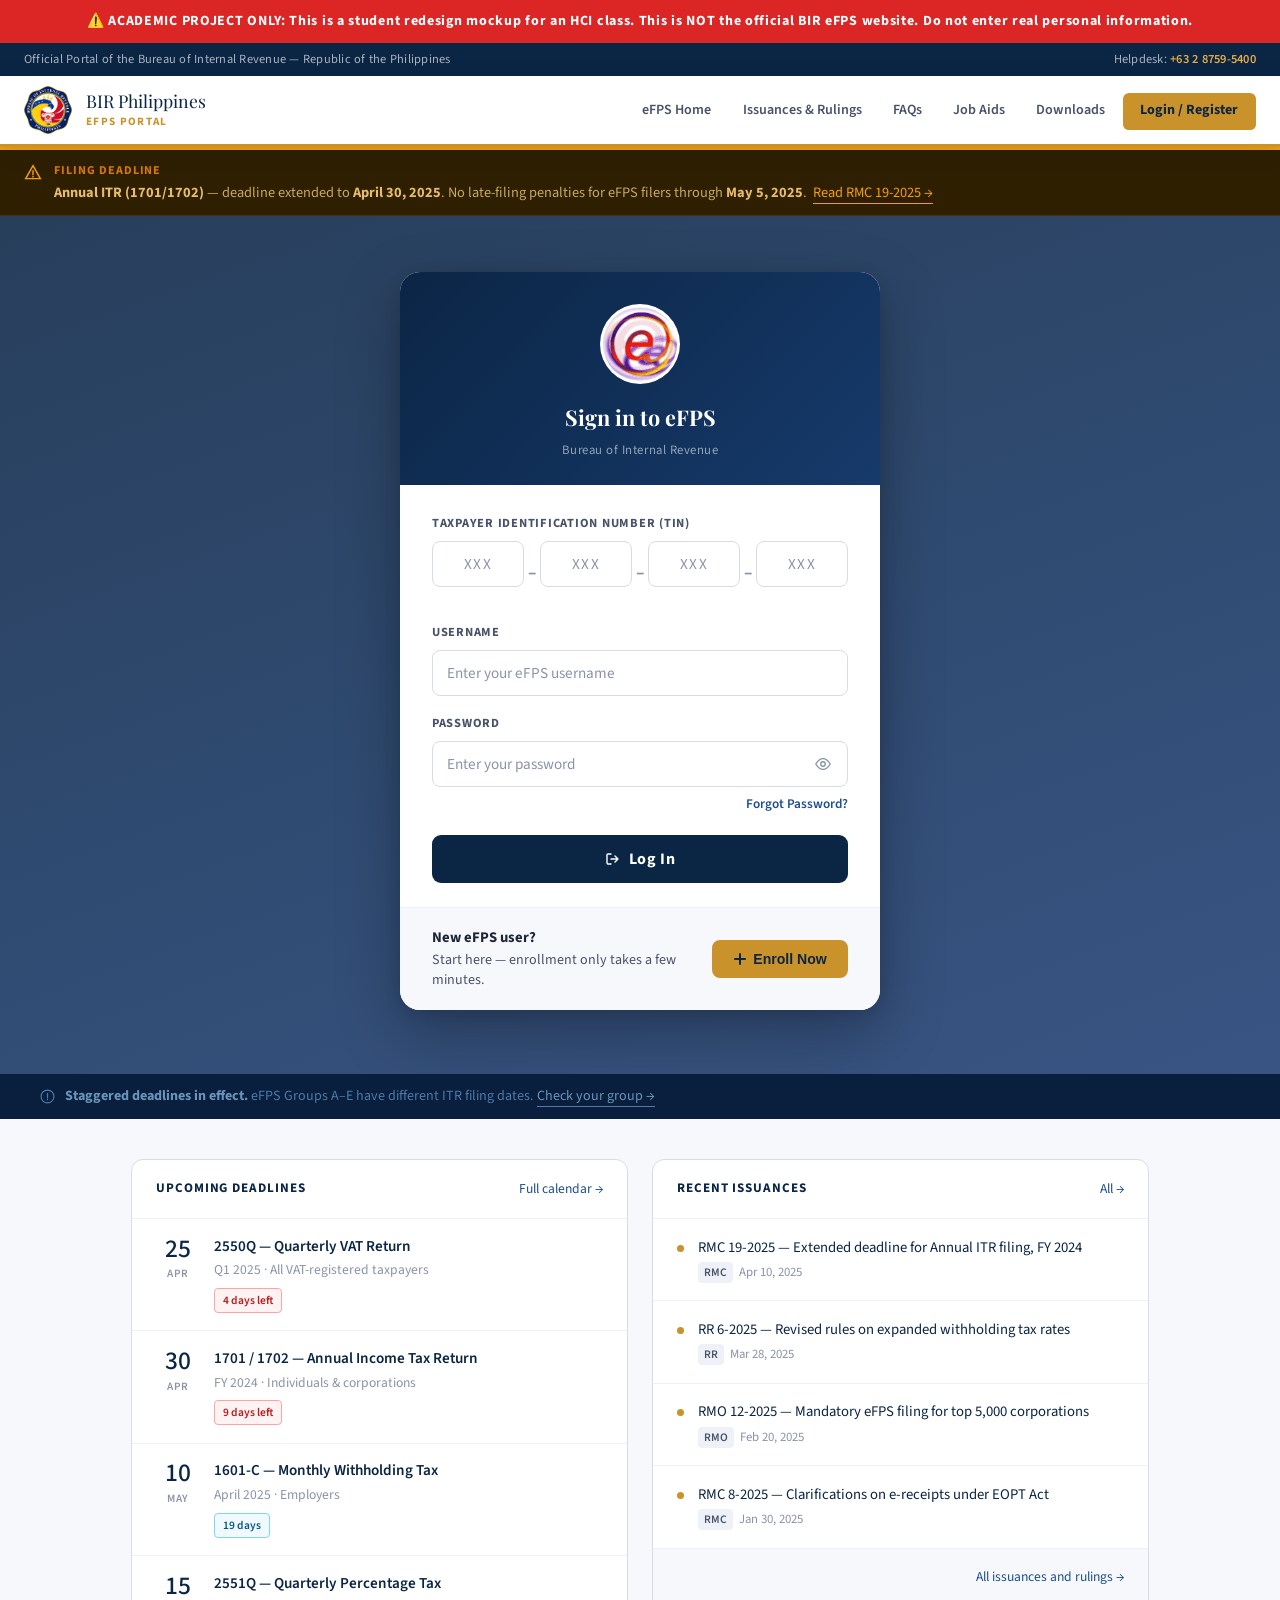
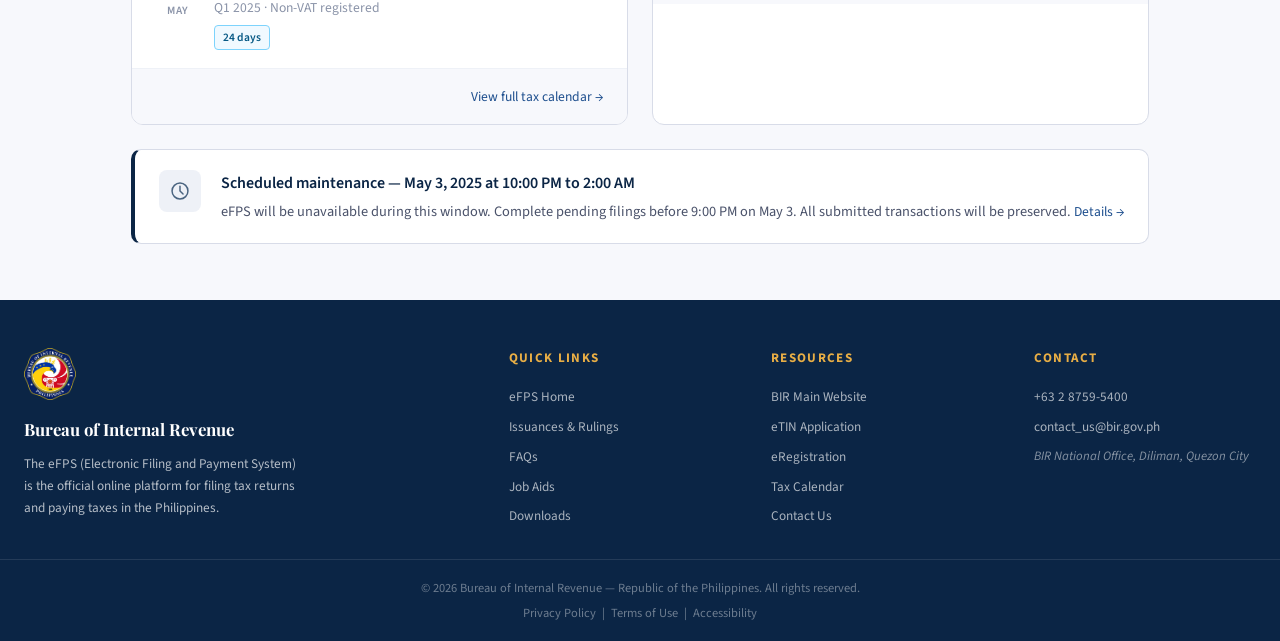
==== commit 15d41509: "picture: added bg to login page" ====
--- a/index.html
+++ b/index.html
@@ -9,9 +9,40 @@
   <link rel="stylesheet" href="assets/css/style.css"/>
   <style>
     .efps-hub-page { flex: 1; display: flex; flex-direction: column; background: var(--off-white); }
-    .hub-hero { background: linear-gradient(160deg, var(--navy) 0%, #0d2d5a 55%, #0f3068 100%); padding: 3.5rem 1.5rem 4rem; position: relative; overflow: hidden; }
-    .hub-hero::before { content: ''; position: absolute; inset: 0; background: radial-gradient(ellipse 60% 50% at 50% 40%, rgba(30,79,142,.35) 0%, transparent 70%), repeating-linear-gradient(-45deg, transparent, transparent 60px, rgba(255,255,255,.015) 60px, rgba(255,255,255,.015) 62px); pointer-events: none; }
-    .hub-inner { max-width: 480px; margin: 0 auto; position: relative; }
+    
+    /* ADJUSTMENTS added to hub-hero, ::before, and inner*/
+    /* added an image bg to the login/register part */
+    .hub-hero {
+    background: linear-gradient(160deg, var(--navy) 0%, #0d2d5a 55%, #0f3068 100%);
+    padding: 3.5rem 1.5rem 4rem;
+    position: relative;
+    overflow: hidden;
+    background-image: url(assets/img/bg-index.png);
+    background-size: contain;
+    background-size: cover;
+    background-position: center;
+    background-repeat: no-repeat;
+    }
+
+    .hub-hero::before {
+    content: '';
+    position: absolute;
+    inset: 0;
+    background: linear-gradient(160deg, 
+        rgba(11, 37, 69, 0.88) 0%, 
+        rgba(13, 45, 90, 0.85) 55%, 
+        rgba(15, 48, 104, 0.82) 100%
+    );
+    z-index: 0;
+    pointer-events: none;
+    }
+
+    .hub-inner {
+    max-width: 480px;
+    margin: 0 auto;
+    position: relative;
+    z-index: 1;
+    }
     
     .login-card { background: #fff; border-radius: 20px; box-shadow: 0 24px 64px rgba(0,0,0,.28), 0 4px 16px rgba(0,0,0,.12); overflow: hidden; position: relative; }
     .login-card-top { background: linear-gradient(135deg, var(--navy) 0%, var(--navy-mid) 100%); padding: 2rem 2rem 1.5rem; text-align: center; position: relative; }
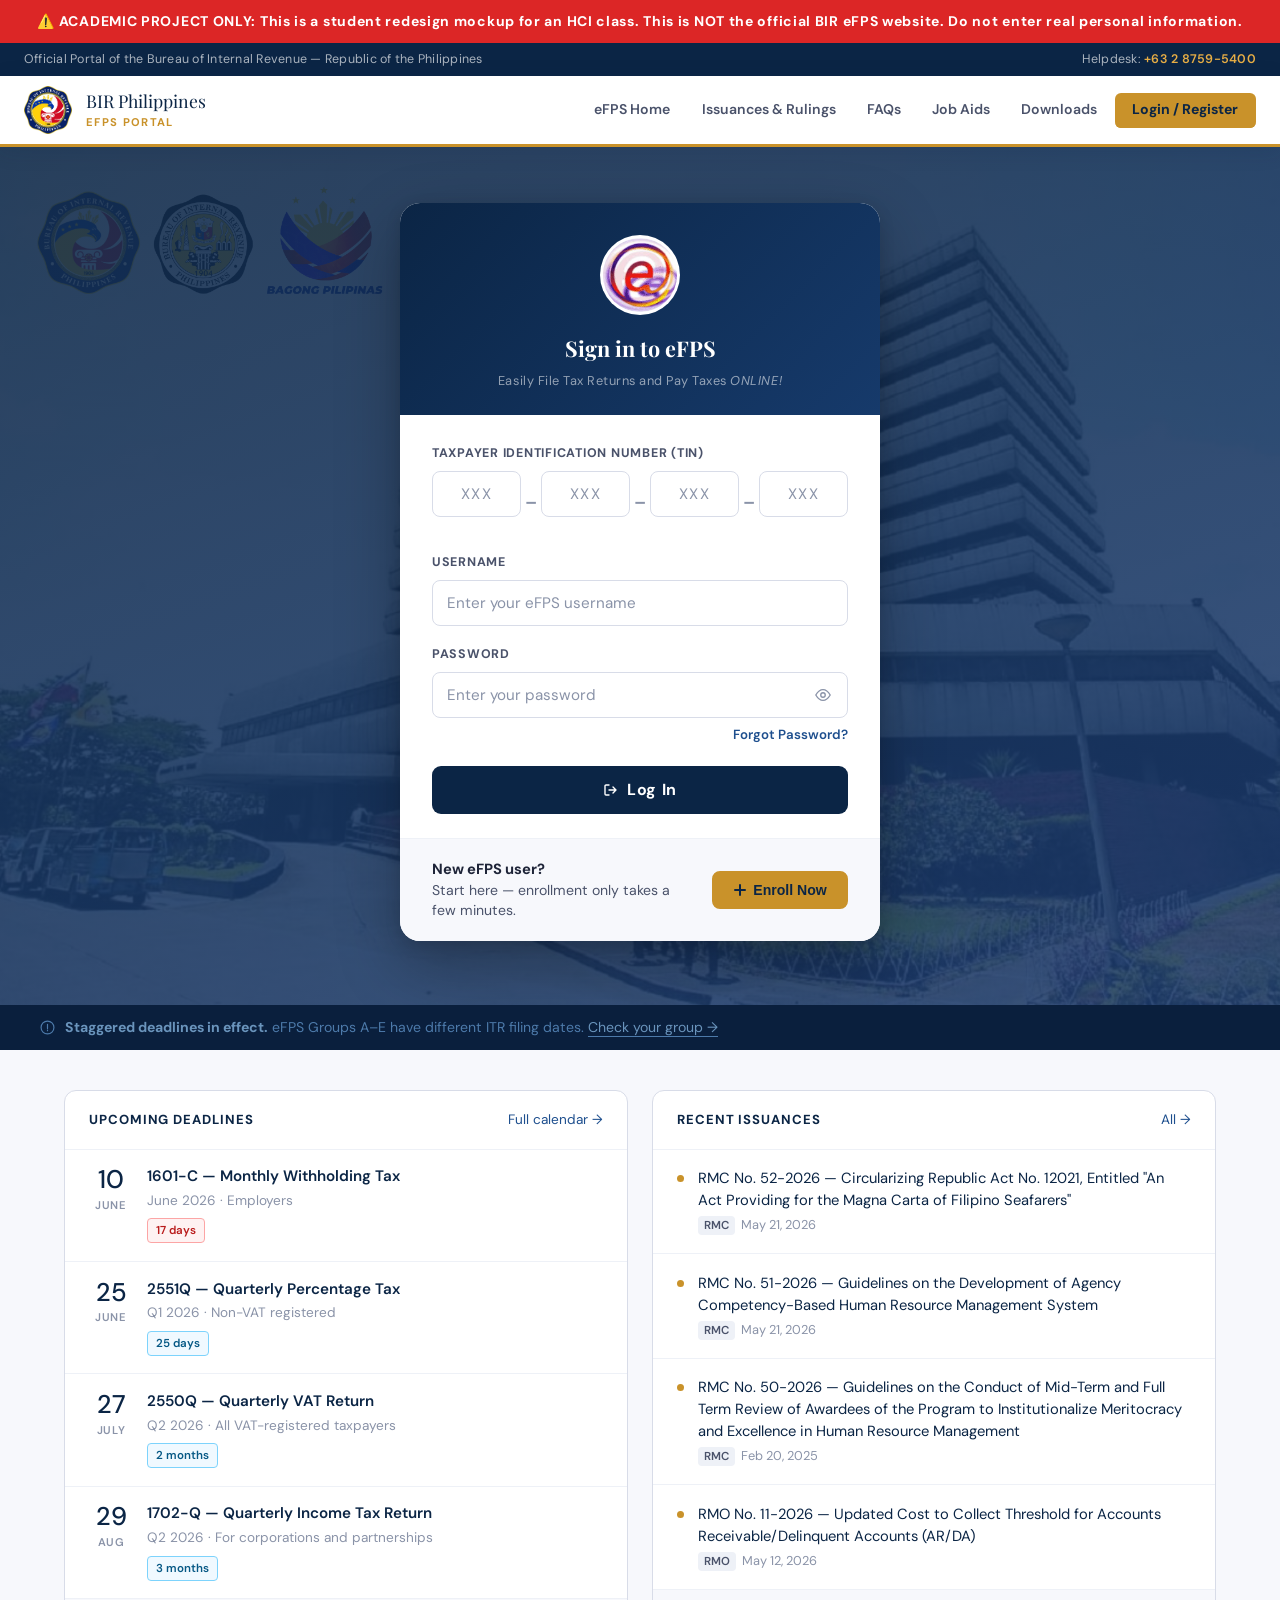
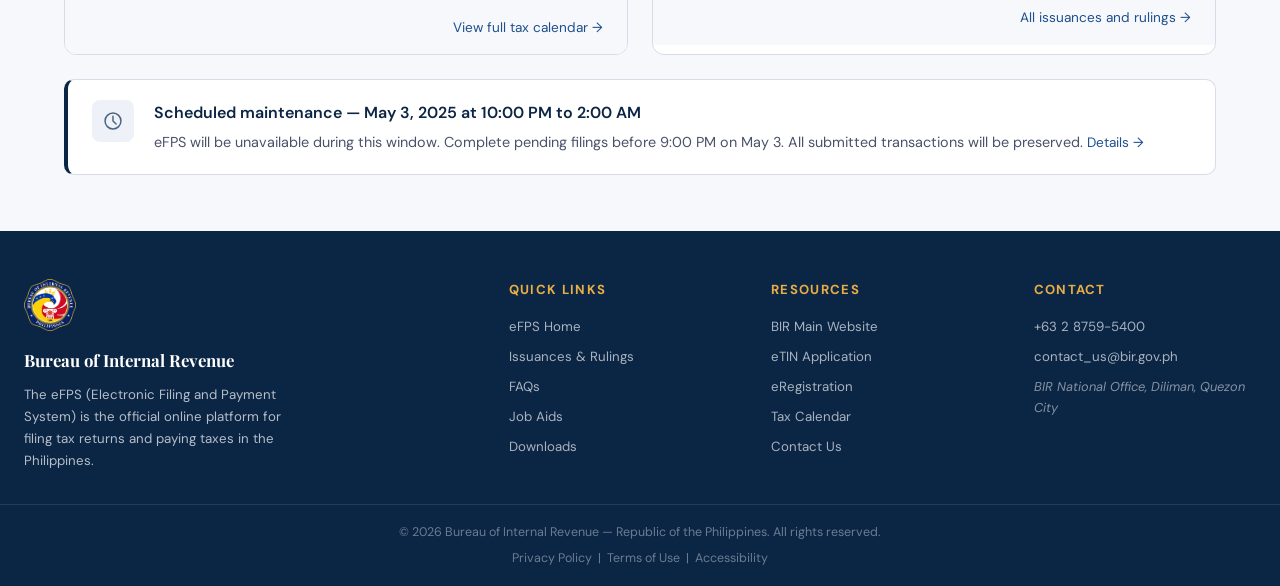
==== commit c6ac9e3d: "latest changes to the website" ====
--- a/index.html
+++ b/index.html
@@ -225,21 +225,6 @@
   </div>
   <div id="nav-placeholder"></div>
 
-  <div class="alert-banner" role="alert" aria-label="Filing deadline notice">
-    <div class="alert-banner-inner">
-      <svg class="alert-icon" viewBox="0 0 16 16" fill="none" aria-hidden="true">
-        <path d="M8 1.5L14.5 13H1.5L8 1.5z" stroke="#f59e0b" stroke-width="1.3" fill="none"/>
-        <path d="M8 6v3.5M8 11v.5" stroke="#f59e0b" stroke-width="1.3" stroke-linecap="round"/>
-      </svg>
-      <div>
-        <span class="alert-label">Filing Deadline</span>
-        <div class="alert-text">
-          <strong style="color:#e8bc6a">Annual ITR (1701/1702)</strong> — deadline extended to <strong style="color:#e8bc6a">April 30, 2025</strong>. No late-filing penalties for eFPS filers through <strong style="color:#e8bc6a">May 5, 2025</strong>.&nbsp; <a href="pages/issuances.html">Read RMC 19-2025 →</a>
-        </div>
-      </div>
-    </div>
-  </div>
-
   <section class="hub-hero" aria-label="eFPS Login and Enrollment">
     <div class="hub-inner">
       <div class="login-card" role="main" aria-label="eFPS Login">
@@ -248,7 +233,7 @@
             <img src="assets/img/bir-efps-logo.webp" alt="eFPS Logo" />
           </div>
           <h2>Sign in to eFPS</h2>
-          <p>Bureau of Internal Revenue</p>
+          <p>Easily File Tax Returns and Pay Taxes <i>ONLINE!</i></p>
         </div>
 
         <div class="login-card-body">
@@ -328,23 +313,44 @@
         <a href="#" class="view-all">Full calendar →</a>
       </div>
       <div role="list">
+
         <div class="dl-item" role="listitem">
-          <div class="dl-date"><div class="dl-day">25</div><div class="dl-month">Apr</div></div>
-          <div><div class="dl-form">2550Q — Quarterly VAT Return</div><div class="dl-desc">Q1 2025 · All VAT-registered taxpayers</div><span class="dl-badge badge-urgent">4 days left</span></div>
-        </div>
+          <div class="dl-date" aria-label="June 10"><div class="dl-day">10</div><div class="dl-month">June</div></div>
+          <div class="dl-info">
+            <div class="dl-form">1601-C — Monthly Withholding Tax</div>
+            <div class="dl-desc">June 2026 &middot; Employers</div>
+            <span class="dl-badge badge-urgent">17 days</span>
+          </div>
+        </div>
+
+         <div class="dl-item" role="listitem">
+          <div class="dl-date" aria-label="June 25"><div class="dl-day">25</div><div class="dl-month">June</div></div>
+          <div class="dl-info">
+            <div class="dl-form">2551Q — Quarterly Percentage Tax</div>
+            <div class="dl-desc">Q1 2026 &middot; Non-VAT registered</div>
+            <span class="dl-badge badge-upcoming">25 days</span>
+          </div>
+        </div>
+       
         <div class="dl-item" role="listitem">
-          <div class="dl-date"><div class="dl-day">30</div><div class="dl-month">Apr</div></div>
-          <div><div class="dl-form">1701 / 1702 — Annual Income Tax Return</div><div class="dl-desc">FY 2024 · Individuals &amp; corporations</div><span class="dl-badge badge-urgent">9 days left</span></div>
-        </div>
+          <div class="dl-date" aria-label="April 25"><div class="dl-day">27</div><div class="dl-month">July</div></div>
+          <div class="dl-info">
+            <div class="dl-form">2550Q — Quarterly VAT Return</div>
+            <div class="dl-desc">Q2 2026 &middot; All VAT-registered taxpayers</div>
+            <span class="dl-badge badge-upcoming">2 months</span>
+          </div>
+        </div>
+
         <div class="dl-item" role="listitem">
-          <div class="dl-date"><div class="dl-day">10</div><div class="dl-month">May</div></div>
-          <div><div class="dl-form">1601-C — Monthly Withholding Tax</div><div class="dl-desc">April 2025 · Employers</div><span class="dl-badge badge-upcoming">19 days</span></div>
-        </div>
-        <div class="dl-item" role="listitem">
-          <div class="dl-date"><div class="dl-day">15</div><div class="dl-month">May</div></div>
-          <div><div class="dl-form">2551Q — Quarterly Percentage Tax</div><div class="dl-desc">Q1 2025 · Non-VAT registered</div><span class="dl-badge badge-upcoming">24 days</span></div>
-        </div>
-      </div>
+          <div class="dl-date" aria-label="August 29"><div class="dl-day">29</div><div class="dl-month">Aug</div></div>
+          <div class="dl-info">
+            <div class="dl-form">1702-Q — Quarterly Income Tax Return</div>
+            <div class="dl-desc">Q2 2026 &middot; For corporations and partnerships</div>
+            <span class="dl-badge badge-upcoming">3 months</span>
+          </div>
+        </div>
+        </div>
+
       <div class="card-footer"><a href="#" class="view-all">View full tax calendar →</a></div>
     </div>
 
@@ -354,10 +360,10 @@
         <a href="pages/issuances.html" class="view-all">All →</a>
       </div>
       <div role="list">
-        <div class="news-item" role="listitem"><div class="news-dot" aria-hidden="true"></div><div><div class="news-title">RMC 19-2025 — Extended deadline for Annual ITR filing, FY 2024</div><div class="news-meta"><span class="news-type">RMC</span>&nbsp; Apr 10, 2025</div></div></div>
-        <div class="news-item" role="listitem"><div class="news-dot" aria-hidden="true"></div><div><div class="news-title">RR 6-2025 — Revised rules on expanded withholding tax rates</div><div class="news-meta"><span class="news-type">RR</span>&nbsp; Mar 28, 2025</div></div></div>
-        <div class="news-item" role="listitem"><div class="news-dot" aria-hidden="true"></div><div><div class="news-title">RMO 12-2025 — Mandatory eFPS filing for top 5,000 corporations</div><div class="news-meta"><span class="news-type">RMO</span>&nbsp; Feb 20, 2025</div></div></div>
-        <div class="news-item" role="listitem"><div class="news-dot" aria-hidden="true"></div><div><div class="news-title">RMC 8-2025 — Clarifications on e-receipts under EOPT Act</div><div class="news-meta"><span class="news-type">RMC</span>&nbsp; Jan 30, 2025</div></div></div>
+        <div class="news-item" role="listitem"><div class="news-dot" aria-hidden="true"></div><div><div class="news-title">RMC No. 52-2026 — Circularizing Republic Act No. 12021, Entitled "An Act Providing for the Magna Carta of Filipino Seafarers"</div><div class="news-meta"><span class="news-type">RMC</span>&nbsp; May 21, 2026</div></div></div>
+        <div class="news-item" role="listitem"><div class="news-dot" aria-hidden="true"></div><div><div class="news-title">RMC No. 51-2026 — Guidelines on the Development of Agency Competency-Based Human Resource Management System</div><div class="news-meta"><span class="news-type">RMC</span>&nbsp; May 21, 2026</div></div></div>
+        <div class="news-item" role="listitem"><div class="news-dot" aria-hidden="true"></div><div><div class="news-title">RMC No. 50-2026 — Guidelines on the Conduct of Mid-Term and Full Term Review of Awardees of the Program to Institutionalize Meritocracy and Excellence in Human Resource Management</div><div class="news-meta"><span class="news-type">RMC</span>&nbsp; Feb 20, 2025</div></div></div>
+        <div class="news-item" role="listitem"><div class="news-dot" aria-hidden="true"></div><div><div class="news-title">RMO No. 11-2026 — Updated Cost to Collect Threshold for Accounts Receivable/Delinquent Accounts (AR/DA)</div><div class="news-meta"><span class="news-type">RMO</span>&nbsp; May 12, 2026</div></div></div>
       </div>
       <div class="card-footer"><a href="pages/issuances.html" class="view-all">All issuances and rulings →</a></div>
     </div>
--- a/assets/css/style.css
+++ b/assets/css/style.css
@@ -1,169 +1,1734 @@
-@import url('https://fonts.googleapis.com/css2?family=Playfair+Display:wght@600;700&family=Source+Sans+3:ital,wght@0,300;0,400;0,500;0,600;0,700;1,400&display=swap');
-  :root { --navy: #0B2545; --navy-mid: #163A6B; --navy-light: #1E4F8E; --gold: #C9922A; --gold-light: #E8AE45; --gold-pale: #FDF3E0; --white: #FFFFFF; --off-white: #F7F8FC; --gray-100: #EEF1F7; --gray-200: #D8DCE8; --gray-400: #8A93A8; --gray-600: #4A526A; --gray-800: #1E2438; --red-err: #C0392B; --green-ok: #1A7A4A; --font-display: 'Playfair Display', Georgia, serif; --font-body: 'Source Sans 3', 'Segoe UI', sans-serif; --nav-h: 68px; --radius-sm: 6px; --radius-md: 12px; --radius-lg: 20px; --shadow-sm: 0 1px 4px rgba(11,37,69,.10); --shadow-md: 0 4px 20px rgba(11,37,69,.13); --shadow-lg: 0 12px 40px rgba(11,37,69,.18); --ease: cubic-bezier(.4,0,.2,1); --dur-fast: 160ms; --dur-mid: 280ms; }
-  *, *::before, *::after { box-sizing: border-box; margin: 0; padding: 0; }
-  html { scroll-behavior: smooth; font-size: 16px; }
-  body { font-family: var(--font-body); background: var(--off-white); color: var(--gray-800); line-height: 1.65; min-height: 100vh; display: flex; flex-direction: column; }
-  img { display: block; max-width: 100%; }
-  a { color: var(--navy-light); text-decoration: none; transition: color var(--dur-fast) var(--ease); }
-  a:hover { color: var(--gold); }
-  ul, ol { list-style: none; }
-  :focus-visible { outline: 3px solid var(--gold-light); outline-offset: 3px; border-radius: var(--radius-sm); }
-  .skip-link { position: absolute; top: -99px; left: 1rem; background: var(--gold); color: var(--navy); font-weight: 700; padding: .5rem 1rem; border-radius: var(--radius-sm); z-index: 9999; transition: top var(--dur-fast); }
-  .skip-link:focus { top: 1rem; }
-  .topbar { background: var(--navy); color: rgba(255,255,255,.65); font-size: .78rem; padding: 6px 0; letter-spacing: .02em; }
-  .topbar-inner { max-width: 1280px; margin: 0 auto; padding: 0 1.5rem; display: flex; justify-content: space-between; align-items: center; gap: 1rem; }
-  .topbar a { color: var(--gold-light); font-weight: 600; }
-  .topbar a:hover { color: var(--white); }
-  .nav-wrapper { background: var(--white); position: sticky; top: 0; z-index: 800; border-bottom: 3px solid var(--gold); box-shadow: var(--shadow-md); }
-  .nav-inner { max-width: 1280px; margin: 0 auto; padding: 0 1.5rem; height: var(--nav-h); display: flex; align-items: center; justify-content: space-between; gap: 1.5rem; }
-  .brand { display: flex; align-items: center; gap: 14px; text-decoration: none; flex-shrink: 0; }
-  .brand-seal { width: 48px; height: 48px; flex-shrink: 0; }
-  .brand-text { line-height: 1.2; }
-  .brand-text .agency { font-family: var(--font-display); font-size: 1.1rem; color: var(--navy); display: block; }
-  .brand-text .portal { font-size: .7rem; color: var(--gold); font-weight: 700; letter-spacing: .12em; text-transform: uppercase; }
-  .nav-links { display: flex; align-items: center; gap: .25rem; }
-  .nav-links a { color: var(--gray-600); font-size: .88rem; font-weight: 600; padding: .5rem .85rem; border-radius: var(--radius-sm); transition: background var(--dur-fast) var(--ease), color var(--dur-fast) var(--ease); white-space: nowrap; }
-  .nav-links a:hover, .nav-links a.active { background: var(--gold-pale); color: var(--navy); }
-  .nav-links a.active { border-bottom: 2px solid var(--gold); }
-  .nav-cta { background: var(--gold) !important; color: var(--navy) !important; border-radius: var(--radius-sm) !important; padding: .45rem 1.1rem !important; font-weight: 700 !important; }
-  .nav-cta:hover { background: var(--gold-light) !important; color: var(--navy) !important; }
-  .hamburger { display: none; flex-direction: column; justify-content: center; gap: 5px; width: 40px; height: 40px; background: none; border: none; cursor: pointer; padding: 8px; border-radius: var(--radius-sm); }
-  .hamburger span { display: block; width: 100%; height: 2px; background: var(--navy); border-radius: 2px; transition: transform var(--dur-mid) var(--ease), opacity var(--dur-fast) var(--ease); }
-  .hamburger[aria-expanded="true"] span:nth-child(1) { transform: translateY(7px) rotate(45deg); }
-  .hamburger[aria-expanded="true"] span:nth-child(2) { opacity: 0; }
-  .hamburger[aria-expanded="true"] span:nth-child(3) { transform: translateY(-7px) rotate(-45deg); }
-  .mobile-nav { display: none; flex-direction: column; background: var(--white); border-top: 1px solid var(--gray-100); padding: .75rem 1.5rem 1.25rem; gap: .25rem; box-shadow: var(--shadow-md); }
-  .mobile-nav.open { display: flex; }
-  .mobile-nav a { color: var(--gray-600); font-weight: 600; font-size: .93rem; padding: .65rem .85rem; border-radius: var(--radius-sm); display: block; }
-  .mobile-nav a:hover, .mobile-nav a.active { background: var(--gold-pale); color: var(--navy); }
-  .page-hero { background: linear-gradient(135deg, var(--navy) 0%, var(--navy-mid) 60%, var(--navy-light) 100%); padding: 3.5rem 1.5rem 3rem; color: var(--white); position: relative; overflow: hidden; }
-  .page-hero::before { content: ''; position: absolute; inset: 0; background: repeating-linear-gradient(-45deg, transparent, transparent 60px, rgba(255,255,255,.02) 60px, rgba(255,255,255,.02) 62px); }
-  .page-hero-inner { max-width: 1280px; margin: 0 auto; position: relative; }
-  .page-hero h1 { font-family: var(--font-display); font-size: clamp(1.7rem, 4vw, 2.8rem); margin-bottom: .5rem; }
-  .page-hero p { color: rgba(255,255,255,.75); font-size: 1.05rem; max-width: 580px; }
-  .breadcrumb { display: flex; gap: .5rem; align-items: center; font-size: .82rem; color: rgba(255,255,255,.55); margin-bottom: 1rem; }
-  .breadcrumb a { color: var(--gold-light); }
-  .breadcrumb a:hover { color: var(--white); }
-  .breadcrumb span { color: rgba(255,255,255,.35); }
-  .page-content { max-width: 1280px; margin: 0 auto; padding: 3rem 1.5rem; width: 100%; flex: 1; }
-  .card { background: var(--white); border-radius: var(--radius-md); box-shadow: var(--shadow-sm); border: 1px solid var(--gray-100); overflow: hidden; transition: box-shadow var(--dur-mid) var(--ease), transform var(--dur-mid) var(--ease); }
-  .card:hover { box-shadow: var(--shadow-md); transform: translateY(-2px); }
-  .card-body { padding: 1.75rem; }
-  .section-label { font-size: .73rem; font-weight: 700; letter-spacing: .14em; text-transform: uppercase; color: var(--gold); margin-bottom: .4rem; }
-  .section-title { font-family: var(--font-display); font-size: clamp(1.4rem, 3vw, 2rem); color: var(--navy); line-height: 1.25; margin-bottom: 1rem; }
-  .section-title + p { color: var(--gray-600); }
-  .divider-accent { width: 48px; height: 3px; background: var(--gold); border-radius: 2px; margin: .75rem 0 1.5rem; }
-  .btn { display: inline-flex; align-items: center; gap: .5rem; padding: .7rem 1.5rem; border-radius: var(--radius-sm); font-family: var(--font-body); font-size: .92rem; font-weight: 700; cursor: pointer; border: 2px solid transparent; transition: background var(--dur-fast) var(--ease), color var(--dur-fast) var(--ease), border-color var(--dur-fast) var(--ease), box-shadow var(--dur-fast) var(--ease); text-decoration: none; white-space: nowrap; }
-  .btn-primary { background: var(--navy); color: var(--white); border-color: var(--navy); }
-  .btn-primary:hover { background: var(--navy-light); border-color: var(--navy-light); color: var(--white); box-shadow: 0 4px 16px rgba(11,37,69,.28); }
-  .btn-gold { background: var(--gold); color: var(--navy); border-color: var(--gold); }
-  .btn-gold:hover { background: var(--gold-light); border-color: var(--gold-light); color: var(--navy); box-shadow: 0 4px 16px rgba(201,146,42,.35); }
-  .btn-outline { background: transparent; color: var(--navy); border-color: var(--navy); }
-  .btn-outline:hover { background: var(--navy); color: var(--white); }
-  .btn-sm { padding: .45rem 1rem; font-size: .82rem; }
-  .btn-lg { padding: .9rem 2rem; font-size: 1rem; }
-  .btn-full { width: 100%; justify-content: center; }
-  .form-group { margin-bottom: 1.4rem; }
-  .form-label { display: block; font-size: .85rem; font-weight: 700; color: var(--gray-600); margin-bottom: .45rem; letter-spacing: .02em; }
-  .form-label .req { color: var(--red-err); margin-left: 2px; }
-  .form-input, .form-select, .form-textarea { width: 100%; padding: .7rem 1rem; border: 2px solid var(--gray-200); border-radius: var(--radius-sm); font-family: var(--font-body); font-size: .95rem; color: var(--gray-800); background: var(--white); transition: border-color var(--dur-fast) var(--ease), box-shadow var(--dur-fast) var(--ease); appearance: none; }
-  .form-input::placeholder { color: var(--gray-400); }
-  .form-input:focus, .form-select:focus, .form-textarea:focus { outline: none; border-color: var(--navy-light); box-shadow: 0 0 0 3px rgba(30,79,142,.15); }
-  .form-input.error, .form-select.error { border-color: var(--red-err); }
-  .form-error { font-size: .8rem; color: var(--red-err); margin-top: .35rem; display: none; align-items: center; gap: .3rem; }
-  .form-error.visible { display: flex; }
-  .form-hint { font-size: .8rem; color: var(--gray-400); margin-top: .3rem; }
-  .input-wrapper { position: relative; }
-  .input-wrapper .form-input { padding-right: 3rem; }
-  .toggle-pw { position: absolute; right: .85rem; top: 50%; transform: translateY(-50%); background: none; border: none; cursor: pointer; color: var(--gray-400); padding: 4px; line-height: 1; font-size: 1.1rem; transition: color var(--dur-fast); }
-  .toggle-pw:hover { color: var(--navy); }
-  .check-group { display: flex; align-items: flex-start; gap: .7rem; }
-  .check-group input[type="checkbox"] { width: 18px; height: 18px; flex-shrink: 0; margin-top: 2px; accent-color: var(--navy); cursor: pointer; }
-  .check-group label { font-size: .88rem; color: var(--gray-600); cursor: pointer; }
-  .alert-banner { background: #2d1f00; border-top: 3px solid #f59e0b; border-bottom: 1px solid #4a3400; padding: 11px 1.5rem; display: flex; justify-content: center; }
-  .alert-banner-inner { max-width: 1280px; width: 100%; display: flex; align-items: flex-start; gap: 12px; }
-  .alert-icon { width: 18px; height: 18px; flex-shrink: 0; margin-top: 3px; }
-  .alert-label { font-size: .75rem; font-weight: 700; color: #d97706; letter-spacing: .08em; text-transform: uppercase; display: block; margin-bottom: 2px; }
-  .alert-text { font-size: .9rem; color: #c9a860; line-height: 1.5; }
-  .alert-text a { color: #f59e0b; text-decoration: none; border-bottom: 1px solid #f59e0b; }
-  .accordion { display: flex; flex-direction: column; gap: .75rem; }
-  .accordion-item { background: var(--white); border: 1px solid var(--gray-200); border-radius: var(--radius-md); overflow: hidden; transition: border-color var(--dur-fast) var(--ease), box-shadow var(--dur-fast) var(--ease); }
-  .accordion-item.open { border-color: var(--gold); box-shadow: var(--shadow-sm); }
-  .accordion-btn { width: 100%; display: flex; align-items: center; justify-content: space-between; gap: 1rem; padding: 1.1rem 1.4rem; background: none; border: none; cursor: pointer; font-family: var(--font-body); font-size: .95rem; font-weight: 600; color: var(--navy); text-align: left; transition: background var(--dur-fast) var(--ease); }
-  .accordion-btn:hover { background: var(--gray-100); }
-  .accordion-item.open .accordion-btn { background: var(--gold-pale); }
-  .accordion-icon { flex-shrink: 0; width: 22px; height: 22px; border-radius: 50%; background: var(--gray-100); display: flex; align-items: center; justify-content: center; font-size: .75rem; color: var(--navy); transition: background var(--dur-fast) var(--ease), transform var(--dur-mid) var(--ease); }
-  .accordion-item.open .accordion-icon { background: var(--gold); transform: rotate(180deg); }
-  .accordion-body { max-height: 0; overflow: hidden; transition: max-height var(--dur-mid) var(--ease), padding var(--dur-mid) var(--ease); }
-  .accordion-item.open .accordion-body { max-height: 600px; }
-  .accordion-content { padding: 0 1.4rem 1.3rem; color: var(--gray-600); font-size: .93rem; line-height: 1.7; }
-  .accordion-content p + p { margin-top: .65rem; }
-  .accordion-content ul { list-style: disc; padding-left: 1.2rem; margin-top: .5rem; }
-  .accordion-content li { margin-bottom: .3rem; }
-  .tab-bar { display: flex; gap: .25rem; border-bottom: 2px solid var(--gray-200); margin-bottom: 2rem; overflow-x: auto; scrollbar-width: none; }
-  .tab-bar::-webkit-scrollbar { display: none; }
-  .tab-btn { background: none; border: none; border-bottom: 2px solid transparent; margin-bottom: -2px; padding: .7rem 1.3rem; font-family: var(--font-body); font-size: .9rem; font-weight: 600; color: var(--gray-400); cursor: pointer; white-space: nowrap; border-radius: var(--radius-sm) var(--radius-sm) 0 0; transition: color var(--dur-fast) var(--ease), border-color var(--dur-fast) var(--ease); }
-  .tab-btn:hover { color: var(--navy); }
-  .tab-btn.active { color: var(--navy); border-bottom-color: var(--gold); }
-  .tab-panel { display: none; }
-  .tab-panel.active { display: block; }
-  .data-table { width: 100%; border-collapse: collapse; font-size: .9rem; }
-  .data-table thead { background: var(--navy); color: var(--white); }
-  .data-table th { padding: .85rem 1.1rem; text-align: left; font-size: .8rem; font-weight: 700; letter-spacing: .05em; text-transform: uppercase; }
-  .data-table td { padding: .85rem 1.1rem; border-bottom: 1px solid var(--gray-100); vertical-align: top; }
-  .data-table tbody tr:last-child td { border-bottom: none; }
-  .data-table tbody tr:hover { background: var(--gold-pale); }
-  .badge { display: inline-block; padding: .2rem .65rem; border-radius: 99px; font-size: .73rem; font-weight: 700; letter-spacing: .04em; text-transform: uppercase; }
-  .badge-navy { background: var(--navy); color: var(--white); }
-  .badge-gold { background: var(--gold); color: var(--navy); }
-  .badge-gray { background: var(--gray-200); color: var(--gray-600); }
-  .badge-green { background: #d4edda; color: #155724; }
-  .download-item { display: flex; align-items: center; gap: 1rem; padding: 1rem 1.25rem; background: var(--white); border: 1px solid var(--gray-200); border-radius: var(--radius-md); transition: border-color var(--dur-fast) var(--ease), box-shadow var(--dur-fast) var(--ease); }
-  .download-item:hover { border-color: var(--gold); box-shadow: var(--shadow-sm); }
-  .download-icon { width: 46px; height: 46px; border-radius: var(--radius-sm); display: flex; align-items: center; justify-content: center; font-size: 1.4rem; flex-shrink: 0; }
-  .download-icon.pdf { background: #fde8e8; color: #c0392b; }
-  .download-icon.xls { background: #e8f8ef; color: #1a7a4a; }
-  .download-icon.doc { background: #e8effd; color: #1a4ac0; }
-  .download-icon.zip { background: #fef9e8; color: #b8860b; }
-  .download-meta { flex: 1; min-width: 0; }
-  .download-meta strong { display: block; color: var(--navy); font-size: .93rem; margin-bottom: .15rem; white-space: nowrap; overflow: hidden; text-overflow: ellipsis; }
-  .download-meta span { font-size: .78rem; color: var(--gray-400); }
-  .download-actions { display: flex; gap: .5rem; flex-shrink: 0; }
-  .search-bar { display: flex; gap: .5rem; margin-bottom: 2rem; }
-  .search-bar .form-input { flex: 1; }
-  .search-bar .btn { flex-shrink: 0; }
-  .announcement-banner { background: var(--gold-pale); border-left: 4px solid var(--gold); border-radius: var(--radius-sm); padding: .9rem 1.2rem; font-size: .88rem; color: var(--navy); margin-bottom: 2rem; display: flex; gap: .75rem; align-items: flex-start; }
-  .announcement-banner strong { font-weight: 700; }
-  footer { background: var(--navy); color: rgba(255,255,255,.7); font-size: .83rem; padding: 0; margin-top: auto; }
-  .footer-top { max-width: 1280px; margin: 0 auto; padding: 3rem 1.5rem 2rem; display: grid; grid-template-columns: 2fr 1fr 1fr 1fr; gap: 2.5rem; }
-  .footer-brand-seal { width: 52px; height: 52px; margin-bottom: 1rem; }
-  .footer-about p { margin-top: .6rem; line-height: 1.65; max-width: 280px; }
-  .footer-col h4 { color: var(--gold-light); font-size: .82rem; font-weight: 700; letter-spacing: .1em; text-transform: uppercase; margin-bottom: 1rem; }
-  .footer-col li + li { margin-top: .5rem; }
-  .footer-col a { color: rgba(255,255,255,.65); transition: color var(--dur-fast); }
-  .footer-col a:hover { color: var(--gold-light); }
-  .footer-bottom { border-top: 1px solid rgba(255,255,255,.1); padding: 1.1rem 1.5rem; text-align: center; color: rgba(255,255,255,.4); font-size: .78rem; }
-  .text-center { text-align: center; }
-  .text-right { text-align: right; }
-  .mt-1 { margin-top: .5rem; }
-  .mt-2 { margin-top: 1rem; }
-  .mt-3 { margin-top: 1.5rem; }
-  .mt-4 { margin-top: 2rem; }
-  .mb-2 { margin-bottom: 1rem; }
-  .mb-3 { margin-bottom: 1.5rem; }
-  .mb-4 { margin-bottom: 2rem; }
-  .grid-2 { display: grid; grid-template-columns: repeat(2, 1fr); gap: 1.5rem; }
-  .grid-3 { display: grid; grid-template-columns: repeat(3, 1fr); gap: 1.5rem; }
-  .grid-4 { display: grid; grid-template-columns: repeat(4, 1fr); gap: 1.25rem; }
-  .flex { display: flex; }
-  .flex-center { display: flex; align-items: center; justify-content: center; }
-  .gap-1 { gap: .5rem; }
-  .gap-2 { gap: 1rem; }
-  .gap-3 { gap: 1.5rem; }
-  .sr-only { position: absolute; width: 1px; height: 1px; padding: 0; margin: -1px; overflow: hidden; clip: rect(0,0,0,0); white-space: nowrap; border: 0; }
-  @media (max-width: 1024px) { .footer-top { grid-template-columns: 1fr 1fr; } .grid-4 { grid-template-columns: repeat(2, 1fr); } }
-  @media (max-width: 768px) { .nav-links { display: none; } .hamburger { display: flex; } .footer-top { grid-template-columns: 1fr; } .grid-2, .grid-3, .grid-4 { grid-template-columns: 1fr; } .page-hero { padding: 2.5rem 1.25rem 2rem; } .page-content { padding: 2rem 1.25rem; } .data-table { font-size: .82rem; } .data-table th, .data-table td { padding: .65rem .75rem; } }
-  @media (max-width: 480px) { .brand-text .agency { font-size: .95rem; } .download-item { flex-direction: column; align-items: flex-start; } .search-bar { flex-direction: column; } }
-  #nav-placeholder { min-height: var(--nav-h); }
-  .reveal { opacity: 0; transform: translateY(18px); transition: opacity .55s var(--ease), transform .55s var(--ease); }
-  .reveal.visible { opacity: 1; transform: none; }+/* --- Fonts & Root Variables --- */
+@import url('https://fonts.googleapis.com/css2?family=Playfair+Display:ital,wght@0,700;0,800;1,700&family=DM+Sans:wght@300;400;500&family=Source+Sans+3:ital,wght@0,300;0,400;0,500;0,600;0,700;1,400&display=swap');
+
+:root {
+  /* Colors */
+  --navy: #0b2545;
+  --navy-mid: #163a6b;
+  --navy-light: #1e4f8e;
+  --gold: #c9922a;
+  --gold-light: #e8ae45;
+  --gold-pale: #fdf3e0;
+  --white: #ffffff;
+  --off-white: #f7f8fc;
+  --gray-100: #eef1f7;
+  --gray-200: #d8dce8;
+  --gray-400: #8a93a8;
+  --gray-600: #4a526a;
+  --gray-800: #1e2438;
+  --red-err: #c0392b;
+  --green-ok: #1a7a4a;
+
+  /* Typography */
+  --font-display: 'Playfair Display', Georgia, serif;
+  --font-body: 'DM Sans', 'Source Sans 3', 'Segoe UI', sans-serif;
+
+  /* Layout & Spacing */
+  --nav-h: 68px;
+  --radius-sm: 6px;
+  --radius-md: 12px;
+  --radius-lg: 20px;
+
+  /* Effects */
+  --shadow-sm: 0 1px 4px rgba(11, 37, 69, 0.1);
+  --shadow-md: 0 4px 20px rgba(11, 37, 69, 0.13);
+  --shadow-lg: 0 12px 40px rgba(11, 37, 69, 0.18);
+  --ease: cubic-bezier(0.4, 0, 0.2, 1);
+  --dur-fast: 160ms;
+  --dur-mid: 280ms;
+}
+
+/* --- Base Resets --- */
+*,
+*::before,
+*::after {
+  box-sizing: border-box;
+  margin: 0;
+  padding: 0;
+}
+
+html {
+  scroll-behavior: smooth;
+  font-size: 16px;
+}
+
+body {
+  font-family: var(--font-body);
+  background: var(--off-white);
+  color: var(--gray-800);
+  line-height: 1.65;
+  min-height: 100vh;
+  display: flex;
+  flex-direction: column;
+}
+
+img {
+  display: block;
+  max-width: 100%;
+}
+
+a {
+  color: var(--navy-light);
+  text-decoration: none;
+  transition: color var(--dur-fast) var(--ease);
+}
+
+a:hover {
+  color: var(--gold);
+}
+
+ul,
+ol {
+  list-style: none;
+}
+
+/* --- Accessibility --- */
+:focus-visible {
+  outline: 3px solid var(--gold-light);
+  outline-offset: 3px;
+  border-radius: var(--radius-sm);
+}
+
+.skip-link {
+  position: absolute;
+  top: -99px;
+  left: 1rem;
+  background: var(--gold);
+  color: var(--navy);
+  font-weight: 700;
+  padding: 0.5rem 1rem;
+  border-radius: var(--radius-sm);
+  z-index: 9999;
+  transition: top var(--dur-fast);
+}
+
+.skip-link:focus {
+  top: 1rem;
+}
+
+.sr-only {
+  position: absolute;
+  width: 1px;
+  height: 1px;
+  padding: 0;
+  margin: -1px;
+  overflow: hidden;
+  clip: rect(0, 0, 0, 0);
+  white-space: nowrap;
+  border: 0;
+}
+
+/* --- Navigation & Topbar --- */
+.topbar {
+  background: var(--navy);
+  color: rgba(255, 255, 255, 0.65);
+  font-size: 0.78rem;
+  padding: 6px 0;
+  letter-spacing: 0.02em;
+}
+
+.topbar-inner {
+  max-width: 1280px;
+  margin: 0 auto;
+  padding: 0 1.5rem;
+  display: flex;
+  justify-content: space-between;
+  align-items: center;
+  gap: 1rem;
+}
+
+.topbar a {
+  color: var(--gold-light);
+  font-weight: 600;
+}
+
+.topbar a:hover {
+  color: var(--white);
+}
+
+.nav-wrapper {
+  background: var(--white);
+  position: sticky;
+  top: 0;
+  z-index: 800;
+  border-bottom: 3px solid var(--gold);
+  box-shadow: var(--shadow-md);
+}
+
+.nav-inner {
+  max-width: 1280px;
+  margin: 0 auto;
+  padding: 0 1.5rem;
+  height: var(--nav-h);
+  display: flex;
+  align-items: center;
+  justify-content: space-between;
+  gap: 1.5rem;
+}
+
+.brand {
+  display: flex;
+  align-items: center;
+  gap: 14px;
+  text-decoration: none;
+  flex-shrink: 0;
+}
+
+.brand-seal {
+  width: 48px;
+  height: 48px;
+  flex-shrink: 0;
+}
+
+.brand-text {
+  line-height: 1.2;
+}
+
+.brand-text .agency {
+  font-family: var(--font-display);
+  font-size: 1.1rem;
+  color: var(--navy);
+  display: block;
+}
+
+.brand-text .portal {
+  font-size: 0.7rem;
+  color: var(--gold);
+  font-weight: 700;
+  letter-spacing: 0.12em;
+  text-transform: uppercase;
+}
+
+.nav-links {
+  display: flex;
+  align-items: center;
+  gap: 0.25rem;
+}
+
+.nav-links a {
+  color: var(--gray-600);
+  font-size: 0.88rem;
+  font-weight: 600;
+  padding: 0.5rem 0.85rem;
+  border-radius: var(--radius-sm);
+  transition: background var(--dur-fast) var(--ease), color var(--dur-fast) var(--ease);
+  white-space: nowrap;
+}
+
+.nav-links a:hover,
+.nav-links a.active {
+  background: var(--gold-pale);
+  color: var(--navy);
+}
+
+.nav-links a.active {
+  border-bottom: 2px solid var(--gold);
+}
+
+.nav-cta {
+  background: var(--gold) !important;
+  color: var(--navy) !important;
+  border-radius: var(--radius-sm) !important;
+  padding: 0.45rem 1.1rem !important;
+  font-weight: 700 !important;
+}
+
+.nav-cta:hover {
+  background: var(--gold-light) !important;
+  color: var(--navy) !important;
+}
+
+/* --- Mobile Nav & Hamburger --- */
+.hamburger {
+  display: none;
+  flex-direction: column;
+  justify-content: center;
+  gap: 5px;
+  width: 40px;
+  height: 40px;
+  background: none;
+  border: none;
+  cursor: pointer;
+  padding: 8px;
+  border-radius: var(--radius-sm);
+}
+
+.hamburger span {
+  display: block;
+  width: 100%;
+  height: 2px;
+  background: var(--navy);
+  border-radius: 2px;
+  transition: transform var(--dur-mid) var(--ease), opacity var(--dur-fast) var(--ease);
+}
+
+.hamburger[aria-expanded="true"] span:nth-child(1) {
+  transform: translateY(7px) rotate(45deg);
+}
+
+.hamburger[aria-expanded="true"] span:nth-child(2) {
+  opacity: 0;
+}
+
+.hamburger[aria-expanded="true"] span:nth-child(3) {
+  transform: translateY(-7px) rotate(-45deg);
+}
+
+.mobile-nav {
+  display: none;
+  flex-direction: column;
+  background: var(--white);
+  border-top: 1px solid var(--gray-100);
+  padding: 0.75rem 1.5rem 1.25rem;
+  gap: 0.25rem;
+  box-shadow: var(--shadow-md);
+}
+
+.mobile-nav.open {
+  display: flex;
+}
+
+.mobile-nav a {
+  color: var(--gray-600);
+  font-weight: 600;
+  font-size: 0.93rem;
+  padding: 0.65rem 0.85rem;
+  border-radius: var(--radius-sm);
+  display: block;
+}
+
+.mobile-nav a:hover,
+.mobile-nav a.active {
+  background: var(--gold-pale);
+  color: var(--navy);
+}
+
+/* --- Hero Section (base — overridden by faq-hero styles below) --- */
+.page-hero {
+  background: linear-gradient(135deg, #0a1f44 0%, #0d2d6e 50%, #1a4480 100%);
+  padding: 0;
+  position: relative;
+  overflow: hidden;
+  color: var(--white);
+}
+
+.page-hero::before {
+  content: '';
+  position: absolute;
+  inset: 0;
+  background-image:
+    radial-gradient(circle at 12% 55%, rgba(255,255,255,0.04) 0%, transparent 45%),
+    radial-gradient(circle at 88% 18%, rgba(255,197,61,0.07) 0%, transparent 42%),
+    repeating-linear-gradient(
+      -45deg,
+      transparent, transparent 28px,
+      rgba(255,255,255,0.022) 28px, rgba(255,255,255,0.022) 29px
+    );
+  pointer-events: none;
+  z-index: 0;
+}
+
+.page-hero-inner {
+  max-width: 1280px;
+  margin: 0 auto;
+  padding: 3.5rem 1.5rem 0;
+  position: relative;
+  z-index: 1;
+}
+
+.page-hero h1 {
+  font-family: var(--font-display);
+  font-size: clamp(1.9rem, 4vw, 2.85rem);
+  font-weight: 800;
+  color: #ffffff;
+  line-height: 1.15;
+  margin-bottom: 0.85rem;
+  text-align: left;
+  letter-spacing: -0.01em;
+}
+
+.page-hero h1 em {
+  font-style: italic;
+  color: #ffc53d;
+}
+
+.page-hero p {
+  color: rgba(255, 255, 255, 0.62);
+  font-size: 1rem;
+  max-width: 480px;
+  font-weight: 300;
+  margin: 0;
+  text-align: left;
+}
+
+/* --- Breadcrumb --- */
+.breadcrumb {
+  display: flex;
+  gap: 0.5rem;
+  align-items: center;
+  font-size: 0.82rem;
+  color: rgba(255, 255, 255, 0.55);
+  margin-bottom: 1rem;
+}
+
+.breadcrumb a {
+  color: var(--gold-light);
+}
+
+.breadcrumb a:hover {
+  color: var(--white);
+}
+
+.breadcrumb span {
+  color: rgba(255, 255, 255, 0.35);
+}
+
+.page-hero-inner .breadcrumb {
+  margin-bottom: 2.25rem;
+}
+
+.page-hero-inner .breadcrumb a {
+  color: #e8ae45;
+}
+
+.page-hero-inner .breadcrumb [aria-current="page"] {
+  color: rgba(255, 255, 255, 0.5);
+}
+
+/* --- Hero Decorative Rings --- */
+.hero-deco-ring {
+  position: absolute;
+  border-radius: 50%;
+  pointer-events: none;
+  z-index: 0;
+}
+
+.hero-deco-ring-1 { width: 340px; height: 340px; top: -90px;  left: -90px;  border: 1px   solid rgba(255,255,255,0.04); }
+.hero-deco-ring-2 { width: 210px; height: 210px; top: -45px;  left: -45px;  border: 1px   solid rgba(255,255,255,0.065); }
+.hero-deco-ring-3 { width: 300px; height: 300px; bottom: -70px; right: -70px; border: 1.5px solid rgba(255,197,61,0.12); }
+
+/* --- Hero Body Layout --- */
+.hero-body {
+  display: grid;
+  grid-template-columns: 1fr;
+  gap: 2rem;
+  align-items: flex-end;
+}
+
+/* --- Hero Label Pill --- */
+.hero-label {
+  display: inline-flex;
+  align-items: center;
+  gap: 8px;
+  background: rgba(255, 197, 61, 0.13);
+  border: 1px solid rgba(255, 197, 61, 0.32);
+  color: #ffc53d;
+  font-size: 11px;
+  font-weight: 500;
+  letter-spacing: 0.1em;
+  text-transform: uppercase;
+  padding: 5px 14px;
+  border-radius: 100px;
+  margin-bottom: 1.15rem;
+  font-family: var(--font-body);
+}
+
+.hero-label-dot {
+  width: 6px;
+  height: 6px;
+  background: #ffc53d;
+  border-radius: 50%;
+  animation: hero-pulse 2.2s ease-in-out infinite;
+  flex-shrink: 0;
+}
+
+@keyframes hero-pulse {
+  0%, 100% { opacity: 1; transform: scale(1); }
+  50%       { opacity: 0.45; transform: scale(0.65); }
+}
+
+/* --- Hero Search Section --- */
+.hero-search-section {
+  position: relative;
+  z-index: 1;
+  max-width: 1280px;
+  margin: 0 auto;
+  padding: 2rem 1.5rem 3rem;
+}
+
+.hero-search-bar {
+  display: flex;
+  align-items: center;
+  background: rgba(255, 255, 255, 0.09);
+  border: 1px solid rgba(255, 255, 255, 0.2);
+  border-radius: 12px;
+  padding: 0 1rem 0 1.25rem;
+  gap: 10px;
+  max-width: 580px;
+  transition: border-color 0.2s;
+}
+
+.hero-search-bar:focus-within {
+  border-color: rgba(255, 197, 61, 0.55);
+  background: rgba(255, 255, 255, 0.12);
+}
+
+.hero-search-bar svg {
+  flex-shrink: 0;
+  opacity: 0.38;
+}
+
+.hero-search-bar input {
+  flex: 1;
+  background: transparent;
+  border: none;
+  outline: none;
+  color: #fff;
+  font-family: var(--font-body);
+  font-size: 0.93rem;
+  padding: 0.82rem 0;
+}
+
+.hero-search-bar input::placeholder {
+  color: rgba(255, 255, 255, 0.32);
+}
+
+.hero-search-btn {
+  background: #ffc53d;
+  color: #0a1f44;
+  border: none;
+  border-radius: 8px;
+  padding: 0.5rem 1.15rem;
+  font-family: var(--font-body);
+  font-size: 0.85rem;
+  font-weight: 700;
+  cursor: pointer;
+  flex-shrink: 0;
+  transition: background 0.15s;
+}
+
+.hero-search-btn:hover {
+  background: #e8ae45;
+}
+
+/* --- Hero Topic Chips --- */
+.hero-topic-chips {
+  display: flex;
+  flex-wrap: wrap;
+  gap: 8px;
+  margin-top: 1rem;
+  align-items: center;
+}
+
+.hero-chips-label {
+  font-size: 11px;
+  color: rgba(255, 255, 255, 0.33);
+  letter-spacing: 0.05em;
+  text-transform: uppercase;
+  font-family: var(--font-body);
+}
+
+.hero-chip {
+  background: rgba(255, 255, 255, 0.07);
+  border: 0.5px solid rgba(255, 255, 255, 0.16);
+  color: rgba(255, 255, 255, 0.58);
+  font-size: 12px;
+  padding: 4px 13px;
+  border-radius: 100px;
+  cursor: pointer;
+  transition: all 0.15s;
+  font-family: var(--font-body);
+}
+
+.hero-chip:hover {
+  background: rgba(255, 197, 61, 0.16);
+  border-color: rgba(255, 197, 61, 0.42);
+  color: #ffc53d;
+}
+
+/* --- Main Layout --- */
+.page-content {
+  max-width: 1280px;
+  margin: 0 auto;
+  padding: 3rem 1.5rem;
+  width: 100%;
+  flex: 1;
+}
+
+/* --- Components: Cards --- */
+.card {
+  background: var(--white);
+  border-radius: var(--radius-md);
+  box-shadow: var(--shadow-sm);
+  border: 1px solid var(--gray-100);
+  overflow: hidden;
+  transition: box-shadow var(--dur-mid) var(--ease), transform var(--dur-mid) var(--ease);
+}
+
+.card:hover {
+  box-shadow: var(--shadow-md);
+  transform: translateY(-2px);
+}
+
+.card-body {
+  padding: 1.75rem;
+}
+
+/* --- Components: Titles & Accents --- */
+.section-label {
+  font-size: 0.73rem;
+  font-weight: 700;
+  letter-spacing: 0.14em;
+  text-transform: uppercase;
+  color: var(--gold);
+  margin-bottom: 0.4rem;
+}
+
+.section-title {
+  font-family: var(--font-display);
+  font-size: clamp(1.4rem, 3vw, 2rem);
+  color: var(--navy);
+  line-height: 1.25;
+  margin-bottom: 1rem;
+}
+
+.section-title + p {
+  color: var(--gray-600);
+}
+
+.divider-accent {
+  width: 48px;
+  height: 3px;
+  background: var(--gold);
+  border-radius: 2px;
+  margin: 0.75rem 0 1.5rem;
+}
+
+/* --- Components: Buttons --- */
+.btn {
+  display: inline-flex;
+  align-items: center;
+  gap: 0.5rem;
+  padding: 0.7rem 1.5rem;
+  border-radius: var(--radius-sm);
+  font-family: var(--font-body);
+  font-size: 0.92rem;
+  font-weight: 700;
+  cursor: pointer;
+  border: 2px solid transparent;
+  transition: background var(--dur-fast) var(--ease), color var(--dur-fast) var(--ease), border-color var(--dur-fast) var(--ease), box-shadow var(--dur-fast) var(--ease);
+  text-decoration: none;
+  white-space: nowrap;
+}
+
+.btn-primary {
+  background: var(--navy);
+  color: var(--white);
+  border-color: var(--navy);
+}
+
+.btn-primary:hover {
+  background: var(--navy-light);
+  border-color: var(--navy-light);
+  color: var(--white);
+  box-shadow: 0 4px 16px rgba(11, 37, 69, 0.28);
+}
+
+.btn-gold {
+  background: var(--gold);
+  color: var(--navy);
+  border-color: var(--gold);
+}
+
+.btn-gold:hover {
+  background: var(--gold-light);
+  border-color: var(--gold-light);
+  color: var(--navy);
+  box-shadow: 0 4px 16px rgba(201, 146, 42, 0.35);
+}
+
+.btn-outline {
+  background: transparent;
+  color: var(--navy);
+  border-color: var(--navy);
+}
+
+.btn-outline:hover {
+  background: var(--navy);
+  color: var(--white);
+}
+
+.btn-sm  { padding: 0.45rem 1rem;  font-size: 0.82rem; }
+.btn-lg  { padding: 0.9rem 2rem;   font-size: 1rem; }
+.btn-full { width: 100%; justify-content: center; }
+
+/* --- Components: Forms --- */
+.form-group {
+  margin-bottom: 1.4rem;
+}
+
+.form-label {
+  display: block;
+  font-size: 0.85rem;
+  font-weight: 700;
+  color: var(--gray-600);
+  margin-bottom: 0.45rem;
+  letter-spacing: 0.02em;
+}
+
+.form-label .req {
+  color: var(--red-err);
+  margin-left: 2px;
+}
+
+.form-input,
+.form-select,
+.form-textarea {
+  width: 100%;
+  padding: 0.7rem 1rem;
+  border: 2px solid var(--gray-200);
+  border-radius: var(--radius-sm);
+  font-family: var(--font-body);
+  font-size: 0.95rem;
+  color: var(--gray-800);
+  background: var(--white);
+  transition: border-color var(--dur-fast) var(--ease), box-shadow var(--dur-fast) var(--ease);
+  appearance: none;
+}
+
+.form-input::placeholder {
+  color: var(--gray-400);
+}
+
+.form-input:focus,
+.form-select:focus,
+.form-textarea:focus {
+  outline: none;
+  border-color: var(--navy-light);
+  box-shadow: 0 0 0 3px rgba(30, 79, 142, 0.15);
+}
+
+.form-input.error,
+.form-select.error {
+  border-color: var(--red-err);
+}
+
+.form-error {
+  font-size: 0.8rem;
+  color: var(--red-err);
+  margin-top: 0.35rem;
+  display: none;
+  align-items: center;
+  gap: 0.3rem;
+}
+
+.form-error.visible {
+  display: flex;
+}
+
+.form-hint {
+  font-size: 0.8rem;
+  color: var(--gray-400);
+  margin-top: 0.3rem;
+}
+
+.input-wrapper {
+  position: relative;
+}
+
+.input-wrapper .form-input {
+  padding-right: 3rem;
+}
+
+.toggle-pw {
+  position: absolute;
+  right: 0.85rem;
+  top: 50%;
+  transform: translateY(-50%);
+  background: none;
+  border: none;
+  cursor: pointer;
+  color: var(--gray-400);
+  padding: 4px;
+  line-height: 1;
+  font-size: 1.1rem;
+  transition: color var(--dur-fast);
+}
+
+.toggle-pw:hover {
+  color: var(--navy);
+}
+
+.check-group {
+  display: flex;
+  align-items: flex-start;
+  gap: 0.7rem;
+}
+
+.check-group input[type="checkbox"] {
+  width: 18px;
+  height: 18px;
+  flex-shrink: 0;
+  margin-top: 2px;
+  accent-color: var(--navy);
+  cursor: pointer;
+}
+
+.check-group label {
+  font-size: 0.88rem;
+  color: var(--gray-600);
+  cursor: pointer;
+}
+
+/* --- Components: Alerts & Banners --- */
+.alert-banner {
+  background: #2d1f00;
+  border-top: 3px solid #f59e0b;
+  border-bottom: 1px solid #4a3400;
+  padding: 11px 1.5rem;
+  display: flex;
+  justify-content: center;
+}
+
+.alert-banner-inner {
+  max-width: 1280px;
+  width: 100%;
+  display: flex;
+  align-items: flex-start;
+  gap: 12px;
+}
+
+.alert-icon {
+  width: 18px;
+  height: 18px;
+  flex-shrink: 0;
+  margin-top: 3px;
+}
+
+.alert-label {
+  font-size: 0.75rem;
+  font-weight: 700;
+  color: #d97706;
+  letter-spacing: 0.08em;
+  text-transform: uppercase;
+  display: block;
+  margin-bottom: 2px;
+}
+
+.alert-text {
+  font-size: 0.9rem;
+  color: #c9a860;
+  line-height: 1.5;
+}
+
+.alert-text a {
+  color: #f59e0b;
+  text-decoration: none;
+  border-bottom: 1px solid #f59e0b;
+}
+
+.announcement-banner {
+  background: var(--gold-pale);
+  border-left: 4px solid var(--gold);
+  border-radius: var(--radius-sm);
+  padding: 0.9rem 1.2rem;
+  font-size: 0.88rem;
+  color: var(--navy);
+  margin-bottom: 2rem;
+  display: flex;
+  gap: 0.75rem;
+  align-items: flex-start;
+}
+
+.announcement-banner strong {
+  font-weight: 700;
+}
+
+/* --- Components: Accordion --- */
+.accordion {
+  display: flex;
+  flex-direction: column;
+  gap: 0.75rem;
+}
+
+.accordion-item {
+  background: var(--white);
+  border: 1px solid var(--gray-200);
+  border-radius: var(--radius-md);
+  overflow: hidden;
+  transition: border-color var(--dur-fast) var(--ease), box-shadow var(--dur-fast) var(--ease);
+}
+
+.accordion-item.open {
+  border-color: var(--gold);
+  box-shadow: var(--shadow-sm);
+}
+
+.accordion-btn {
+  width: 100%;
+  display: flex;
+  align-items: center;
+  justify-content: space-between;
+  gap: 1rem;
+  padding: 1.1rem 1.4rem;
+  background: none;
+  border: none;
+  cursor: pointer;
+  font-family: var(--font-body);
+  font-size: 0.95rem;
+  font-weight: 600;
+  color: var(--navy);
+  text-align: left;
+  transition: background var(--dur-fast) var(--ease);
+}
+
+.accordion-btn:hover {
+  background: var(--gray-100);
+}
+
+.accordion-item.open .accordion-btn {
+  background: var(--gold-pale);
+}
+
+.accordion-icon {
+  flex-shrink: 0;
+  width: 22px;
+  height: 22px;
+  border-radius: 50%;
+  background: var(--gray-100);
+  display: flex;
+  align-items: center;
+  justify-content: center;
+  font-size: 0.75rem;
+  color: var(--navy);
+  transition: background var(--dur-fast) var(--ease), transform var(--dur-mid) var(--ease);
+}
+
+.accordion-item.open .accordion-icon {
+  background: var(--gold);
+  transform: rotate(180deg);
+}
+
+.accordion-body {
+  max-height: 0;
+  overflow: hidden;
+  transition: max-height var(--dur-mid) var(--ease), padding var(--dur-mid) var(--ease);
+}
+
+.accordion-item.open .accordion-body {
+  max-height: 600px;
+}
+
+.accordion-content {
+  padding: 0 1.4rem 1.3rem;
+  color: var(--gray-600);
+  font-size: 0.93rem;
+  line-height: 1.7;
+}
+
+.accordion-content p + p {
+  margin-top: 0.65rem;
+}
+
+.accordion-content ul {
+  list-style: disc;
+  padding-left: 1.2rem;
+  margin-top: 0.5rem;
+}
+
+.accordion-content li {
+  margin-bottom: 0.3rem;
+}
+
+/* --- Components: Tabs --- */
+.tab-bar {
+  display: flex;
+  gap: 0.25rem;
+  border-bottom: 2px solid var(--gray-200);
+  margin-bottom: 2rem;
+  overflow-x: auto;
+  scrollbar-width: none;
+}
+
+.tab-bar::-webkit-scrollbar {
+  display: none;
+}
+
+.tab-btn {
+  background: none;
+  border: none;
+  border-bottom: 2px solid transparent;
+  margin-bottom: -2px;
+  padding: 0.7rem 1.3rem;
+  font-family: var(--font-body);
+  font-size: 0.9rem;
+  font-weight: 600;
+  color: var(--gray-400);
+  cursor: pointer;
+  white-space: nowrap;
+  border-radius: var(--radius-sm) var(--radius-sm) 0 0;
+  transition: color var(--dur-fast) var(--ease), border-color var(--dur-fast) var(--ease);
+}
+
+.tab-btn:hover {
+  color: var(--navy);
+}
+
+.tab-btn.active {
+  color: var(--navy);
+  border-bottom-color: var(--gold);
+}
+
+.tab-panel {
+  display: none;
+}
+
+.tab-panel.active {
+  display: block;
+}
+
+/* --- Components: Tables --- */
+.data-table {
+  width: 100%;
+  border-collapse: collapse;
+  font-size: 0.9rem;
+}
+
+.data-table thead {
+  background: var(--navy);
+  color: var(--white);
+}
+
+.data-table th {
+  padding: 0.85rem 1.1rem;
+  text-align: left;
+  font-size: 0.8rem;
+  font-weight: 700;
+  letter-spacing: 0.05em;
+  text-transform: uppercase;
+}
+
+.data-table td {
+  padding: 0.85rem 1.1rem;
+  border-bottom: 1px solid var(--gray-100);
+  vertical-align: top;
+}
+
+.data-table tbody tr:last-child td {
+  border-bottom: none;
+}
+
+.data-table tbody tr:hover {
+  background: var(--gold-pale);
+}
+
+/* --- Components: Badges --- */
+.badge {
+  display: inline-block;
+  padding: 0.2rem 0.65rem;
+  border-radius: 99px;
+  font-size: 0.73rem;
+  font-weight: 700;
+  letter-spacing: 0.04em;
+  text-transform: uppercase;
+}
+
+.badge-navy  { background: var(--navy);     color: var(--white); }
+.badge-gold  { background: var(--gold);     color: var(--navy); }
+.badge-gray  { background: var(--gray-200); color: var(--gray-600); }
+.badge-green { background: #d4edda;         color: #155724; }
+
+/* --- Components: Downloads & Search --- */
+.download-item {
+  display: flex;
+  align-items: center;
+  gap: 1rem;
+  padding: 1rem 1.25rem;
+  background: var(--white);
+  border: 1px solid var(--gray-200);
+  border-radius: var(--radius-md);
+  transition: border-color var(--dur-fast) var(--ease), box-shadow var(--dur-fast) var(--ease);
+}
+
+.download-item:hover {
+  border-color: var(--gold);
+  box-shadow: var(--shadow-sm);
+}
+
+.download-icon {
+  width: 46px;
+  height: 46px;
+  border-radius: var(--radius-sm);
+  display: flex;
+  align-items: center;
+  justify-content: center;
+  font-size: 1.4rem;
+  flex-shrink: 0;
+}
+
+.download-icon.pdf { background: #fde8e8; color: #c0392b; }
+.download-icon.xls { background: #e8f8ef; color: #1a7a4a; }
+.download-icon.doc { background: #e8effd; color: #1a4ac0; }
+.download-icon.zip { background: #fef9e8; color: #b8860b; }
+
+.download-meta {
+  flex: 1;
+  min-width: 0;
+}
+
+.download-meta strong {
+  display: block;
+  color: var(--navy);
+  font-size: 0.93rem;
+  margin-bottom: 0.15rem;
+  white-space: nowrap;
+  overflow: hidden;
+  text-overflow: ellipsis;
+}
+
+.download-meta span {
+  font-size: 0.78rem;
+  color: var(--gray-400);
+}
+
+.download-actions {
+  display: flex;
+  gap: 0.5rem;
+  flex-shrink: 0;
+}
+
+.search-bar {
+  display: flex;
+  gap: 0.5rem;
+  margin-bottom: 2rem;
+}
+
+.search-bar .form-input {
+  flex: 1;
+}
+
+.search-bar .btn {
+  flex-shrink: 0;
+}
+
+/* --- FAQ Page Layout --- */
+.faq-layout {
+  display: grid;
+  grid-template-columns: 220px 1fr;
+  gap: 2.5rem;
+  align-items: start;
+}
+
+.faq-sidebar {
+  position: sticky;
+  top: calc(var(--nav-h) + 1.5rem);
+  background: var(--white);
+  border: 1px solid var(--gray-200);
+  border-radius: var(--radius-md);
+  padding: 1.25rem;
+  box-shadow: var(--shadow-sm);
+}
+
+.faq-sidebar h3 {
+  font-size: 0.8rem;
+  font-weight: 700;
+  letter-spacing: 0.1em;
+  text-transform: uppercase;
+  color: var(--gold);
+  margin-bottom: 0.85rem;
+}
+
+.faq-cat-btn {
+  display: block;
+  width: 100%;
+  text-align: left;
+  background: none;
+  border: none;
+  padding: 0.5rem 0.7rem;
+  border-radius: var(--radius-sm);
+  font-family: var(--font-body);
+  font-size: 0.88rem;
+  color: var(--gray-600);
+  cursor: pointer;
+  transition: background var(--dur-fast), color var(--dur-fast);
+  margin-bottom: 0.15rem;
+}
+
+.faq-cat-btn:hover,
+.faq-cat-btn.active {
+  background: var(--gold-pale);
+  color: var(--navy);
+  font-weight: 700;
+}
+
+.faq-section         { display: none; }
+.faq-section.active  { display: block; }
+
+.contact-card {
+  background: linear-gradient(135deg, var(--navy) 0%, var(--navy-mid) 100%);
+  border-radius: var(--radius-md);
+  padding: 1.5rem;
+  color: var(--white);
+  margin-top: 1.5rem;
+  text-align: center;
+}
+
+.contact-card h4 {
+  color: var(--gold-light);
+  margin-bottom: 0.5rem;
+  font-family: var(--font-display);
+}
+
+.contact-card p {
+  font-size: 0.85rem;
+  color: rgba(255, 255, 255, 0.75);
+  margin-bottom: 0.75rem;
+}
+
+.contact-card a {
+  color: var(--gold-light);
+  font-weight: 700;
+}
+
+/* --- Footer --- */
+footer {
+  background: var(--navy);
+  color: rgba(255, 255, 255, 0.7);
+  font-size: 0.83rem;
+  padding: 0;
+  margin-top: auto;
+}
+
+.footer-top {
+  max-width: 1280px;
+  margin: 0 auto;
+  padding: 3rem 1.5rem 2rem;
+  display: grid;
+  grid-template-columns: 2fr 1fr 1fr 1fr;
+  gap: 2.5rem;
+}
+
+.footer-brand-seal {
+  width: 52px;
+  height: 52px;
+  margin-bottom: 1rem;
+}
+
+.footer-about p {
+  margin-top: 0.6rem;
+  line-height: 1.65;
+  max-width: 280px;
+}
+
+.footer-col h4 {
+  color: var(--gold-light);
+  font-size: 0.82rem;
+  font-weight: 700;
+  letter-spacing: 0.1em;
+  text-transform: uppercase;
+  margin-bottom: 1rem;
+}
+
+.footer-col li + li {
+  margin-top: 0.5rem;
+}
+
+.footer-col a {
+  color: rgba(255, 255, 255, 0.65);
+  transition: color var(--dur-fast);
+}
+
+.footer-col a:hover {
+  color: var(--gold-light);
+}
+
+.footer-bottom {
+  border-top: 1px solid rgba(255, 255, 255, 0.1);
+  padding: 1.1rem 1.5rem;
+  text-align: center;
+  color: rgba(255, 255, 255, 0.4);
+  font-size: 0.78rem;
+}
+
+/* --- Utilities --- */
+.text-center { text-align: center; }
+.text-right  { text-align: right; }
+.mt-1 { margin-top: 0.5rem; }
+.mt-2 { margin-top: 1rem; }
+.mt-3 { margin-top: 1.5rem; }
+.mt-4 { margin-top: 2rem; }
+.mb-2 { margin-bottom: 1rem; }
+.mb-3 { margin-bottom: 1.5rem; }
+.mb-4 { margin-bottom: 2rem; }
+
+.grid-2 { display: grid; grid-template-columns: repeat(2, 1fr); gap: 1.5rem; }
+.grid-3 { display: grid; grid-template-columns: repeat(3, 1fr); gap: 1.5rem; }
+.grid-4 { display: grid; grid-template-columns: repeat(4, 1fr); gap: 1.25rem; }
+
+.flex        { display: flex; }
+.flex-center { display: flex; align-items: center; justify-content: center; }
+.gap-1 { gap: 0.5rem; }
+.gap-2 { gap: 1rem; }
+.gap-3 { gap: 1.5rem; }
+
+/* --- Animations & Placeholders --- */
+#nav-placeholder {
+  min-height: var(--nav-h);
+}
+
+.reveal {
+  opacity: 0;
+  transform: translateY(18px);
+  transition: opacity 0.55s var(--ease), transform 0.55s var(--ease);
+}
+
+.reveal.visible {
+  opacity: 1;
+  transform: none;
+}
+
+/* --- Media Queries --- */
+@media (max-width: 1024px) {
+  .footer-top    { grid-template-columns: 1fr 1fr; }
+  .grid-4        { grid-template-columns: repeat(2, 1fr); }
+}
+
+@media (max-width: 768px) {
+  .nav-links     { display: none; }
+  .hamburger     { display: flex; }
+  .footer-top    { grid-template-columns: 1fr; }
+  .grid-2,
+  .grid-3,
+  .grid-4        { grid-template-columns: 1fr; }
+  .page-hero     { padding: 2.5rem 1.25rem 2rem; }
+  .page-content  { padding: 2rem 1.25rem; }
+  .data-table    { font-size: 0.82rem; }
+  .data-table th,
+  .data-table td { padding: 0.65rem 0.75rem; }
+
+  /* FAQ */
+  .faq-layout    { grid-template-columns: 1fr; }
+  .faq-sidebar   { position: static; }
+
+  /* Hero */
+  .hero-body     { grid-template-columns: 1fr; }
+  .hero-search-section { padding: 1.5rem 1.25rem 2.5rem; }
+}
+
+@media (max-width: 480px) {
+  .brand-text .agency { font-size: 0.95rem; }
+  .download-item      { flex-direction: column; align-items: flex-start; }
+  .search-bar         { flex-direction: column; }
+  .page-hero-inner    { padding: 2.5rem 1.25rem 0; }
+}
+
+/* ============================================================
+   issuances-extra.css
+   Page-specific additions for issuances.html.
+   Import AFTER style.css — do not duplicate shared rules here.
+   ============================================================ */
+
+/* ── Issuance type tags ── */
+.type-tag {
+  font-size: 0.7rem;
+  font-weight: 700;
+  letter-spacing: 0.08em;
+  text-transform: uppercase;
+  padding: 0.2rem 0.55rem;
+  border-radius: 4px;
+  white-space: nowrap;
+}
+.type-rr   { background: #e3f0ff; color: #1a4ac0; }
+.type-rmc  { background: #e8f8ef; color: #1a7a4a; }
+.type-rmo  { background: #fdf0ee; color: #c0392b; }
+.type-birt { background: #fef9e8; color: #b8860b; }
+.type-rar  { background: #f5e8fd; color: #7b2fb5; }
+
+/* ── Table wrapper ── */
+.issuance-table-wrap {
+  overflow-x: auto;
+  border-radius: var(--radius-md);
+  box-shadow: var(--shadow-sm);
+}
+
+.issuance-row td:first-child { font-weight: 700; color: var(--navy); }
+
+.issuance-link { color: var(--navy-light); font-weight: 600; }
+.issuance-link:hover { color: var(--gold); text-decoration: underline; }
+
+/* ── Issuances-specific tab bar ── */
+.issuances-tab-bar {
+  display: flex;
+  gap: 0;
+  border-bottom: 2px solid var(--gray-200);
+  margin-bottom: 2rem;
+  overflow-x: auto;
+  scrollbar-width: none;
+  flex-wrap: nowrap;
+}
+.issuances-tab-bar::-webkit-scrollbar { display: none; }
+
+.issuances-tab-btn {
+  background: none;
+  border: none;
+  border-bottom: 3px solid transparent;
+  margin-bottom: -2px;
+  padding: 0.8rem 1.4rem;
+  font-family: var(--font-body);
+  font-size: 0.88rem;
+  font-weight: 600;
+  color: var(--gray-400);
+  cursor: pointer;
+  white-space: nowrap;
+  border-radius: var(--radius-sm) var(--radius-sm) 0 0;
+  transition: color var(--dur-fast) var(--ease),
+              border-color var(--dur-fast) var(--ease),
+              background var(--dur-fast) var(--ease);
+  position: relative;
+}
+
+.issuances-tab-btn:hover {
+  color: var(--navy);
+  background: var(--gray-100);
+}
+
+.issuances-tab-btn.active {
+  color: var(--navy);
+  border-bottom-color: var(--gold);
+  background: var(--white);
+}
+
+/* Active tab underline accent */
+.issuances-tab-btn.active::after {
+  content: '';
+  position: absolute;
+  bottom: -2px;
+  left: 0;
+  right: 0;
+  height: 3px;
+  background: var(--gold);
+  border-radius: 2px 2px 0 0;
+}
+
+/* ── Tab panels ── */
+.issuances-panel         { display: none; }
+.issuances-panel.active  { display: block; }
+
+/* ── Issuances section wrapper (scroll target) ── */
+.issuances-tabs-section {
+  scroll-margin-top: calc(var(--nav-h) + 1rem);
+}
+
+/* ── Hero search section for issuances ── */
+/* Reuses .hero-search-bar, .hero-search-btn, .hero-topic-chips, .hero-chip
+   from style.css — only override label text color if needed */
+
+/* ── Chip active state for issuance type chips ── */
+.issuance-chip {
+  background: rgba(255, 255, 255, 0.07);
+  border: 0.5px solid rgba(255, 255, 255, 0.16);
+  color: rgba(255, 255, 255, 0.58);
+  font-size: 12px;
+  padding: 4px 13px;
+  border-radius: 100px;
+  cursor: pointer;
+  transition: all 0.15s;
+  font-family: var(--font-body);
+}
+
+.issuance-chip:hover {
+  background: rgba(255, 197, 61, 0.16);
+  border-color: rgba(255, 197, 61, 0.42);
+  color: #ffc53d;
+}
+
+/* ── Count badge inside tab button ── */
+.tab-count {
+  display: inline-flex;
+  align-items: center;
+  justify-content: center;
+  background: var(--gray-200);
+  color: var(--gray-600);
+  font-size: 0.7rem;
+  font-weight: 700;
+  border-radius: 99px;
+  padding: 1px 7px;
+  margin-left: 6px;
+  transition: background var(--dur-fast), color var(--dur-fast);
+}
+
+.issuances-tab-btn.active .tab-count {
+  background: var(--gold-pale);
+  color: var(--gold);
+}
+
+/* ── Responsive ── */
+@media (max-width: 768px) {
+  .issuances-tab-btn { padding: 0.65rem 0.9rem; font-size: 0.8rem; }
+}
+
+@media (max-width: 480px) {
+  .issuances-tab-bar { gap: 0; }
+  .issuances-tab-btn { padding: 0.6rem 0.75rem; font-size: 0.75rem; }
+}
+
+/* Pages without a hero search section need bottom padding */
+.page-hero-inner.hero-pad-bottom {
+  padding-bottom: 3.5rem;
+}
+
+/* ============================================================
+   job-aids-extra.css
+   Page-specific additions for job-aids.html.
+   Link AFTER style.css.
+   ============================================================ */
+
+/* ── Forms sub-tab bar ── */
+.forms-sub-bar {
+  display: flex;
+  gap: 0.5rem;
+  flex-wrap: wrap;
+  margin-bottom: 2rem;
+  padding-bottom: 1rem;
+  border-bottom: 2px solid var(--gray-200);
+}
+
+.forms-sub-btn {
+  display: inline-flex;
+  align-items: center;
+  gap: 8px;
+  background: var(--white);
+  border: 2px solid var(--gray-200);
+  border-radius: var(--radius-sm);
+  padding: 0.5rem 1.1rem;
+  font-family: var(--font-body);
+  font-size: 0.85rem;
+  font-weight: 600;
+  color: var(--gray-600);
+  cursor: pointer;
+  transition: all var(--dur-fast) var(--ease);
+  white-space: nowrap;
+}
+
+.forms-sub-btn:hover {
+  border-color: var(--navy);
+  color: var(--navy);
+  background: var(--gray-100);
+}
+
+.forms-sub-btn.active {
+  border-color: var(--navy);
+  background: var(--navy);
+  color: var(--white);
+}
+
+.forms-sub-btn .sub-icon {
+  font-size: 1rem;
+}
+
+/* ── Sub-panels ── */
+.forms-sub-panel         { display: none; }
+.forms-sub-panel.active  { display: block; }
+
+/* ── Section headers inside each sub-panel ── */
+.forms-section {
+  margin-bottom: 2.5rem;
+}
+
+.forms-section-header {
+  display: flex;
+  align-items: center;
+  gap: 0.75rem;
+  margin-bottom: 1rem;
+  padding-bottom: 0.6rem;
+  border-bottom: 2px solid var(--gray-100);
+}
+
+.forms-section-header h3 {
+  font-family: var(--font-display);
+  font-size: 1.05rem;
+  color: var(--navy);
+}
+
+.forms-section-header .section-count {
+  background: var(--gold-pale);
+  color: var(--gold);
+  font-size: 0.72rem;
+  font-weight: 700;
+  padding: 2px 9px;
+  border-radius: 99px;
+  letter-spacing: 0.04em;
+}
+
+/* ── Form aid rows (grid of download cards) ── */
+.forms-grid {
+  display: grid;
+  grid-template-columns: repeat(auto-fill, minmax(200px, 1fr));
+  gap: 0.6rem;
+}
+
+.form-aid-row {
+  display: flex;
+  align-items: center;
+  justify-content: space-between;
+  gap: 0.5rem;
+  background: var(--white);
+  border: 1px solid var(--gray-200);
+  border-radius: var(--radius-sm);
+  padding: 0.6rem 0.85rem;
+  transition: border-color var(--dur-fast), box-shadow var(--dur-fast), background var(--dur-fast);
+}
+
+.form-aid-row:hover {
+  border-color: var(--gold);
+  background: var(--gold-pale);
+  box-shadow: var(--shadow-sm);
+}
+
+.form-aid-name {
+  font-size: 0.83rem;
+  font-weight: 600;
+  color: var(--navy);
+  flex: 1;
+  min-width: 0;
+  white-space: nowrap;
+  overflow: hidden;
+  text-overflow: ellipsis;
+}
+
+.form-aid-dl {
+  display: inline-flex;
+  align-items: center;
+  gap: 4px;
+  background: transparent;
+  border: 1.5px solid var(--navy);
+  border-radius: var(--radius-sm);
+  padding: 3px 10px;
+  font-family: var(--font-body);
+  font-size: 0.72rem;
+  font-weight: 700;
+  color: var(--navy);
+  cursor: pointer;
+  text-decoration: none;
+  flex-shrink: 0;
+  transition: background var(--dur-fast), color var(--dur-fast);
+}
+
+.form-aid-dl:hover {
+  background: var(--navy);
+  color: var(--white);
+}
+
+/* ── TP Guide list ── */
+.tp-guide-list {
+  display: flex;
+  flex-direction: column;
+  gap: 0.5rem;
+}
+
+.tp-guide-item {
+  display: flex;
+  align-items: center;
+  justify-content: space-between;
+  gap: 1rem;
+  background: var(--white);
+  border: 1px solid var(--gray-200);
+  border-radius: var(--radius-sm);
+  padding: 0.75rem 1rem;
+  transition: border-color var(--dur-fast), background var(--dur-fast);
+}
+
+.tp-guide-item:hover {
+  border-color: var(--gold);
+  background: var(--gold-pale);
+}
+
+.tp-guide-title {
+  font-size: 0.88rem;
+  font-weight: 600;
+  color: var(--navy);
+  flex: 1;
+}
+
+/* ── Search bar inside forms tab ── */
+.forms-search-wrap {
+  margin-bottom: 1.75rem;
+  max-width: 480px;
+}
+
+.forms-search-wrap .form-input {
+  font-size: 0.88rem;
+}
+
+/* ── Application guide cards (Enrollment / ePayment) ── */
+.app-guide-grid {
+  display: grid;
+  grid-template-columns: repeat(2, 1fr);
+  gap: 1.25rem;
+}
+
+.app-guide-card {
+  display: flex;
+  align-items: center;
+  gap: 1.25rem;
+  background: var(--white);
+  border: 1px solid var(--gray-200);
+  border-radius: var(--radius-md);
+  padding: 1.75rem 1.5rem;
+  transition: border-color var(--dur-fast), box-shadow var(--dur-fast), background var(--dur-fast);
+}
+
+.app-guide-card:hover {
+  border-color: var(--gold);
+  background: var(--gold-pale);
+  box-shadow: var(--shadow-sm);
+}
+
+.app-guide-icon {
+  width: 56px;
+  height: 56px;
+  border-radius: var(--radius-md);
+  background: var(--navy);
+  display: flex;
+  align-items: center;
+  justify-content: center;
+  font-size: 1.6rem;
+  flex-shrink: 0;
+}
+
+.app-guide-info {
+  flex: 1;
+  min-width: 0;
+}
+
+.app-guide-info strong {
+  display: block;
+  font-size: 1rem;
+  color: var(--navy);
+  margin-bottom: 4px;
+}
+
+.app-guide-info span {
+  font-size: 0.85rem;
+  color: var(--gray-400);
+}
+
+.form-aid-dl {
+  padding: 0.5rem 1.1rem;
+  font-size: 0.8rem;
+}
+
+@media (max-width: 600px) {
+  .app-guide-grid { grid-template-columns: 1fr; }
+}
+
+/* ── Responsive ── */
+@media (max-width: 768px) {
+  .forms-grid { grid-template-columns: repeat(auto-fill, minmax(160px, 1fr)); }
+  .app-guide-grid { grid-template-columns: 1fr; }
+  .forms-sub-btn { font-size: 0.8rem; padding: 0.45rem 0.85rem; }
+}
+
+@media (max-width: 480px) {
+  .forms-grid { grid-template-columns: 1fr 1fr; }
+}
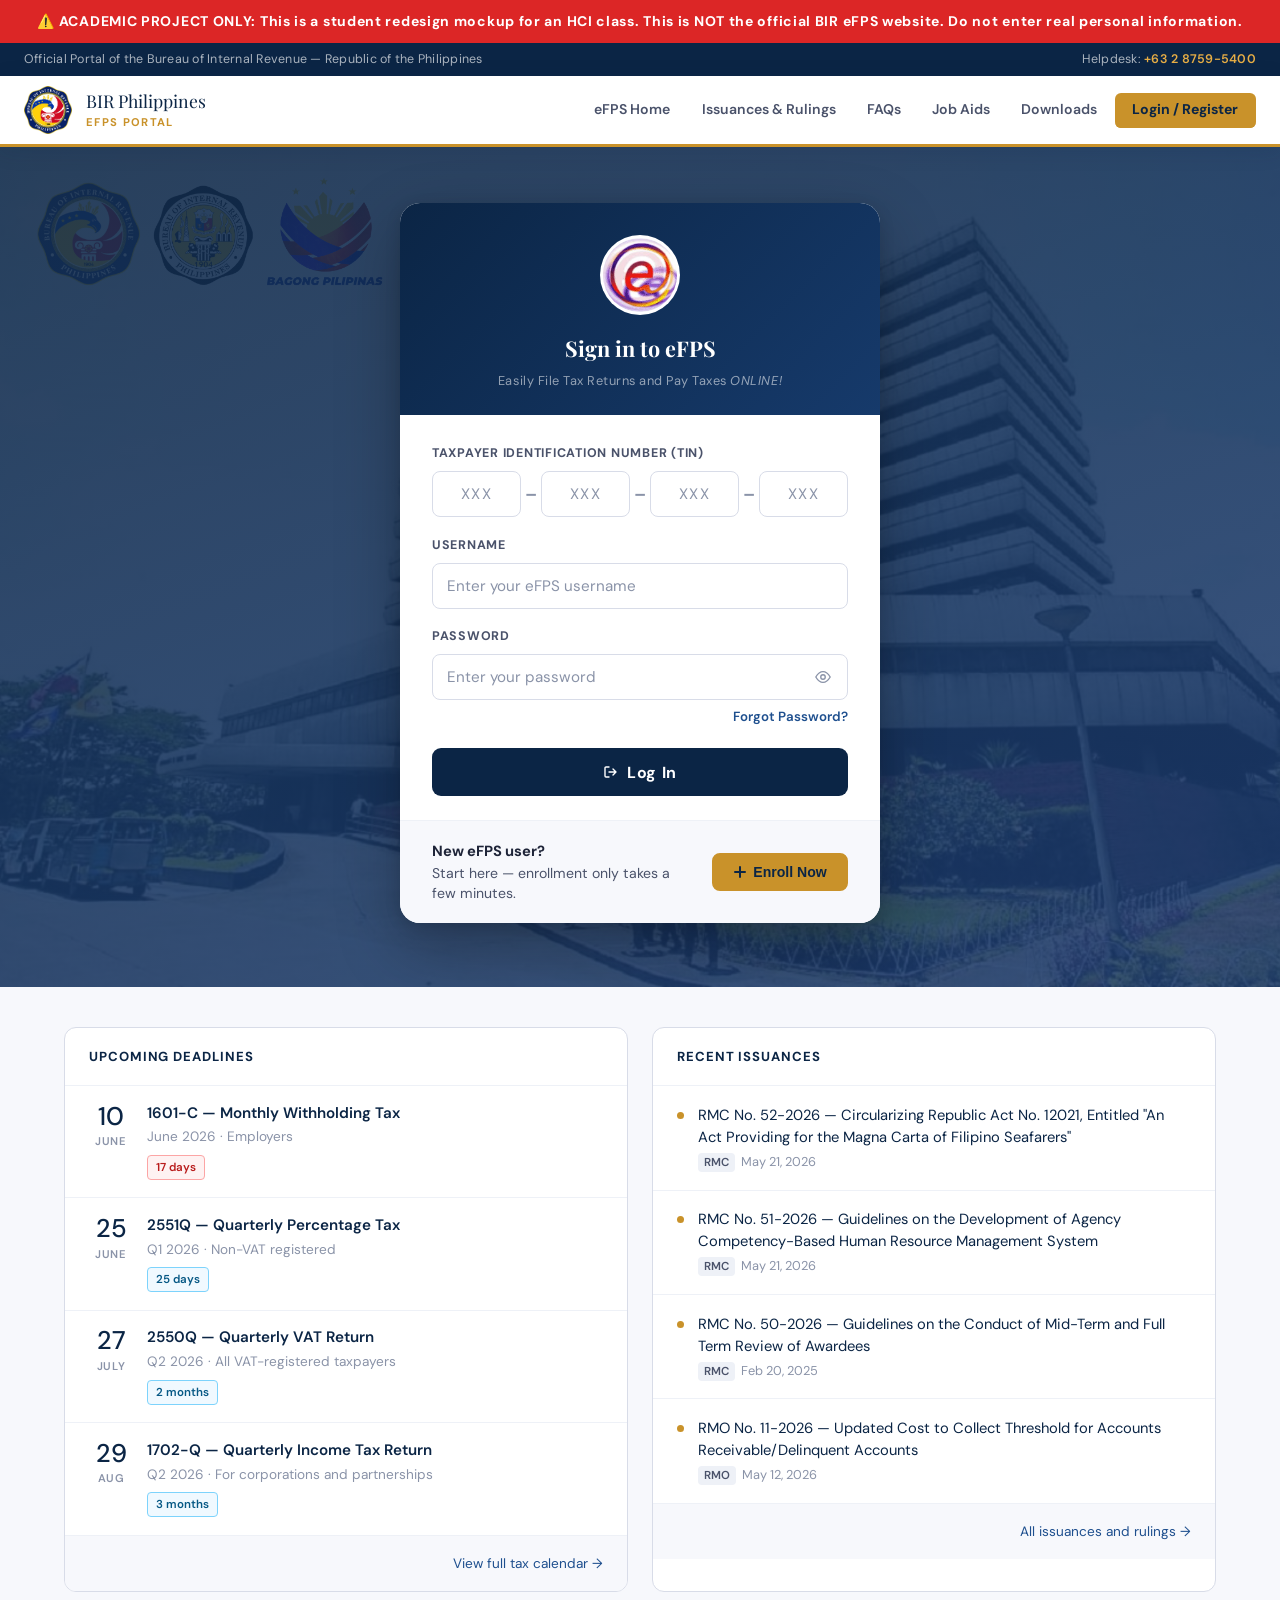
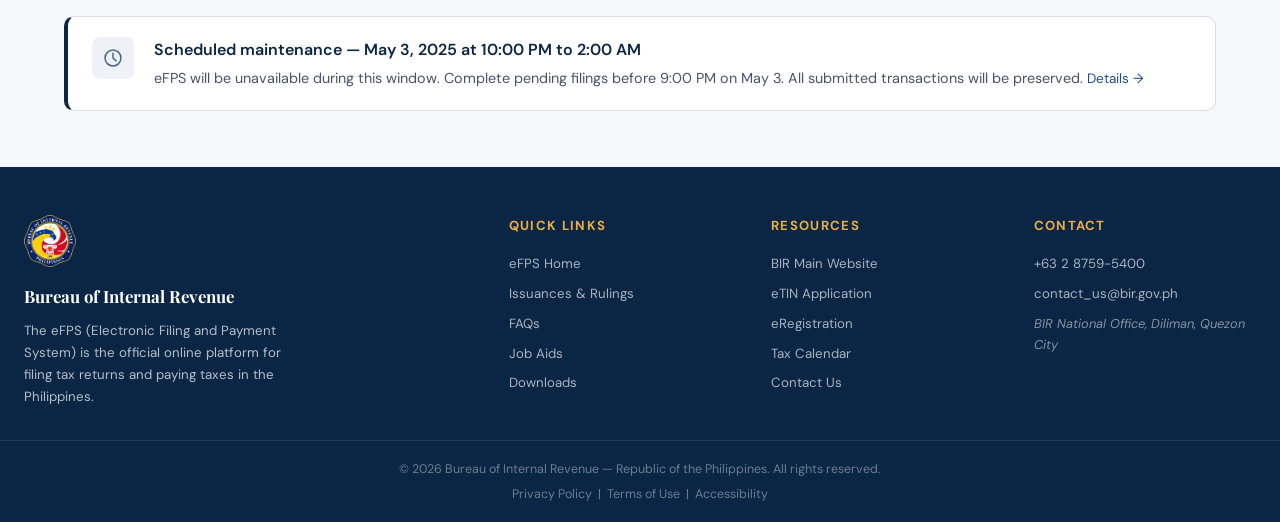
==== commit e6b40803: "fixed your concerns; tax filing now available via login" ====
--- a/index.html
+++ b/index.html
@@ -9,90 +9,83 @@
   <link rel="stylesheet" href="assets/css/style.css"/>
   <style>
     .efps-hub-page { flex: 1; display: flex; flex-direction: column; background: var(--off-white); }
-    
-    /* ADJUSTMENTS added to hub-hero, ::before, and inner*/
-    /* added an image bg to the login/register part */
+
     .hub-hero {
-    background: linear-gradient(160deg, var(--navy) 0%, #0d2d5a 55%, #0f3068 100%);
-    padding: 3.5rem 1.5rem 4rem;
-    position: relative;
-    overflow: hidden;
-    background-image: url(assets/img/bg-index.png);
-    background-size: contain;
-    background-size: cover;
-    background-position: center;
-    background-repeat: no-repeat;
+      background: linear-gradient(160deg, var(--navy) 0%, #0d2d5a 55%, #0f3068 100%);
+      padding: 3.5rem 1.5rem 4rem;
+      position: relative;
+      overflow: hidden;
+      background-image: url(assets/img/bg-index.png);
+      background-size: cover;
+      background-position: center;
+      background-repeat: no-repeat;
     }
 
     .hub-hero::before {
-    content: '';
-    position: absolute;
-    inset: 0;
-    background: linear-gradient(160deg, 
-        rgba(11, 37, 69, 0.88) 0%, 
-        rgba(13, 45, 90, 0.85) 55%, 
+      content: '';
+      position: absolute;
+      inset: 0;
+      background: linear-gradient(160deg,
+        rgba(11, 37, 69, 0.88) 0%,
+        rgba(13, 45, 90, 0.85) 55%,
         rgba(15, 48, 104, 0.82) 100%
-    );
-    z-index: 0;
-    pointer-events: none;
+      );
+      z-index: 0;
+      pointer-events: none;
     }
 
     .hub-inner {
-    max-width: 480px;
-    margin: 0 auto;
-    position: relative;
-    z-index: 1;
+      max-width: 480px;
+      margin: 0 auto;
+      position: relative;
+      z-index: 1;
     }
-    
+
     .login-card { background: #fff; border-radius: 20px; box-shadow: 0 24px 64px rgba(0,0,0,.28), 0 4px 16px rgba(0,0,0,.12); overflow: hidden; position: relative; }
     .login-card-top { background: linear-gradient(135deg, var(--navy) 0%, var(--navy-mid) 100%); padding: 2rem 2rem 1.5rem; text-align: center; position: relative; }
-    
+
     .bir-seal-wrap { width: 80px; height: 80px; border-radius: 50%; background: #ffffff; border: 3px solid rgba(255,255,255,.3); display: flex; align-items: center; justify-content: center; margin: 0 auto 1rem; overflow: hidden; }
     .bir-seal-wrap img { width: 100%; height: 100%; object-fit: contain; transform: scale(1.15); }
-    
+
     .login-card-top h2 { font-family: var(--font-display); font-size: 1.35rem; color: var(--white); margin-bottom: .25rem; }
     .login-card-top p { font-size: .8rem; color: rgba(255,255,255,.55); letter-spacing: .04em; }
     .login-card-body { padding: 1.75rem 2rem 1.5rem; }
-    
+
     .field-group { margin-bottom: 1.1rem; }
     .field-group label { display: block; font-size: .78rem; font-weight: 700; color: var(--gray-600); letter-spacing: .06em; text-transform: uppercase; margin-bottom: .45rem; }
     .field-group input, .field-group select, .field-group textarea { width: 100%; height: 46px; padding: 0 14px; border: 1.5px solid var(--gray-200); border-radius: 8px; font-family: var(--font-body); font-size: .95rem; color: var(--gray-800); background: var(--white); transition: border-color var(--dur-fast) var(--ease), box-shadow var(--dur-fast) var(--ease); outline: none; }
     .field-group input:focus, .field-group select:focus { border-color: var(--navy-light); box-shadow: 0 0 0 3px rgba(30,79,142,.12); }
     .field-group input::placeholder { color: var(--gray-400); }
     .field-group input[aria-invalid="true"] { border-color: var(--red-err); }
-    
+
     .tin-row { display: grid; grid-template-columns: 1.2fr 1fr 1fr 1fr; gap: 6px; }
     .tin-row input { text-align: center; font-size: .9rem; letter-spacing: .08em; padding: 0 8px; }
     .tin-separator { display: flex; align-items: center; justify-content: center; color: var(--gray-400); font-weight: 700; font-size: 1.1rem; user-select: none; }
     .tin-row-wrap { display: flex; align-items: center; gap: 4px; }
     .tin-seg { text-align: center; letter-spacing: .08em; }
-    .tin-seg-3 { flex: 3; }
-    .tin-seg-3b { flex: 3; }
-    .tin-seg-3c { flex: 3; }
-    .tin-seg-5 { flex: 4; }
-    
+
     .pw-wrap { position: relative; }
     .pw-wrap input { padding-right: 46px; }
     .pw-toggle { position: absolute; right: 12px; top: 50%; transform: translateY(-50%); background: none; border: none; cursor: pointer; padding: 4px; color: var(--gray-400); display: flex; align-items: center; border-radius: 4px; transition: color var(--dur-fast); }
     .pw-toggle:hover { color: var(--navy); }
     .pw-toggle:focus-visible { outline: 2px solid var(--gold-light); }
-    
+
     .forgot-link { display: block; font-size: .83rem; color: var(--navy-light); margin-top: .4rem; text-align: right; font-weight: 600; }
     .forgot-link:hover { color: var(--gold); }
-    
+
     .btn-login { width: 100%; height: 48px; background: var(--navy); color: var(--white); border: none; border-radius: 9px; font-family: var(--font-body); font-size: 1rem; font-weight: 700; cursor: pointer; letter-spacing: .04em; margin-top: 1.25rem; transition: background var(--dur-fast), box-shadow var(--dur-fast); display: flex; align-items: center; justify-content: center; gap: 8px; }
     .btn-login:hover { background: var(--navy-light); box-shadow: 0 6px 20px rgba(11,37,69,.3); }
     .btn-login:focus-visible { outline: 3px solid var(--gold-light); outline-offset: 2px; }
-    
+
     .enroll-strip { border-top: 1px solid var(--gray-100); background: var(--off-white); padding: 1.25rem 2rem; display: flex; align-items: center; justify-content: space-between; gap: 1rem; }
     .enroll-strip p { font-size: .88rem; color: var(--gray-600); line-height: 1.4; }
     .enroll-strip strong { display: block; font-size: .92rem; color: var(--gray-800); margin-bottom: 2px; }
-    
+
     .btn-enroll { flex-shrink: 0; display: inline-flex; align-items: center; gap: 6px; padding: .55rem 1.2rem; background: var(--gold); color: var(--navy); border-radius: 8px; font-weight: 700; font-size: .88rem; border: 2px solid var(--gold); cursor: pointer; white-space: nowrap; transition: background var(--dur-fast), box-shadow var(--dur-fast); text-decoration: none; }
     .btn-enroll:hover { background: var(--gold-light); border-color: var(--gold-light); color: var(--navy); box-shadow: 0 4px 14px rgba(201,146,42,.35); }
-    
+
     .hub-content { max-width: 1200px; margin: 0 auto; padding: 2.5rem 1.5rem 3.5rem; display: grid; grid-template-columns: 1fr 1fr; gap: 1.5rem; }
-    
+
     .modal-overlay { display: none; position: fixed; inset: 0; background: rgba(11,37,69,.72); backdrop-filter: blur(4px); z-index: 1000; align-items: center; justify-content: center; padding: 1rem; }
     .modal-overlay.open { display: flex; }
     .modal-box { background: var(--white); border-radius: 20px; width: 100%; max-width: 680px; max-height: 90vh; overflow-y: auto; box-shadow: 0 32px 80px rgba(0,0,0,.35); animation: modalIn .25s var(--ease) both; }
@@ -103,7 +96,8 @@
     .modal-close { background: rgba(255,255,255,.1); border: 1px solid rgba(255,255,255,.2); color: rgba(255,255,255,.8); border-radius: 8px; width: 36px; height: 36px; display: flex; align-items: center; justify-content: center; cursor: pointer; font-size: 1.1rem; transition: background var(--dur-fast); flex-shrink: 0; }
     .modal-close:hover { background: rgba(255,255,255,.2); }
     .modal-close:focus-visible { outline: 2px solid var(--gold-light); }
-    
+
+    /* ── Shared step-tabs (enrollment + filing) ── */
     .step-tabs { display: flex; border-bottom: 2px solid var(--gray-100); padding: 0 1.75rem; background: var(--white); gap: 0; }
     .step-tab { padding: .9rem 1.25rem; font-size: .83rem; font-weight: 700; letter-spacing: .04em; color: var(--gray-400); border-bottom: 3px solid transparent; margin-bottom: -2px; white-space: nowrap; display: flex; align-items: center; gap: 7px; user-select: none; }
     .step-tab.active { color: var(--navy); border-bottom-color: var(--navy-light); }
@@ -111,28 +105,33 @@
     .step-num { width: 22px; height: 22px; border-radius: 50%; background: var(--gray-100); display: flex; align-items: center; justify-content: center; font-size: .72rem; font-weight: 800; color: var(--gray-400); flex-shrink: 0; }
     .step-tab.active .step-num { background: var(--navy); color: var(--white); }
     .step-tab.done .step-num { background: var(--green-ok); color: var(--white); }
-    
+
+    /* ── Enrollment body/steps ── */
     .enrollment-body { padding: 1.75rem 1.75rem 1.5rem; }
     .enrollment-step { display: none; }
     .enrollment-step.active { display: block; }
-    
+
+    /* ── Filing body/steps (mirrors enrollment exactly) ── */
+    .filing-body { padding: 1.75rem 1.75rem 1.5rem; }
+    .filing-step { display: none; }
+    .filing-step.active { display: block; }
+
     .tp-type-row { display: flex; gap: .75rem; margin-bottom: 1.5rem; }
     .tp-type-btn { flex: 1; padding: .75rem; border: 2px solid var(--gray-200); border-radius: 10px; background: var(--white); cursor: pointer; text-align: center; font-family: var(--font-body); font-size: .9rem; font-weight: 700; color: var(--gray-600); transition: all var(--dur-fast); display: flex; align-items: center; justify-content: center; gap: 8px; }
     .tp-type-btn.selected { border-color: var(--navy-light); background: rgba(30,79,142,.05); color: var(--navy); box-shadow: 0 0 0 3px rgba(30,79,142,.1); }
     .tp-type-btn:focus-visible { outline: 3px solid var(--gold-light); }
-    
+
     .form-grid { display: grid; gap: .9rem; }
     .form-grid-2 { grid-template-columns: 1fr 1fr; }
     .form-grid-3 { grid-template-columns: 1fr 1fr 1fr; }
-    
     .col-span-2 { grid-column: span 2; }
     .col-span-3 { grid-column: span 3; }
-    
+
     .field-hint { display: block; font-size: .75rem; color: var(--gray-400); margin-top: .3rem; }
     .field-important { display: block; font-size: .78rem; color: #b45309; background: #fffbeb; border: 1px solid #fde68a; border-radius: 6px; padding: .5rem .75rem; margin-top: .75rem; line-height: 1.5; }
-    
+
+    /* ── Shared step-nav ── */
     .step-nav { display: flex; align-items: center; justify-content: space-between; gap: 1rem; padding-top: 1.25rem; border-top: 1px solid var(--gray-100); margin-top: 1.5rem; }
-    
     .btn-step { display: inline-flex; align-items: center; gap: 6px; padding: .65rem 1.5rem; border-radius: 8px; font-family: var(--font-body); font-size: .9rem; font-weight: 700; cursor: pointer; border: 2px solid transparent; transition: all var(--dur-fast); }
     .btn-step-next { background: var(--navy); color: var(--white); border-color: var(--navy); }
     .btn-step-next:hover { background: var(--navy-light); border-color: var(--navy-light); box-shadow: 0 4px 14px rgba(11,37,69,.28); }
@@ -143,29 +142,26 @@
     .btn-step-submit { background: var(--gold); color: var(--navy); border-color: var(--gold); }
     .btn-step-submit:hover { background: var(--gold-light); border-color: var(--gold-light); box-shadow: 0 4px 14px rgba(201,146,42,.35); }
     .btn-step-submit:focus-visible, .btn-step-next:focus-visible { outline: 3px solid var(--gold-light); outline-offset: 2px; }
-    
+
     .captcha-area { border: 2px dashed var(--gray-200); border-radius: 10px; padding: 1rem; text-align: center; background: var(--gray-100); }
-    .captcha-display { font-family: 'Courier New', monospace; font-size: 1.6rem; font-weight: 800; letter-spacing: .25em; color: var(--navy); background: rgba(255,255,255,.8); border-radius: 6px; padding: .5rem 1rem; display: inline-block; margin-bottom: .75rem; text-decoration: line-through wavy var(--gold) 1.5px; text-decoration-skip-ink: none; user-select: none; position: relative; }
+    .captcha-display { font-family: 'Courier New', monospace; font-size: 1.6rem; font-weight: 800; letter-spacing: .25em; color: var(--navy); background: rgba(255,255,255,.8); border-radius: 6px; padding: .5rem 1rem; display: inline-block; margin-bottom: .75rem; text-decoration: line-through wavy var(--gold) 1.5px; text-decoration-skip-ink: none; user-select: none; }
     .captcha-refresh { background: none; border: none; cursor: pointer; color: var(--navy-light); font-size: .82rem; font-weight: 600; display: inline-flex; align-items: center; gap: 4px; margin-left: .5rem; }
     .captcha-refresh:hover { color: var(--gold); }
-    
+
     .verify-modal-box { background: var(--white); border-radius: 16px; max-width: 420px; width: 100%; padding: 2rem; box-shadow: 0 24px 64px rgba(0,0,0,.3); text-align: center; animation: modalIn .2s var(--ease) both; }
     .verify-icon { width: 64px; height: 64px; border-radius: 50%; background: linear-gradient(135deg, var(--navy) 0%, var(--navy-mid) 100%); display: flex; align-items: center; justify-content: center; margin: 0 auto 1.25rem; }
     .verify-modal-box h3 { font-family: var(--font-display); font-size: 1.2rem; color: var(--navy); margin-bottom: .75rem; }
     .verify-modal-box p { font-size: .93rem; color: var(--gray-600); line-height: 1.6; margin-bottom: 1.5rem; }
     .verify-modal-box p strong { color: var(--navy); }
-    
     .btn-verify-ok { width: 100%; height: 46px; background: var(--navy); color: var(--white); border: none; border-radius: 8px; font-family: var(--font-body); font-size: .95rem; font-weight: 700; cursor: pointer; transition: background var(--dur-fast); }
     .btn-verify-ok:hover { background: var(--navy-light); }
-    
+
     .util-card { background: var(--white); border: 1px solid var(--gray-200); border-radius: 12px; overflow: hidden; }
-    
     .card-header { padding: 1.1rem 1.5rem; border-bottom: 1px solid var(--gray-100); display: flex; align-items: center; justify-content: space-between; }
     .card-title { font-size: .82rem; font-weight: 700; color: var(--navy); letter-spacing: .07em; text-transform: uppercase; }
-    
     .view-all { font-size: .85rem; color: var(--navy-light); }
     .view-all:hover { color: var(--gold); }
-    
+
     .dl-item, .news-item { padding: 1.1rem 1.5rem; border-bottom: 1px solid var(--gray-100); display: flex; align-items: flex-start; gap: 14px; }
     .dl-item:last-child, .news-item:last-child { border-bottom: none; }
     .dl-date { min-width: 44px; text-align: center; flex-shrink: 0; }
@@ -174,57 +170,87 @@
     .dl-form { font-size: .95rem; font-weight: 600; color: var(--navy); line-height: 1.3; margin-bottom: 3px; }
     .dl-desc { font-size: .85rem; color: var(--gray-400); }
     .dl-badge { display: inline-block; font-size: .72rem; font-weight: 600; padding: 2px 8px; border-radius: 4px; margin-top: 6px; }
-    
     .badge-urgent { background: #fef2f2; color: #b91c1c; border: 1px solid #fca5a5; }
     .badge-upcoming { background: #f0f9ff; color: #075985; border: 1px solid #7dd3fc; }
-    
+
     .news-dot { width: 7px; height: 7px; border-radius: 50%; background: var(--gold); flex-shrink: 0; margin-top: 8px; }
     .news-title { font-size: .92rem; color: var(--navy); line-height: 1.5; margin-bottom: 3px; }
     .news-meta { font-size: .8rem; color: var(--gray-400); }
     .news-type { background: var(--gray-100); color: var(--gray-600); padding: 2px 6px; border-radius: 4px; font-weight: 600; font-size: .72rem; }
-    
     .card-footer { padding: .9rem 1.5rem; background: var(--off-white); border-top: 1px solid var(--gray-100); text-align: right; }
-    
+
     .notice-bar { background: #0a1f3d; padding: 11px 1.5rem; display: flex; justify-content: center; }
     .notice-bar-inner { max-width: 1200px; width: 100%; display: flex; align-items: center; gap: 10px; }
     .notice-bar span { font-size: .88rem; color: #4d7aaa; }
     .notice-bar strong { color: #6a94bc; }
-    
     .notice-bar a { color: #6a94bc; border-bottom: 1px solid #4d7aaa; }
-    
+
     .maintenance-card { grid-column: 1 / -1; background: var(--white); border: 1px solid var(--gray-200); border-left: 4px solid var(--navy); border-radius: 10px; padding: 1.25rem 1.5rem; display: flex; align-items: flex-start; gap: 1.25rem; }
     .maint-icon-wrap { width: 42px; height: 42px; background: var(--gray-100); border-radius: 8px; display: flex; align-items: center; justify-content: center; flex-shrink: 0; }
     .maint-title { font-size: 1rem; font-weight: 600; color: var(--navy); margin-bottom: 4px; }
     .maint-desc { font-size: .9rem; color: var(--gray-600); line-height: 1.6; }
 
-    @media (max-width: 900px) { 
-      .hub-content { grid-template-columns: 1fr; } 
+    /* ── Filing form inline field styles ── */
+    .filing-field { margin-bottom: 1.1rem; }
+    .filing-field label { display: block; font-size: .78rem; font-weight: 700; color: var(--gray-600); letter-spacing: .06em; text-transform: uppercase; margin-bottom: .45rem; }
+    .filing-field input,
+    .filing-field select { width: 100%; height: 46px; padding: 0 14px; border: 1.5px solid var(--gray-200); border-radius: 8px; font-family: var(--font-body); font-size: .95rem; color: var(--gray-800); background: var(--white); outline: none; transition: border-color var(--dur-fast), box-shadow var(--dur-fast); box-sizing: border-box; }
+    .filing-field input:focus,
+    .filing-field select:focus { border-color: var(--navy-light); box-shadow: 0 0 0 3px rgba(30,79,142,.12); }
+    .filing-field input::placeholder { color: var(--gray-400); }
+
+    .filing-error { font-size: .78rem; color: var(--red-err); margin-top: .3rem; display: none; }
+    .filing-field.has-err input,
+    .filing-field.has-err select { border-color: var(--red-err); }
+
+    /* summary info bar between steps */
+    .filing-summary { background: var(--gray-100); border-radius: 8px; padding: .85rem 1rem; margin-bottom: 1.25rem; font-size: .88rem; color: var(--gray-600); line-height: 1.6; }
+    .filing-summary strong { color: var(--navy); }
+
+    /* radio options — same style as enrollment */
+    .radio-opts { display: flex; flex-direction: column; gap: .65rem; margin-top: .45rem; }
+    .radio-opt { display: flex; align-items: flex-start; gap: 10px; padding: .85rem 1rem; border: 1.5px solid var(--gray-200); border-radius: 8px; cursor: pointer; transition: border-color var(--dur-fast), background var(--dur-fast); }
+    .radio-opt:hover { border-color: var(--navy-light); background: rgba(30,79,142,.03); }
+    .radio-opt input[type=radio] { margin-top: 3px; accent-color: var(--navy); flex-shrink: 0; width: auto; height: auto; }
+    .radio-opt-label { font-size: .93rem; font-weight: 700; color: var(--navy); margin: 0 0 2px; }
+    .radio-opt-desc { font-size: .82rem; color: var(--gray-400); margin: 0; line-height: 1.45; }
+
+    /* success state */
+    .filing-success { text-align: center; padding: 2rem 1rem; }
+    .filing-success-icon { width: 64px; height: 64px; border-radius: 50%; background: #d4edda; display: flex; align-items: center; justify-content: center; margin: 0 auto 1.25rem; }
+    .filing-success-icon svg { width: 32px; height: 32px; color: #1a7a4a; }
+    .filing-success h3 { font-family: var(--font-display); font-size: 1.2rem; color: var(--navy); margin-bottom: .5rem; }
+    .filing-success p { font-size: .93rem; color: var(--gray-600); line-height: 1.6; }
+
+    @media (max-width: 900px) { .hub-content { grid-template-columns: 1fr; } }
+    @media (max-width: 640px) {
+      .hub-hero { padding: 2.5rem 1rem 3rem; }
+      .login-card-body { padding: 1.5rem 1.25rem 1.25rem; }
+      .login-card-top { padding: 1.5rem 1.25rem 1.25rem; }
+      .enroll-strip { flex-direction: column; text-align: center; }
+      .enroll-strip .btn-enroll { width: 100%; justify-content: center; }
+      .step-tabs { overflow-x: auto; padding: 0 1rem; }
+      .step-tab { padding: .85rem .9rem; font-size: .78rem; }
+      .enrollment-body, .filing-body { padding: 1.25rem 1.25rem 1rem; }
+      .form-grid-2 { grid-template-columns: 1fr; }
+      .form-grid-3 { grid-template-columns: 1fr; }
+      .col-span-2, .col-span-3 { grid-column: span 1; }
+      .tp-type-row { flex-direction: column; }
+      .modal-header { padding: 1.25rem; }
     }
-
-    @media (max-width: 640px) { 
-      .hub-hero { padding: 2.5rem 1rem 3rem; } 
-      .login-card-body { padding: 1.5rem 1.25rem 1.25rem; } 
-      .login-card-top { padding: 1.5rem 1.25rem 1.25rem; } 
-      .enroll-strip { flex-direction: column; text-align: center; } 
-      .enroll-strip 
-      .btn-enroll { width: 100%; justify-content: center; } 
-      .step-tabs { overflow-x: auto; padding: 0 1rem; } 
-      .step-tab { padding: .85rem .9rem; font-size: .78rem; } 
-      .enrollment-body { padding: 1.25rem 1.25rem 1rem; } 
-      .form-grid-2 { grid-template-columns: 1fr; } 
-      .form-grid-3 { grid-template-columns: 1fr; } 
-      .col-span-2, .col-span-3 { grid-column: span 1; } 
-      .tp-type-row { flex-direction: column; } 
-      .modal-header { padding: 1.25rem; } }
-  
   </style>
 </head>
 <body class="efps-hub-page">
-  <div style="background-color: #dc2626; color: white; text-align: center; padding: 10px; font-weight: bold; position: sticky; top: 0; z-index: 9999; font-size: 14px; letter-spacing: 0.05em;">
-  ⚠️ ACADEMIC PROJECT ONLY: This is a student redesign mockup for an HCI class. This is NOT the official BIR eFPS website. Do not enter real personal information.
+
+  <div style="background-color:#dc2626;color:white;text-align:center;padding:10px;font-weight:bold;position:sticky;top:0;z-index:9999;font-size:14px;letter-spacing:.05em;">
+    ⚠️ ACADEMIC PROJECT ONLY: This is a student redesign mockup for an HCI class. This is NOT the official BIR eFPS website. Do not enter real personal information.
   </div>
+
   <div id="nav-placeholder"></div>
 
+  <!-- ══════════════════════════════════════════════
+       HERO — Login card
+  ══════════════════════════════════════════════ -->
   <section class="hub-hero" aria-label="eFPS Login and Enrollment">
     <div class="hub-inner">
       <div class="login-card" role="main" aria-label="eFPS Login">
@@ -237,32 +263,32 @@
         </div>
 
         <div class="login-card-body">
-          <form id="loginForm" novalidate aria-label="eFPS Login form" onsubmit="event.preventDefault();">
+          <form id="loginForm" novalidate aria-label="eFPS Login form">
 
             <div class="field-group" id="fg-tin">
               <label for="tin-part1" id="tin-label">Taxpayer Identification Number (TIN)</label>
               <div class="tin-row-wrap" role="group" aria-labelledby="tin-label">
-                <input class="field-group input tin-seg" id="tin-part1" name="tin1" type="text" inputmode="numeric" maxlength="3" placeholder="XXX" pattern="\d{3}" autocomplete="off" aria-label="TIN first three digits" required style="flex:3; height:46px; border:1.5px solid var(--gray-200); border-radius:8px; padding:0 10px; font-family:var(--font-body); font-size:.95rem; text-align:center; letter-spacing:.1em; outline:none; transition: border-color .16s, box-shadow .16s;" />
+                <input class="tin-seg" id="tin-part1" name="tin1" type="text" inputmode="numeric" maxlength="3" placeholder="XXX" autocomplete="off" aria-label="TIN first three digits" style="flex:3;height:46px;border:1.5px solid var(--gray-200);border-radius:8px;padding:0 10px;font-family:var(--font-body);font-size:.95rem;text-align:center;letter-spacing:.1em;outline:none;transition:border-color .16s,box-shadow .16s;" />
                 <span class="tin-separator" aria-hidden="true">–</span>
-                <input class="field-group input tin-seg" id="tin-part2" name="tin2" type="text" inputmode="numeric" maxlength="3" placeholder="XXX" pattern="\d{3}" autocomplete="off" aria-label="TIN second three digits" required style="flex:3; height:46px; border:1.5px solid var(--gray-200); border-radius:8px; padding:0 10px; font-family:var(--font-body); font-size:.95rem; text-align:center; letter-spacing:.1em; outline:none; transition: border-color .16s, box-shadow .16s;" />
+                <input class="tin-seg" id="tin-part2" name="tin2" type="text" inputmode="numeric" maxlength="3" placeholder="XXX" autocomplete="off" aria-label="TIN second three digits" style="flex:3;height:46px;border:1.5px solid var(--gray-200);border-radius:8px;padding:0 10px;font-family:var(--font-body);font-size:.95rem;text-align:center;letter-spacing:.1em;outline:none;transition:border-color .16s,box-shadow .16s;" />
                 <span class="tin-separator" aria-hidden="true">–</span>
-                <input class="field-group input tin-seg" id="tin-part3" name="tin3" type="text" inputmode="numeric" maxlength="3" placeholder="XXX" pattern="\d{3}" autocomplete="off" aria-label="TIN third three digits" required style="flex:3; height:46px; border:1.5px solid var(--gray-200); border-radius:8px; padding:0 10px; font-family:var(--font-body); font-size:.95rem; text-align:center; letter-spacing:.1em; outline:none; transition: border-color .16s, box-shadow .16s;" />
+                <input class="tin-seg" id="tin-part3" name="tin3" type="text" inputmode="numeric" maxlength="3" placeholder="XXX" autocomplete="off" aria-label="TIN third three digits" style="flex:3;height:46px;border:1.5px solid var(--gray-200);border-radius:8px;padding:0 10px;font-family:var(--font-body);font-size:.95rem;text-align:center;letter-spacing:.1em;outline:none;transition:border-color .16s,box-shadow .16s;" />
                 <span class="tin-separator" aria-hidden="true">–</span>
-                <input class="field-group input tin-seg" id="tin-part4" name="tin3" type="text" inputmode="numeric" maxlength="3" placeholder="XXX" pattern="\d{3}" autocomplete="off" aria-label="TIN fourth three digits" required style="flex:3; height:46px; border:1.5px solid var(--gray-200); border-radius:8px; padding:0 10px; font-family:var(--font-body); font-size:.95rem; text-align:center; letter-spacing:.1em; outline:none; transition: border-color .16s, box-shadow .16s;" />
+                <input class="tin-seg" id="tin-part4" name="tin4" type="text" inputmode="numeric" maxlength="3" placeholder="XXX" autocomplete="off" aria-label="TIN fourth three digits" style="flex:3;height:46px;border:1.5px solid var(--gray-200);border-radius:8px;padding:0 10px;font-family:var(--font-body);font-size:.95rem;text-align:center;letter-spacing:.1em;outline:none;transition:border-color .16s,box-shadow .16s;" />
               </div>
             </div>
 
             <div class="field-group">
               <label for="login-username">Username</label>
-              <input type="text" id="login-username" name="username" autocomplete="username" placeholder="Enter your eFPS username" required aria-required="true" minlength="8" />
+              <input type="text" id="login-username" name="username" autocomplete="username" placeholder="Enter your eFPS username" />
             </div>
 
             <div class="field-group">
               <label for="login-password">Password</label>
               <div class="pw-wrap">
-                <input type="password" id="login-password" name="password" autocomplete="current-password" placeholder="Enter your password" required aria-required="true" />
+                <input type="password" id="login-password" name="password" autocomplete="current-password" placeholder="Enter your password" />
                 <button type="button" class="pw-toggle" aria-label="Show password" id="loginPwToggle">
-                  <svg id="eyeIconLogin" width="18" height="18" viewBox="0 0 20 20" fill="none" aria-hidden="true">
+                  <svg width="18" height="18" viewBox="0 0 20 20" fill="none" aria-hidden="true">
                     <path d="M10 4C5.5 4 2 10 2 10s3.5 6 8 6 8-6 8-6-3.5-6-8-6z" stroke="currentColor" stroke-width="1.5" stroke-linejoin="round"/>
                     <circle cx="10" cy="10" r="2.5" stroke="currentColor" stroke-width="1.5"/>
                   </svg>
@@ -278,92 +304,74 @@
               Log In
             </button>
           </form>
-
         </div>
 
         <div class="enroll-strip">
           <div>
-            <p><strong>New eFPS user?</strong>Start here — enrollment only takes a few minutes.</p>
+            <p><strong>New eFPS user?</strong> Start here — enrollment only takes a few minutes.</p>
           </div>
           <button type="button" class="btn-enroll" id="openEnrollBtn" aria-label="Open eFPS enrollment form" aria-haspopup="dialog">
             <svg width="14" height="14" viewBox="0 0 14 14" fill="none" aria-hidden="true"><path d="M7 2v10M2 7h10" stroke="currentColor" stroke-width="2" stroke-linecap="round"/></svg>
             Enroll Now
           </button>
         </div>
-
       </div>
     </div>
   </section>
 
-  <div class="notice-bar" aria-label="Scheduled maintenance notice">
-    <div class="notice-bar-inner">
-      <svg width="15" height="15" viewBox="0 0 14 14" fill="none" aria-hidden="true" style="flex-shrink:0">
-        <circle cx="7" cy="7" r="6" stroke="#4d7aaa" stroke-width="1.1"/>
-        <path d="M7 4v4M7 9.5v.5" stroke="#4d7aaa" stroke-width="1.1" stroke-linecap="round"/>
-      </svg>
-      <span><strong>Staggered deadlines in effect.</strong> eFPS Groups A–E have different ITR filing dates. <a href="pages/faqs.html">Check your group →</a></span>
-    </div>
-  </div>
-
+  <!-- Content cards -->
   <div class="hub-content" id="main-content">
 
     <div class="util-card" aria-labelledby="dl-heading">
       <div class="card-header">
         <span class="card-title" id="dl-heading">Upcoming Deadlines</span>
-        <a href="#" class="view-all">Full calendar →</a>
       </div>
       <div role="list">
-
         <div class="dl-item" role="listitem">
           <div class="dl-date" aria-label="June 10"><div class="dl-day">10</div><div class="dl-month">June</div></div>
           <div class="dl-info">
             <div class="dl-form">1601-C — Monthly Withholding Tax</div>
-            <div class="dl-desc">June 2026 &middot; Employers</div>
+            <div class="dl-desc">June 2026 · Employers</div>
             <span class="dl-badge badge-urgent">17 days</span>
           </div>
         </div>
-
-         <div class="dl-item" role="listitem">
+        <div class="dl-item" role="listitem">
           <div class="dl-date" aria-label="June 25"><div class="dl-day">25</div><div class="dl-month">June</div></div>
           <div class="dl-info">
             <div class="dl-form">2551Q — Quarterly Percentage Tax</div>
-            <div class="dl-desc">Q1 2026 &middot; Non-VAT registered</div>
+            <div class="dl-desc">Q1 2026 · Non-VAT registered</div>
             <span class="dl-badge badge-upcoming">25 days</span>
           </div>
         </div>
-       
         <div class="dl-item" role="listitem">
-          <div class="dl-date" aria-label="April 25"><div class="dl-day">27</div><div class="dl-month">July</div></div>
+          <div class="dl-date" aria-label="July 27"><div class="dl-day">27</div><div class="dl-month">July</div></div>
           <div class="dl-info">
             <div class="dl-form">2550Q — Quarterly VAT Return</div>
-            <div class="dl-desc">Q2 2026 &middot; All VAT-registered taxpayers</div>
+            <div class="dl-desc">Q2 2026 · All VAT-registered taxpayers</div>
             <span class="dl-badge badge-upcoming">2 months</span>
           </div>
         </div>
-
         <div class="dl-item" role="listitem">
           <div class="dl-date" aria-label="August 29"><div class="dl-day">29</div><div class="dl-month">Aug</div></div>
           <div class="dl-info">
             <div class="dl-form">1702-Q — Quarterly Income Tax Return</div>
-            <div class="dl-desc">Q2 2026 &middot; For corporations and partnerships</div>
+            <div class="dl-desc">Q2 2026 · For corporations and partnerships</div>
             <span class="dl-badge badge-upcoming">3 months</span>
           </div>
         </div>
-        </div>
-
-      <div class="card-footer"><a href="#" class="view-all">View full tax calendar →</a></div>
+      </div>
+      <div class="card-footer"><a href="https://cleodu-cpas.com/index.php/bir-tax-deadlines" class="view-all">View full tax calendar →</a></div>
     </div>
 
     <div class="util-card" aria-labelledby="iss-heading">
       <div class="card-header">
         <span class="card-title" id="iss-heading">Recent Issuances</span>
-        <a href="pages/issuances.html" class="view-all">All →</a>
       </div>
       <div role="list">
         <div class="news-item" role="listitem"><div class="news-dot" aria-hidden="true"></div><div><div class="news-title">RMC No. 52-2026 — Circularizing Republic Act No. 12021, Entitled "An Act Providing for the Magna Carta of Filipino Seafarers"</div><div class="news-meta"><span class="news-type">RMC</span>&nbsp; May 21, 2026</div></div></div>
         <div class="news-item" role="listitem"><div class="news-dot" aria-hidden="true"></div><div><div class="news-title">RMC No. 51-2026 — Guidelines on the Development of Agency Competency-Based Human Resource Management System</div><div class="news-meta"><span class="news-type">RMC</span>&nbsp; May 21, 2026</div></div></div>
-        <div class="news-item" role="listitem"><div class="news-dot" aria-hidden="true"></div><div><div class="news-title">RMC No. 50-2026 — Guidelines on the Conduct of Mid-Term and Full Term Review of Awardees of the Program to Institutionalize Meritocracy and Excellence in Human Resource Management</div><div class="news-meta"><span class="news-type">RMC</span>&nbsp; Feb 20, 2025</div></div></div>
-        <div class="news-item" role="listitem"><div class="news-dot" aria-hidden="true"></div><div><div class="news-title">RMO No. 11-2026 — Updated Cost to Collect Threshold for Accounts Receivable/Delinquent Accounts (AR/DA)</div><div class="news-meta"><span class="news-type">RMO</span>&nbsp; May 12, 2026</div></div></div>
+        <div class="news-item" role="listitem"><div class="news-dot" aria-hidden="true"></div><div><div class="news-title">RMC No. 50-2026 — Guidelines on the Conduct of Mid-Term and Full Term Review of Awardees</div><div class="news-meta"><span class="news-type">RMC</span>&nbsp; Feb 20, 2025</div></div></div>
+        <div class="news-item" role="listitem"><div class="news-dot" aria-hidden="true"></div><div><div class="news-title">RMO No. 11-2026 — Updated Cost to Collect Threshold for Accounts Receivable/Delinquent Accounts</div><div class="news-meta"><span class="news-type">RMO</span>&nbsp; May 12, 2026</div></div></div>
       </div>
       <div class="card-footer"><a href="pages/issuances.html" class="view-all">All issuances and rulings →</a></div>
     </div>
@@ -382,6 +390,10 @@
 
   <div id="footer-placeholder"></div>
 
+
+  <!-- ══════════════════════════════════════════════
+       ENROLLMENT MODAL
+  ══════════════════════════════════════════════ -->
   <div class="modal-overlay" id="enrollModal" role="dialog" aria-modal="true" aria-labelledby="enrollModalTitle">
     <div class="modal-box" id="enrollModalBox">
 
@@ -394,20 +406,15 @@
       </div>
 
       <div class="step-tabs" role="tablist" aria-label="Enrollment steps">
-        <div class="step-tab active" role="tab" aria-selected="true" aria-controls="step1" id="tab1">
-          <span class="step-num">1</span> Taxpayer Details
-        </div>
-        <div class="step-tab" role="tab" aria-selected="false" aria-controls="step2" id="tab2">
-          <span class="step-num">2</span> Account Details
-        </div>
-        <div class="step-tab" role="tab" aria-selected="false" aria-controls="step3" id="tab3">
-          <span class="step-num">3</span> Verification
-        </div>
+        <div class="step-tab active" role="tab" aria-selected="true" id="enroll-tab1"><span class="step-num">1</span> Taxpayer Details</div>
+        <div class="step-tab" role="tab" aria-selected="false" id="enroll-tab2"><span class="step-num">2</span> Account Details</div>
+        <div class="step-tab" role="tab" aria-selected="false" id="enroll-tab3"><span class="step-num">3</span> Verification</div>
       </div>
 
       <div class="enrollment-body">
 
-        <div class="enrollment-step active" id="step1" role="tabpanel" aria-labelledby="tab1">
+        <!-- Enroll step 1 -->
+        <div class="enrollment-step active" id="enroll-step1" role="tabpanel">
 
           <div class="tp-type-row" role="group" aria-label="Select taxpayer type">
             <button type="button" class="tp-type-btn selected" id="typeCorp" aria-pressed="true" onclick="selectTpType('corporate')">
@@ -420,57 +427,45 @@
             </button>
           </div>
 
-          <p style="font-size:.8rem; color:var(--gray-400); margin-bottom:1.1rem; line-height:1.5;">
+          <p style="font-size:.8rem;color:var(--gray-400);margin-bottom:1.1rem;line-height:1.5;">
             <strong style="color:var(--gray-600)">Note:</strong> All fields must be filled up, except Registered Name if account type is Individual.
           </p>
 
-          <form id="step1Form" novalidate onsubmit="event.preventDefault();">
+          <form id="enrollStep1Form" novalidate onsubmit="return false;">
             <div class="form-grid">
-
               <div class="field-group col-span-3" style="grid-column:1/-1">
                 <label id="enroll-tin-label">Taxpayer Identification Number (TIN)</label>
                 <div class="tin-row-wrap" role="group" aria-labelledby="enroll-tin-label">
-                  <input type="text" inputmode="numeric" maxlength="3" placeholder="XXX" aria-label="TIN digits 1-3" class="tin-seg" style="flex:3;height:46px;border:1.5px solid var(--gray-200);border-radius:8px;padding:0 8px;font-family:var(--font-body);font-size:.9rem;text-align:center;letter-spacing:.1em;outline:none;width:100%;"/>
+                  <input type="text" inputmode="numeric" maxlength="3" placeholder="XXX" aria-label="TIN digits 1-3" class="tin-seg enroll-tin-seg" style="flex:3;height:46px;border:1.5px solid var(--gray-200);border-radius:8px;padding:0 8px;font-family:var(--font-body);font-size:.9rem;text-align:center;letter-spacing:.1em;outline:none;width:100%;"/>
                   <span class="tin-separator" aria-hidden="true">–</span>
-                  <input type="text" inputmode="numeric" maxlength="3" placeholder="XXX" aria-label="TIN digits 4-6" class="tin-seg" style="flex:3;height:46px;border:1.5px solid var(--gray-200);border-radius:8px;padding:0 8px;font-family:var(--font-body);font-size:.9rem;text-align:center;letter-spacing:.1em;outline:none;width:100%;"/>
+                  <input type="text" inputmode="numeric" maxlength="3" placeholder="XXX" aria-label="TIN digits 4-6" class="tin-seg enroll-tin-seg" style="flex:3;height:46px;border:1.5px solid var(--gray-200);border-radius:8px;padding:0 8px;font-family:var(--font-body);font-size:.9rem;text-align:center;letter-spacing:.1em;outline:none;width:100%;"/>
                   <span class="tin-separator" aria-hidden="true">–</span>
-                  <input type="text" inputmode="numeric" maxlength="3" placeholder="XXX" aria-label="TIN digits 7-9" class="tin-seg" style="flex:3;height:46px;border:1.5px solid var(--gray-200);border-radius:8px;padding:0 8px;font-family:var(--font-body);font-size:.9rem;text-align:center;letter-spacing:.1em;outline:none;width:100%;"/>
+                  <input type="text" inputmode="numeric" maxlength="3" placeholder="XXX" aria-label="TIN digits 7-9" class="tin-seg enroll-tin-seg" style="flex:3;height:46px;border:1.5px solid var(--gray-200);border-radius:8px;padding:0 8px;font-family:var(--font-body);font-size:.9rem;text-align:center;letter-spacing:.1em;outline:none;width:100%;"/>
                   <span class="tin-separator" aria-hidden="true">–</span>
-                  <input type="text" inputmode="numeric" maxlength="3" placeholder="XXX" aria-label="TIN digits 10-12" class="tin-seg" style="flex:3;height:46px;border:1.5px solid var(--gray-200);border-radius:8px;padding:0 8px;font-family:var(--font-body);font-size:.9rem;text-align:center;letter-spacing:.1em;outline:none;width:100%;"/>
+                  <input type="text" inputmode="numeric" maxlength="3" placeholder="XXX" aria-label="TIN digits 10-12" class="tin-seg enroll-tin-seg" style="flex:3;height:46px;border:1.5px solid var(--gray-200);border-radius:8px;padding:0 8px;font-family:var(--font-body);font-size:.9rem;text-align:center;letter-spacing:.1em;outline:none;width:100%;"/>
                 </div>
               </div>
-
               <div class="field-group col-span-3" id="regNameField" style="grid-column:1/-1">
                 <label for="e-regname">Registered Name <span style="font-weight:400;color:var(--gray-400)">(Corporate accounts)</span></label>
                 <input type="text" id="e-regname" placeholder="Official corporate / business name" />
                 <span class="field-hint">If Corporate Account, Name should be of the business' authorized representative.</span>
               </div>
-
             </div>
 
             <div class="form-grid form-grid-3" style="margin-top:.9rem">
-              <div class="field-group">
-                <label for="e-lastname">Last Name</label>
-                <input type="text" id="e-lastname" autocomplete="family-name" placeholder="Dela Cruz" required aria-required="true"/>
-              </div>
-              <div class="field-group">
-                <label for="e-firstname">First Name</label>
-                <input type="text" id="e-firstname" autocomplete="given-name" placeholder="Juan" required aria-required="true"/>
-              </div>
-              <div class="field-group">
-                <label for="e-midname">Middle Name</label>
-                <input type="text" id="e-midname" autocomplete="additional-name" placeholder="Santos"/>
-              </div>
+              <div class="field-group"><label for="e-lastname">Last Name</label><input type="text" id="e-lastname" autocomplete="family-name" placeholder="Dela Cruz" /></div>
+              <div class="field-group"><label for="e-firstname">First Name</label><input type="text" id="e-firstname" autocomplete="given-name" placeholder="Juan" /></div>
+              <div class="field-group"><label for="e-midname">Middle Name</label><input type="text" id="e-midname" autocomplete="additional-name" placeholder="Santos"/></div>
             </div>
 
             <div class="form-grid form-grid-2" style="margin-top:.9rem">
               <div class="field-group">
                 <label for="e-dob">Date of Birth / Incorporation</label>
-                <input type="date" id="e-dob" required aria-required="true" style="height:46px;"/>
+                <input type="date" id="e-dob" style="height:46px;"/>
               </div>
               <div class="field-group">
                 <label for="e-efiling-reason">Reason for eFiling</label>
-                <select id="e-efiling-reason" required aria-required="true" style="height:46px;padding:0 14px;border:1.5px solid var(--gray-200);border-radius:8px;font-family:var(--font-body);font-size:.95rem;outline:none;background:var(--white);">
+                <select id="e-efiling-reason" style="height:46px;padding:0 14px;border:1.5px solid var(--gray-200);border-radius:8px;font-family:var(--font-body);font-size:.95rem;outline:none;background:var(--white);">
                   <option value="">Select reason for eFiling</option>
                   <option>Required by BIR (mandatory filer)</option>
                   <option>Voluntary enrollment</option>
@@ -483,14 +478,8 @@
             </div>
 
             <div class="form-grid form-grid-2" style="margin-top:.9rem">
-              <div class="field-group">
-                <label for="e-housenum">House / Building No.</label>
-                <input type="text" id="e-housenum" placeholder="Unit 4B, Tower 1"/>
-              </div>
-              <div class="field-group">
-                <label for="e-street">Street</label>
-                <input type="text" id="e-street" placeholder="Ayala Avenue"/>
-              </div>
+              <div class="field-group"><label for="e-housenum">House / Building No.</label><input type="text" id="e-housenum" placeholder="Unit 4B, Tower 1"/></div>
+              <div class="field-group"><label for="e-street">Street</label><input type="text" id="e-street" placeholder="Ayala Avenue"/></div>
             </div>
 
             <div class="form-grid form-grid-3" style="margin-top:.9rem">
@@ -498,12 +487,10 @@
                 <label for="e-region">Region</label>
                 <select id="e-region" style="height:46px;padding:0 14px;border:1.5px solid var(--gray-200);border-radius:8px;font-family:var(--font-body);font-size:.9rem;outline:none;background:var(--white);">
                   <option value="">Select Region</option>
-                  <option>NCR</option><option>Region I</option><option>Region II</option>
-                  <option>Region III</option><option>Region IV-A</option><option>Region IV-B</option>
-                  <option>Region V</option><option>Region VI</option><option>Region VII</option>
-                  <option>Region VIII</option><option>Region IX</option><option>Region X</option>
-                  <option>Region XI</option><option>Region XII</option><option>CARAGA</option>
-                  <option>CAR</option><option>BARMM</option>
+                  <option>NCR</option><option>Region I</option><option>Region II</option><option>Region III</option>
+                  <option>Region IV-A</option><option>Region IV-B</option><option>Region V</option><option>Region VI</option>
+                  <option>Region VII</option><option>Region VIII</option><option>Region IX</option><option>Region X</option>
+                  <option>Region XI</option><option>Region XII</option><option>CARAGA</option><option>CAR</option><option>BARMM</option>
                 </select>
               </div>
               <div class="field-group">
@@ -521,15 +508,12 @@
             </div>
 
             <div class="form-grid form-grid-2" style="margin-top:.9rem">
-              <div class="field-group">
-                <label for="e-contact">Contact Number</label>
-                <input type="tel" id="e-contact" autocomplete="tel" placeholder="+63 9XX XXX XXXX" inputmode="tel"/>
-              </div>
+              <div class="field-group"><label for="e-contact">Contact Number</label><input type="tel" id="e-contact" autocomplete="tel" placeholder="+63 9XX XXX XXXX"/></div>
             </div>
 
             <div class="step-nav">
               <button type="button" class="btn-step btn-step-cancel" onclick="closeEnroll()">Cancel</button>
-              <button type="button" class="btn-step btn-step-next" onclick="goStep(2)">
+              <button type="button" class="btn-step btn-step-next" onclick="enrollGoStep(2)">
                 Next: Account Details
                 <svg width="14" height="14" viewBox="0 0 14 14" fill="none" aria-hidden="true"><path d="M5 3l4 4-4 4" stroke="currentColor" stroke-width="1.5" stroke-linecap="round" stroke-linejoin="round"/></svg>
               </button>
@@ -537,27 +521,26 @@
           </form>
         </div>
 
-        <div class="enrollment-step" id="step2" role="tabpanel" aria-labelledby="tab2">
-          <form id="step2Form" novalidate onsubmit="event.preventDefault();">
-
+        <!-- Enroll step 2 -->
+        <div class="enrollment-step" id="enroll-step2" role="tabpanel">
+          <form id="enrollStep2Form" novalidate onsubmit="return false;">
             <div class="form-grid form-grid-2">
               <div class="field-group">
                 <label for="e-username">Username</label>
-                <input type="text" id="e-username" autocomplete="username" placeholder="e.g. jdelacruz2025" minlength="8" required aria-required="true"/>
+                <input type="text" id="e-username" autocomplete="username" placeholder="e.g. jdelacruz2025" minlength="8"/>
                 <span class="field-hint">One word, at least 8 characters. No special characters.</span>
               </div>
               <div class="field-group">
                 <label for="e-email">Email Address</label>
-                <input type="email" id="e-email" autocomplete="email" placeholder="name@domain.com" required aria-required="true"/>
+                <input type="email" id="e-email" autocomplete="email" placeholder="name@domain.com"/>
                 <span class="field-hint">Verification code will be sent here.</span>
               </div>
             </div>
-
             <div class="form-grid form-grid-2" style="margin-top:.9rem">
               <div class="field-group">
                 <label for="e-password">Password</label>
                 <div class="pw-wrap">
-                  <input type="password" id="e-password" autocomplete="new-password" placeholder="8 to 15 characters" minlength="8" maxlength="15" required aria-required="true"/>
+                  <input type="password" id="e-password" autocomplete="new-password" placeholder="8 to 15 characters" minlength="8" maxlength="15"/>
                   <button type="button" class="pw-toggle" onclick="togglePw('e-password',this)" aria-label="Show password">
                     <svg width="18" height="18" viewBox="0 0 20 20" fill="none" aria-hidden="true"><path d="M10 4C5.5 4 2 10 2 10s3.5 6 8 6 8-6 8-6-3.5-6-8-6z" stroke="currentColor" stroke-width="1.5" stroke-linejoin="round"/><circle cx="10" cy="10" r="2.5" stroke="currentColor" stroke-width="1.5"/></svg>
                   </button>
@@ -567,18 +550,17 @@
               <div class="field-group">
                 <label for="e-confirmpassword">Confirm Password</label>
                 <div class="pw-wrap">
-                  <input type="password" id="e-confirmpassword" autocomplete="new-password" placeholder="Re-enter password" required aria-required="true"/>
+                  <input type="password" id="e-confirmpassword" autocomplete="new-password" placeholder="Re-enter password"/>
                   <button type="button" class="pw-toggle" onclick="togglePw('e-confirmpassword',this)" aria-label="Show confirm password">
                     <svg width="18" height="18" viewBox="0 0 20 20" fill="none" aria-hidden="true"><path d="M10 4C5.5 4 2 10 2 10s3.5 6 8 6 8-6 8-6-3.5-6-8-6z" stroke="currentColor" stroke-width="1.5" stroke-linejoin="round"/><circle cx="10" cy="10" r="2.5" stroke="currentColor" stroke-width="1.5"/></svg>
                   </button>
                 </div>
               </div>
             </div>
-
             <div class="form-grid form-grid-3" style="margin-top:.9rem">
               <div class="field-group col-span-2" style="grid-column:1/3">
                 <label for="e-challenge">Challenge Question</label>
-                <select id="e-challenge" style="height:46px;padding:0 14px;border:1.5px solid var(--gray-200);border-radius:8px;font-family:var(--font-body);font-size:.9rem;outline:none;background:var(--white);width:100%;" required>
+                <select id="e-challenge" style="height:46px;padding:0 14px;border:1.5px solid var(--gray-200);border-radius:8px;font-family:var(--font-body);font-size:.9rem;outline:none;background:var(--white);width:100%;">
                   <option value="">Select a challenge question</option>
                   <option>What is your mother's maiden name?</option>
                   <option>What was the name of your first pet?</option>
@@ -588,31 +570,19 @@
                 </select>
               </div>
             </div>
-
             <div class="form-grid form-grid-2" style="margin-top:.9rem">
-              <div class="field-group">
-                <label for="e-answer">Answer</label>
-                <input type="text" id="e-answer" placeholder="Your answer" required aria-required="true"/>
-                <span class="field-hint">Case-sensitive. No special characters.</span>
-              </div>
-              <div class="field-group">
-                <label for="e-confirmanswer">Confirm Answer</label>
-                <input type="text" id="e-confirmanswer" placeholder="Re-enter your answer" required aria-required="true"/>
-              </div>
-            </div>
-
-            <span class="field-important">
-              ⚠ <strong>IMPORTANT:</strong> Username, Password, and Answer to Challenge Question are case-sensitive. Use of special characters is not allowed.
-            </span>
-
+              <div class="field-group"><label for="e-answer">Answer</label><input type="text" id="e-answer" placeholder="Your answer"/><span class="field-hint">Case-sensitive. No special characters.</span></div>
+              <div class="field-group"><label for="e-confirmanswer">Confirm Answer</label><input type="text" id="e-confirmanswer" placeholder="Re-enter your answer"/></div>
+            </div>
+            <span class="field-important">⚠ <strong>IMPORTANT:</strong> Username, Password, and Answer to Challenge Question are case-sensitive. Use of special characters is not allowed.</span>
             <div class="step-nav">
-              <button type="button" class="btn-step btn-step-prev" onclick="goStep(1)">
+              <button type="button" class="btn-step btn-step-prev" onclick="enrollGoStep(1)">
                 <svg width="14" height="14" viewBox="0 0 14 14" fill="none" aria-hidden="true"><path d="M9 3L5 7l4 4" stroke="currentColor" stroke-width="1.5" stroke-linecap="round" stroke-linejoin="round"/></svg>
                 Previous
               </button>
               <div style="display:flex;gap:.75rem;align-items:center;">
                 <button type="button" class="btn-step btn-step-cancel" onclick="closeEnroll()">Cancel</button>
-                <button type="button" class="btn-step btn-step-next" onclick="goStep(3)">
+                <button type="button" class="btn-step btn-step-next" onclick="enrollGoStep(3)">
                   Next: Verification
                   <svg width="14" height="14" viewBox="0 0 14 14" fill="none" aria-hidden="true"><path d="M5 3l4 4-4 4" stroke="currentColor" stroke-width="1.5" stroke-linecap="round" stroke-linejoin="round"/></svg>
                 </button>
@@ -621,43 +591,40 @@
           </form>
         </div>
 
-        <div class="enrollment-step" id="step3" role="tabpanel" aria-labelledby="tab3">
-          <form id="step3Form" novalidate onsubmit="event.preventDefault();">
-
+        <!-- Enroll step 3 -->
+        <div class="enrollment-step" id="enroll-step3" role="tabpanel">
+          <form id="enrollStep3Form" novalidate onsubmit="return false;">
             <p style="font-size:.9rem;color:var(--gray-600);margin-bottom:1.25rem;line-height:1.6;">
               A verification code has been sent to <strong id="sentEmailDisplay" style="color:var(--navy)">your registered email</strong>. Please check your inbox and enter the code below.
             </p>
-
             <div class="form-grid">
               <div class="field-group">
                 <label for="e-vercode">E-mail Verification Code</label>
-                <input type="text" id="e-vercode" inputmode="numeric" autocomplete="one-time-code" placeholder="Enter the code sent to your email" required aria-required="true" maxlength="10"/>
+                <input type="text" id="e-vercode" inputmode="numeric" autocomplete="one-time-code" placeholder="Enter the code sent to your email" maxlength="10"/>
                 <span class="field-hint">Please check your email to retrieve the verification code.</span>
               </div>
             </div>
-
             <div class="field-group" style="margin-top:1rem">
               <label>Captcha Code</label>
               <div class="captcha-area" aria-label="CAPTCHA verification">
                 <div>
-                  <span class="captcha-display" id="captchaDisplay" aria-label="CAPTCHA characters, read aloud: ">KQDI0</span>
+                  <span class="captcha-display" id="captchaDisplay">KQDI0</span>
                   <button type="button" class="captcha-refresh" onclick="refreshCaptcha()" aria-label="Refresh CAPTCHA">
                     <svg width="13" height="13" viewBox="0 0 14 14" fill="none" aria-hidden="true"><path d="M2 7a5 5 0 019.5-2M12 7a5 5 0 01-9.5 2" stroke="currentColor" stroke-width="1.4" stroke-linecap="round"/><path d="M11.5 2v3h-3M2.5 12V9h3" stroke="currentColor" stroke-width="1.4" stroke-linecap="round" stroke-linejoin="round"/></svg>
                     Refresh
                   </button>
                 </div>
               </div>
-              <input type="text" id="e-captcha" placeholder="Input the characters in the image above" style="margin-top:.75rem;" required aria-required="true" autocomplete="off" aria-describedby="captchaDisplay"/>
-            </div>
-
+              <input type="text" id="e-captcha" placeholder="Input the characters in the image above" style="margin-top:.75rem;" autocomplete="off" aria-describedby="captchaDisplay"/>
+            </div>
             <div class="step-nav">
-              <button type="button" class="btn-step btn-step-prev" onclick="goStep(2)">
+              <button type="button" class="btn-step btn-step-prev" onclick="enrollGoStep(2)">
                 <svg width="14" height="14" viewBox="0 0 14 14" fill="none" aria-hidden="true"><path d="M9 3L5 7l4 4" stroke="currentColor" stroke-width="1.5" stroke-linecap="round" stroke-linejoin="round"/></svg>
                 Previous
               </button>
               <div style="display:flex;gap:.75rem;align-items:center;">
                 <button type="button" class="btn-step btn-step-cancel" onclick="closeEnroll()">Cancel</button>
-                <button type="button" class="btn-step btn-step-submit" id="submitEnrollBtn" onclick="submitEnrollment()">
+                <button type="button" class="btn-step btn-step-submit" onclick="submitEnrollment()">
                   <svg width="14" height="14" viewBox="0 0 14 14" fill="none" aria-hidden="true"><path d="M2 7l4 4 6-6" stroke="currentColor" stroke-width="1.8" stroke-linecap="round" stroke-linejoin="round"/></svg>
                   Submit Enrollment
                 </button>
@@ -666,10 +633,14 @@
           </form>
         </div>
 
-      </div>
-    </div>
-  </div>
-
+      </div><!-- /.enrollment-body -->
+    </div><!-- /.modal-box -->
+  </div><!-- /#enrollModal -->
+
+
+  <!-- ══════════════════════════════════════════════
+       EMAIL VERIFY SUB-MODAL
+  ══════════════════════════════════════════════ -->
   <div class="modal-overlay" id="verifyEmailModal" role="dialog" aria-modal="true" aria-labelledby="verifyModalTitle">
     <div class="verify-modal-box">
       <div class="verify-icon" aria-hidden="true">
@@ -680,181 +651,601 @@
       </div>
       <h3 id="verifyModalTitle">Check Your Email</h3>
       <p>The verification code was already sent to <strong id="verifyEmailAddr">your registered email</strong>. Please check your email to retrieve the code and complete your enrollment.</p>
-      <button type="button" class="btn-verify-ok" id="verifyOkBtn" onclick="closeVerifyModal()">OK</button>
+      <button type="button" class="btn-verify-ok" id="verifyOkBtn">OK</button>
     </div>
   </div>
 
 
+  <!-- ══════════════════════════════════════════════
+       FILING MODAL  (mirrors enrollment structure)
+  ══════════════════════════════════════════════ -->
+  <div class="modal-overlay" id="filingModal" role="dialog" aria-modal="true" aria-labelledby="filingModalTitle">
+    <div class="modal-box" id="filingModalBox">
+
+      <div class="modal-header">
+        <div>
+          <h2 id="filingModalTitle">eFPS Tax Filing</h2>
+          <p>Complete all steps to file your tax return.</p>
+        </div>
+        <button type="button" class="modal-close" id="closeFilingBtn" aria-label="Close filing form">✕</button>
+      </div>
+
+      <!-- Filing tabs -->
+      <div class="step-tabs" role="tablist" aria-label="Filing steps">
+        <div class="step-tab active" role="tab" aria-selected="true" id="filing-tab1"><span class="step-num">1</span> eFPS User Menu</div>
+        <div class="step-tab" role="tab" aria-selected="false" id="filing-tab2"><span class="step-num">2</span> Online / Offline Form</div>
+        <div id="filing-tab3" style="display: none;"></div>
+      </div>
+
+      <div class="filing-body">
+
+        <!-- Filing step 1 — eFPS User Menu -->
+        <div class="filing-step active" id="filing-step1" role="tabpanel">
+          <form id="filingStep1Form" novalidate onsubmit="return false;">
+
+            <div class="filing-field" id="ff-tin">
+              <label id="ff-tin-label">Taxpayer Identification Number (TIN)</label>
+              <div class="tin-row-wrap" role="group" aria-labelledby="ff-tin-label">
+                <input type="text" inputmode="numeric" maxlength="3" placeholder="XXX" aria-label="TIN digits 1-3" class="filing-tin-seg" style="flex:3;height:46px;border:1.5px solid var(--gray-200);border-radius:8px;padding:0 10px;font-family:var(--font-body);font-size:.95rem;text-align:center;letter-spacing:.1em;outline:none;transition:border-color .16s,box-shadow .16s;"/>
+                <span class="tin-separator" aria-hidden="true">–</span>
+                <input type="text" inputmode="numeric" maxlength="3" placeholder="XXX" aria-label="TIN digits 4-6" class="filing-tin-seg" style="flex:3;height:46px;border:1.5px solid var(--gray-200);border-radius:8px;padding:0 10px;font-family:var(--font-body);font-size:.95rem;text-align:center;letter-spacing:.1em;outline:none;transition:border-color .16s,box-shadow .16s;"/>
+                <span class="tin-separator" aria-hidden="true">–</span>
+                <input type="text" inputmode="numeric" maxlength="3" placeholder="XXX" aria-label="TIN digits 7-9" class="filing-tin-seg" style="flex:3;height:46px;border:1.5px solid var(--gray-200);border-radius:8px;padding:0 10px;font-family:var(--font-body);font-size:.95rem;text-align:center;letter-spacing:.1em;outline:none;transition:border-color .16s,box-shadow .16s;"/>
+                <span class="tin-separator" aria-hidden="true">–</span>
+                <input type="text" inputmode="numeric" maxlength="3" placeholder="XXX" aria-label="TIN digits 10-12" class="filing-tin-seg" style="flex:3;height:46px;border:1.5px solid var(--gray-200);border-radius:8px;padding:0 10px;font-family:var(--font-body);font-size:.95rem;text-align:center;letter-spacing:.1em;outline:none;transition:border-color .16s,box-shadow .16s;"/>
+              </div>
+              <div class="filing-error" id="ff-tin-err">Please enter your complete 12-digit TIN.</div>
+            </div>
+
+            <div class="filing-field" id="ff-regname-field">
+              <label for="ff-regname">Registered Name</label>
+              <input type="text" id="ff-regname" placeholder="Registered Name Here" />
+              <div class="filing-error" id="ff-regname-err">Registered name is required.</div>
+            </div>
+
+            <div class="filing-field" id="ff-form-field">
+  <label for="ff-form">Select Filing Form</label>
+  <select id="ff-form">
+    <option value="">– Select a form –</option>
+    
+    <optgroup label="Income Tax Returns (ITR)">
+      <option value="1700">Form 1700 – Annual ITR for Purely Compensation Earners</option>
+      <option value="1701">Form 1701 – Annual ITR for Self-Employed</option>
+      <option value="1701A">Form 1701A – Annual ITR for Business/Profession Income</option>
+      <option value="1701Q">Form 1701Q – Quarterly ITR for Individuals</option>
+      <option value="1702RT">Form 1702-RT – Annual ITR for Regular Corporations</option>
+      <option value="1702EX">Form 1702-EX – Annual ITR for Exempt Corporations</option>
+      <option value="1702MX">Form 1702-MX – Annual ITR for Mixed Income Corporations</option>
+      <option value="1702Q">Form 1702Q – Quarterly ITR for Corporations</option>
+      <option value="1704">Form 1704 – Improperly Accumulated Earnings Tax Return</option>
+    </optgroup>
+
+    <optgroup label="Withholding Tax Forms">
+      <option value="0619E">Form 0619-E – Monthly Remittance of Expanded Withholding Tax</option>
+      <option value="0619F">Form 0619-F – Monthly Remittance of Final Withholding Tax</option>
+      <option value="1600">Form 1600 – Monthly Remittance of VAT Withheld</option>
+      <option value="1600PT">Form 1600-PT – Monthly Remittance of Other Percentage Taxes Withheld</option>
+      <option value="1600WP">Form 1600WP – Remittance of Percentage Tax on Winnings and Prizes</option>
+      <option value="1601C">Form 1601-C – Monthly Remittance of Income Taxes Withheld on Compensation</option>
+      <option value="1601EQ">Form 1601EQ – Quarterly Remittance of Expanded Withholding Tax</option>
+      <option value="1601FQ">Form 1601FQ – Quarterly Remittance of Final Withholding Tax</option>
+      <option value="1602Q">Form 1602Q – Quarterly Remittance of Final Taxes Withheld on Interest Paid on Deposits</option>
+      <option value="1603Q">Form 1603Q – Quarterly Remittance of Final Income Taxes Withheld on Fringe Benefits</option>
+      <option value="1604C">Form 1604-C – Annual Info Return of Income Taxes Withheld on Compensation</option>
+      <option value="1604E">Form 1604-E – Annual Info Return of Expanded Withholding Tax</option>
+      <option value="1604F">Form 1604-F – Annual Info Return of Final Withholding Taxes</option>
+      <option value="1606">Form 1606 – Withholding Tax Remittance for Onerous Transfer of Real Property</option>
+    </optgroup>
+
+    <optgroup label="Value-Added Tax (VAT) &amp; Business Percentage Taxes">
+      <option value="2550M">Form 2550M – Monthly Value-Added Tax Declaration</option>
+      <option value="2550Q">Form 2550Q – Quarterly Value-Added Tax Return</option>
+      <option value="2551Q">Form 2551Q – Quarterly Percentage Tax Return</option>
+      <option value="2552">Form 2552 – Percentage Tax Return for Local Stock Exchange Transactions</option>
+      <option value="2553">Form 2553 – Return of Percentage Tax Payable Under Special Laws</option>
+    </optgroup>
+
+    <optgroup label="Excise Tax Returns">
+      <option value="2200A">Form 2200A – Excise Tax Return for Alcohol Products</option>
+      <option value="2200AN">Form 2200AN – Excise Tax Return for Automobiles and Non-Essential Goods</option>
+      <option value="2200M">Form 2200M – Excise Tax Return for Mineral Products</option>
+      <option value="2200P">Form 2200P – Excise Tax Return for Petroleum Products</option>
+      <option value="2200T">Form 2200T – Excise Tax Return for Tobacco Products</option>
+    </optgroup>
+
+    <optgroup label="Payment &amp; Miscellaneous Forms">
+      <option value="0605">Form 0605 – General Payment Form</option>
+      <option value="0620">Form 0620 – Monthly Remittance of Tax Withheld from Decedent's Account</option>
+      <option value="2000">Form 2000 – Documentary Stamp Tax Declaration / Return</option>
+      <option value="2000OT">Form 2000-OT – Documentary Stamp Tax Return (One-Time Transactions)</option>
+    </optgroup>
+  </select>
+  <div class="filing-error" id="ff-form-err">Please select a filing form.</div>
+</div>
+
+            <div class="step-nav">
+              <button type="button" class="btn-step btn-step-cancel" onclick="closeFiling()">Cancel</button>
+              <button type="button" class="btn-step btn-step-next" onclick="filingGoStep(2)">
+                Next: Online / Offline Form
+                <svg width="14" height="14" viewBox="0 0 14 14" fill="none" aria-hidden="true"><path d="M5 3l4 4-4 4" stroke="currentColor" stroke-width="1.5" stroke-linecap="round" stroke-linejoin="round"/></svg>
+              </button>
+            </div>
+          </form>
+        </div>
+
+        <!-- Filing step 2 — Online / Offline Form -->
+        <div class="filing-step" id="filing-step2" role="tabpanel">
+          <form id="filingStep2Form" novalidate onsubmit="return false;">
+            <div class="filing-summary" id="ff-summary2"></div>
+            <div class="field-group">
+  <label>Choose Filing Mode</label>
+  <div class="radio-opts">
+    <label class="radio-opt">
+      <input type="radio" name="filingSelection" value="online" checked id="radioOnline">
+      <div>
+        <div class="radio-opt-label">Online Interactive Mode</div>
+        <div class="radio-opt-desc">Fill out and Submit your return electronically via eFPS.</div>
+      </div>
+    </label>
+    
+    <label class="radio-opt">
+      <input type="radio" name="filingSelection" value="offline" id="radioOffline">
+      <div>
+        <div class="radio-opt-label">Offline Form Upload</div>
+        <div class="radio-opt-desc">Download your chosen Tax form to fill out and validate your tax data offline. Once completed, Upload the file for submission.</div>
+      </div>
+    </label>
+  </div>
+</div>
+
+<div id="filingMethodContent">
+
+  <div id="panelOnline" class="method-panel">
+    <div style="border: 2px dashed var(--gray-300); border-radius: 12px; padding: 2.5rem 1.5rem; text-align: center; background: var(--off-white); margin-bottom: 1.5rem;">
+      <svg width="40" height="40" viewBox="0 0 24 24" fill="none" stroke="var(--navy-light)" stroke-width="1.5" style="margin-bottom: 0.75rem;">
+        <path d="M14 2H6a2 2 0 0 0-2 2v16a2 2 0 0 0 2 2h12a2 2 0 0 0 2-2V8z" />
+        <polyline points="14 2 14 8 20 8" />
+        <line x1="16" y1="13" x2="8" y2="13" />
+        <line x1="16" y1="17" x2="8" y2="17" />
+      </svg>
+      <h4 style="font-family: var(--font-display); color: var(--navy); margin: 0 0 0.25rem 0;">Fill Up Form View</h4>
+      <p style="color: var(--gray-600); font-size: 0.88rem; margin: 0 0 1.25rem 0; font-style: italic;">[ Form will be displayed here ]</p>
+    </div>
+  </div>
+
+  <div id="panelOffline" class="method-panel" style="display: none;">
+  <div style="border: 2px dashed var(--gray-300); border-radius: 12px; padding: 3rem 1.5rem; text-align: center; background: #ffffff; margin-bottom: 1.5rem;">
+    <svg width="40" height="40" viewBox="0 0 24 24" fill="none" stroke="var(--gray-400)" stroke-width="1.5" style="margin-bottom: 0.75rem;">
+      <path d="M21 15v4a2 2 0 0 1-2 2H5a2 2 0 0 1-2-2v-4M17 8l-5-5-5 5M12 3v12"/>
+    </svg>
+    <h4 style="font-family: var(--font-display); color: var(--navy); margin: 0 0 0.25rem 0;">Upload Return File</h4>
+    <p style="color: var(--gray-500); font-size: 0.85rem; margin: 0 0 1.25rem 0;">Select your output data payload structure generated via desktop applications (.xml / .pdf).</p>
+    <input type="file" id="offlineFileInput" style="display: none;">
+    <button type="button" class="btn-step btn-step-prev" onclick="document.getElementById('offlineFileInput').click()" style="padding: 0.5rem 1.25rem; font-size: 0.85rem; height: auto;">Browse Files</button>
+  </div>
+
+  <div style="background: var(--off-white); border: 1px solid var(--gray-200); border-radius: 10px; padding: 1.25rem; margin-bottom: 1.5rem; text-align: left;">
+    <p style="font-size: 0.88rem; color: var(--gray-600); line-height: 1.5; margin: 0 0 1rem 0;">
+      You can find your desired tax forms in the <strong>eFPS Job Aids Section under the Offline Forms.</strong>  If it is not there, more documents from the BIR can be found in the <strong>Downloads Sections.</strong> 
+    </p>
+    <div style="display: flex; gap: 10px; flex-wrap: wrap;">
+      
+      <a href="pages\job-aids.html" class="btn-step btn-step-prev" style="text-decoration: none; font-size: 0.82rem; padding: 0.5rem 1rem; display: inline-flex; align-items: center; justify-content: center; height: auto;">
+        Go to Job Aids
+      </a>
+      <a href="../pages/downloads.html" class="btn-step btn-step-prev" style="text-decoration: none; font-size: 0.82rem; padding: 0.5rem 1rem; display: inline-flex; align-items: center; justify-content: center; height: auto;">
+        Go to Downloads Section
+      </a>
+    </div>
+  </div>
+</div>
+
+  <button type="button" id="btnSubmitFiling" class="btn-login" style="margin-top: 0.5rem;">Submit</button>
+</div>
+
+<div id="panelFilingConfirmation" style="display: none;">
+  <div class="filing-success">
+    <div class="filing-success-icon">
+      <svg width="32" height="32" viewBox="0 0 24 24" fill="none" stroke="currentColor" stroke-width="2.5" stroke-linecap="round" stroke-linejoin="round">
+        <polyline points="20 6 9 17 4 12"></polyline>
+      </svg>
+    </div>
+    <h3>File Transmission Successful</h3>
+    <p style="margin-bottom: 1.75rem;">Your file submission has completed successfully. To stay updated, a system-generated receipt confirmation will be sent to your respective emails or contact information.</p>
+    <a href="pages\efps-home.html" class="btn-login" style="text-decoration: none; max-width: 180px; margin: 0 auto; display: flex; align-items: center; justify-content: center;">
+      Exit to Home
+    </a>
+  </div>
+</div>
+
+
   <script src="assets/js/main.js"></script>
   <script>
-    (function(){
-      const parts = ['tin-part1','tin-part2','tin-part3','tin-part4'];
-      const maxLen = [3, 3, 3, 5];
-      parts.forEach((id, i) => {
-        const el = document.getElementById(id);
-        if (!el) return;
-        el.addEventListener('input', () => {
-          el.value = el.value.replace(/\D/g,'');
-          if (el.value.length >= maxLen[i] && i < parts.length - 1) {
-            document.getElementById(parts[i+1]).focus();
-          }
-        });
-        el.addEventListener('keydown', (e) => {
-          if (e.key === 'Backspace' && el.value === '' && i > 0) {
-            document.getElementById(parts[i-1]).focus();
-          }
-        });
-        el.addEventListener('focus', () => { el.style.borderColor = 'var(--navy-light)'; el.style.boxShadow = '0 0 0 3px rgba(30,79,142,.12)'; });
-        el.addEventListener('blur', () => { el.style.borderColor = 'var(--gray-200)'; el.style.boxShadow = 'none'; });
+  /* ============================================================
+     LOGIN TIN auto-advance
+  ============================================================ */
+  (function(){
+    var ids = ['tin-part1','tin-part2','tin-part3','tin-part4'];
+    ids.forEach(function(id, i){
+      var el = document.getElementById(id);
+      if (!el) return;
+      el.addEventListener('input', function(){
+        this.value = this.value.replace(/\D/g,'');
+        if (this.value.length === 3 && i < ids.length - 1)
+          document.getElementById(ids[i+1]).focus();
       });
-    })();
-
-    document.getElementById('loginPwToggle').addEventListener('click', function(){
-      const pw = document.getElementById('login-password');
-      const isHidden = pw.type === 'password';
-      pw.type = isHidden ? 'text' : 'password';
-      this.setAttribute('aria-label', isHidden ? 'Hide password' : 'Show password');
+      el.addEventListener('keydown', function(e){
+        if (e.key === 'Backspace' && this.value === '' && i > 0)
+          document.getElementById(ids[i-1]).focus();
+      });
+      el.addEventListener('focus', function(){ this.style.borderColor='var(--navy-light)'; this.style.boxShadow='0 0 0 3px rgba(30,79,142,.12)'; });
+      el.addEventListener('blur',  function(){ this.style.borderColor='var(--gray-200)';  this.style.boxShadow='none'; });
     });
-
-    function togglePw(inputId, btn) {
-      const inp = document.getElementById(inputId);
-      const isHidden = inp.type === 'password';
-      inp.type = isHidden ? 'text' : 'password';
-      btn.setAttribute('aria-label', isHidden ? 'Hide password' : 'Show password');
+  })();
+
+  /* ============================================================
+     LOGIN password toggle
+  ============================================================ */
+  document.getElementById('loginPwToggle').addEventListener('click', function(){
+    var pw = document.getElementById('login-password');
+    var hidden = pw.type === 'password';
+    pw.type = hidden ? 'text' : 'password';
+    this.setAttribute('aria-label', hidden ? 'Hide password' : 'Show password');
+  });
+
+  /* ============================================================
+     Generic password toggle (enrollment)
+  ============================================================ */
+  function togglePw(id, btn){
+    var inp = document.getElementById(id);
+    var hidden = inp.type === 'password';
+    inp.type = hidden ? 'text' : 'password';
+    btn.setAttribute('aria-label', hidden ? 'Hide password' : 'Show password');
+  }
+
+  /* ============================================================
+     LOGIN FORM SUBMIT → open filing modal
+  ============================================================ */
+  document.getElementById('loginForm').addEventListener('submit', function(e){
+    e.preventDefault();
+    openFiling();
+  });
+
+  /* ============================================================
+     ENROLLMENT MODAL
+  ============================================================ */
+  var enrollModal = document.getElementById('enrollModal');
+
+  document.getElementById('openEnrollBtn').addEventListener('click', function(){
+    enrollModal.classList.add('open');
+    document.body.style.overflow = 'hidden';
+    enrollGoStep(1, false);
+    document.getElementById('closeEnrollBtn').focus();
+  });
+
+  function closeEnroll(){
+    enrollModal.classList.remove('open');
+    document.body.style.overflow = '';
+    document.getElementById('openEnrollBtn').focus();
+  }
+  document.getElementById('closeEnrollBtn').addEventListener('click', closeEnroll);
+  enrollModal.addEventListener('click', function(e){ if (e.target === enrollModal) closeEnroll(); });
+  enrollModal.addEventListener('keydown', function(e){ if (e.key === 'Escape') closeEnroll(); });
+
+  function enrollGoStep(num, animate){
+    if (animate === undefined) animate = true;
+    var steps = document.querySelectorAll('.enrollment-step');
+    var tabs  = [
+      document.getElementById('enroll-tab1'),
+      document.getElementById('enroll-tab2'),
+      document.getElementById('enroll-tab3')
+    ];
+    steps.forEach(function(s, i){
+      s.classList.remove('active');
+      tabs[i].classList.remove('active','done');
+      tabs[i].setAttribute('aria-selected','false');
+      if (i + 1 < num) tabs[i].classList.add('done');
+    });
+    document.getElementById('enroll-step' + num).classList.add('active');
+    tabs[num-1].classList.add('active');
+    tabs[num-1].setAttribute('aria-selected','true');
+    if (num === 3 && animate){
+      var email = document.getElementById('e-email').value.trim();
+      if (email) showVerifyModal(email);
     }
-
-    const enrollModal = document.getElementById('enrollModal');
-
-    document.getElementById('openEnrollBtn').addEventListener('click', function(){
-      enrollModal.classList.add('open');
-      document.body.style.overflow = 'hidden';
-      document.getElementById('closeEnrollBtn').focus();
-      goStep(1, false);
+    var box = document.getElementById('enrollModalBox');
+    if (box) box.scrollTop = 0;
+  }
+
+  function selectTpType(type){
+    var corp  = document.getElementById('typeCorp');
+    var indiv = document.getElementById('typeIndiv');
+    var reg   = document.getElementById('regNameField');
+    if (type === 'corporate'){
+      corp.classList.add('selected');   corp.setAttribute('aria-pressed','true');
+      indiv.classList.remove('selected'); indiv.setAttribute('aria-pressed','false');
+      if (reg) reg.style.display = '';
+    } else {
+      indiv.classList.add('selected');   indiv.setAttribute('aria-pressed','true');
+      corp.classList.remove('selected'); corp.setAttribute('aria-pressed','false');
+      if (reg) reg.style.display = 'none';
+    }
+  }
+
+  /* enrollment TIN auto-advance */
+  (function(){
+    var segs = document.querySelectorAll('.enroll-tin-seg');
+    segs.forEach(function(el, i){
+      el.addEventListener('input', function(){
+        this.value = this.value.replace(/\D/g,'');
+        if (this.value.length === 3 && i < segs.length - 1) segs[i+1].focus();
+      });
+      el.addEventListener('keydown', function(e){
+        if (e.key === 'Backspace' && this.value === '' && i > 0) segs[i-1].focus();
+      });
+      el.addEventListener('focus', function(){ this.style.borderColor='var(--navy-light)'; this.style.boxShadow='0 0 0 3px rgba(30,79,142,.12)'; });
+      el.addEventListener('blur',  function(){ this.style.borderColor='var(--gray-200)'; this.style.boxShadow='none'; });
     });
-
-    function closeEnroll() {
-      enrollModal.classList.remove('open');
-      document.body.style.overflow = '';
-      document.getElementById('openEnrollBtn').focus();
+  })();
+
+  /* CAPTCHA */
+  var captchaChars = 'ABCDEFGHJKLMNPQRSTUVWXYZabcdefghjkmnpqrstuvwxyz23456789';
+  var currentCaptcha = 'KQDI0';
+  function refreshCaptcha(){
+    var code = '';
+    for (var i=0;i<5;i++) code += captchaChars[Math.floor(Math.random()*captchaChars.length)];
+    currentCaptcha = code;
+    var el = document.getElementById('captchaDisplay');
+    el.textContent = currentCaptcha;
+    document.getElementById('e-captcha').value = '';
+    document.getElementById('e-captcha').focus();
+  }
+  function submitEnrollment(){
+    var inp = document.getElementById('e-captcha').value.trim();
+    if (inp !== currentCaptcha){
+      document.getElementById('e-captcha').style.borderColor = 'var(--red-err)';
+      document.getElementById('e-captcha').focus();
+      return;
     }
-    document.getElementById('closeEnrollBtn').addEventListener('click', closeEnroll);
-
-    enrollModal.addEventListener('click', function(e) {
-      if (e.target === enrollModal) closeEnroll();
+    alert('Enrollment submitted successfully! Please wait for email confirmation from BIR eFPS.');
+    closeEnroll();
+  }
+
+  /* email verify sub-modal */
+  var verifyEmailModal = document.getElementById('verifyEmailModal');
+  function showVerifyModal(email){
+    document.getElementById('verifyEmailAddr').textContent = email || 'your registered email';
+    verifyEmailModal.classList.add('open');
+  }
+  function closeVerifyModal(){
+    verifyEmailModal.classList.remove('open');
+    var el = document.getElementById('e-vercode');
+    if (el) el.focus();
+  }
+  document.getElementById('verifyOkBtn').addEventListener('click', closeVerifyModal);
+  verifyEmailModal.addEventListener('keydown', function(e){ if (e.key==='Escape') closeVerifyModal(); });
+
+
+  /* ============================================================
+     FILING MODAL  — mirrors enrollment exactly
+  ============================================================ */
+  var filingModal = document.getElementById('filingModal');
+
+  function openFiling(){
+    filingModal.classList.add('open');
+    document.body.style.overflow = 'hidden';
+    filingGoStep(1, false);
+    document.getElementById('closeFilingBtn').focus();
+  }
+
+  function closeFiling(){
+    filingModal.classList.remove('open');
+    document.body.style.overflow = '';
+    document.getElementById('loginBtn').focus();
+  }
+  document.getElementById('closeFilingBtn').addEventListener('click', closeFiling);
+  filingModal.addEventListener('click', function(e){ if (e.target === filingModal) closeFiling(); });
+  filingModal.addEventListener('keydown', function(e){ if (e.key === 'Escape') closeFiling(); });
+
+  /* filing TIN auto-advance */
+  (function(){
+    var segs = document.querySelectorAll('.filing-tin-seg');
+    segs.forEach(function(el, i){
+      el.addEventListener('input', function(){
+        this.value = this.value.replace(/\D/g,'');
+        if (this.value.length === 3 && i < segs.length - 1) segs[i+1].focus();
+      });
+      el.addEventListener('keydown', function(e){
+        if (e.key === 'Backspace' && this.value === '' && i > 0) segs[i-1].focus();
+      });
+      el.addEventListener('focus', function(){ this.style.borderColor='var(--navy-light)'; this.style.boxShadow='0 0 0 3px rgba(30,79,142,.12)'; });
+      el.addEventListener('blur',  function(){ this.style.borderColor='var(--gray-200)'; this.style.boxShadow='none'; });
     });
-
-    enrollModal.addEventListener('keydown', function(e) {
-      if (e.key === 'Escape') closeEnroll();
+  })();
+
+  var FORM_LABELS = {
+  // Income Tax Returns
+  '1700'   : 'Form 1700 – Annual ITR for Purely Compensation Earners',
+  '1701'   : 'Form 1701 – Annual ITR for Self-Employed',
+  '1701A'  : 'Form 1701A – Annual ITR for Business/Profession Income',
+  '1701Q'  : 'Form 1701Q – Quarterly ITR for Individuals',
+  '1702RT' : 'Form 1702-RT – Annual ITR for Regular Corporations',
+  '1702EX' : 'Form 1702-EX – Annual ITR for Exempt Corporations',
+  '1702MX' : 'Form 1702-MX – Annual ITR for Mixed Income Corporations',
+  '1702Q'  : 'Form 1702Q – Quarterly ITR for Corporations',
+  '1704'   : 'Form 1704 – Improperly Accumulated Earnings Tax Return',
+
+  // Withholding Tax Forms
+  '0619E'  : 'Form 0619-E – Monthly Remittance of Expanded Withholding Tax',
+  '0619F'  : 'Form 0619-F – Monthly Remittance of Final Withholding Tax',
+  '1600'   : 'Form 1600 – Monthly Remittance of VAT Withheld',
+  '1600PT' : 'Form 1600-PT – Monthly Remittance of Other Percentage Taxes Withheld',
+  '1600WP' : 'Form 1600WP – Remittance of Percentage Tax on Winnings and Prizes',
+  '1601C'  : 'Form 1601-C – Monthly Remittance of Income Taxes Withheld on Compensation',
+  '1601EQ' : 'Form 1601EQ – Quarterly Remittance of Expanded Withholding Tax',
+  '1601FQ' : 'Form 1601FQ – Quarterly Remittance of Final Withholding Tax',
+  '1602Q'  : 'Form 1602Q – Quarterly Remittance of Final Taxes Withheld on Interest Paid on Deposits',
+  '1603Q'  : 'Form 1603Q – Quarterly Remittance of Final Income Taxes Withheld on Fringe Benefits',
+  '1604C'  : 'Form 1604-C – Annual Info Return of Income Taxes Withheld on Compensation',
+  '1604E'  : 'Form 1604-E – Annual Info Return of Expanded Withholding Tax',
+  '1604F'  : 'Form 1604-F – Annual Info Return of Final Withholding Taxes',
+  '1606'   : 'Form 1606 – Withholding Tax Remittance for Onerous Transfer of Real Property',
+
+  // VAT & Business Percentage Taxes
+  '2550M'  : 'Form 2550M – Monthly Value-Added Tax Declaration',
+  '2550Q'  : 'Form 2550Q – Quarterly Value-Added Tax Return',
+  '2551Q'  : 'Form 2551Q – Quarterly Percentage Tax Return',
+  '2552'   : 'Form 2552 – Percentage Tax Return for Local Stock Exchange Transactions',
+  '2553'   : 'Form 2553 – Return of Percentage Tax Payable Under Special Laws',
+
+  // Excise Tax Returns
+  '2200A'  : 'Form 2200A – Excise Tax Return for Alcohol Products',
+  '2200AN' : 'Form 2200AN – Excise Tax Return for Automobiles and Non-Essential Goods',
+  '2200M'  : 'Form 2200M – Excise Tax Return for Mineral Products',
+  '2200P'  : 'Form 2200P – Excise Tax Return for Petroleum Products',
+  '2200T'  : 'Form 2200T – Excise Tax Return for Tobacco Products',
+
+  // Payment & Miscellaneous Forms
+  '0605'   : 'Form 0605 – General Payment Form',
+  '0620'   : 'Form 0620 – Monthly Remittance of Tax Withheld from Decedent\'s Account',
+  '2000'   : 'Form 2000 – Documentary Stamp Tax Declaration / Return',
+  '2000OT' : 'Form 2000-OT – Documentary Stamp Tax Return (One-Time Transactions)'
+};
+
+  function filingClearErrs(){
+    document.querySelectorAll('.filing-error').forEach(function(e){ e.style.display='none'; });
+    document.querySelectorAll('.filing-field.has-err').forEach(function(f){ f.classList.remove('has-err'); });
+  }
+
+  function filingShowErr(id, fieldId){
+    var err = document.getElementById(id);
+    if (err) err.style.display = 'block';
+    if (fieldId){
+      var f = document.getElementById(fieldId);
+      if (f) f.classList.add('has-err');
+    }
+  }
+
+  function filingGoStep(num, animate){
+    if (animate === undefined) animate = true;
+    filingClearErrs();
+
+    /* ── Step 1 validation ── */
+    if (num === 2){
+      var segs = document.querySelectorAll('.filing-tin-seg');
+      var tin  = Array.from(segs).map(function(s){ return s.value.trim(); });
+      var tinOk = tin.every(function(s){ return s.length === 3 && /^\d+$/.test(s); });
+      var name = document.getElementById('ff-regname').value.trim();
+      var form = document.getElementById('ff-form').value;
+      var ok = true;
+      if (!tinOk){ filingShowErr('ff-tin-err', 'ff-tin'); ok = false; }
+      if (!name) { filingShowErr('ff-regname-err', 'ff-regname-field'); ok = false; }
+      if (!form) { filingShowErr('ff-form-err', 'ff-form-field'); ok = false; }
+      if (!ok) return;
+
+      /* populate step 2 summary */
+      document.getElementById('ff-summary2').innerHTML =
+        '<strong>' + name + '</strong> &nbsp;·&nbsp; TIN: ' + tin.join('-') +
+        '<br>' + (FORM_LABELS[form] || form);
+    }
+
+    /* ── Step 2 validation ── */
+    if (num === 3){
+      var method = document.querySelector('input[name="ff-method"]:checked');
+      var period = document.getElementById('ff-period').value;
+      var ok = true;
+      if (!method){ filingShowErr('ff-method-err'); ok = false; }
+      if (!period){ filingShowErr('ff-period-err', 'ff-period-field'); ok = false; }
+      if (!ok) return;
+
+      /* populate step 3 summary */
+      var name2  = document.getElementById('ff-regname').value.trim();
+      var form2  = document.getElementById('ff-form').value;
+      document.getElementById('ff-summary3').innerHTML =
+        '<strong>' + name2 + '</strong> &nbsp;·&nbsp; ' + (FORM_LABELS[form2] || form2) +
+        ' &nbsp;·&nbsp; ' + period +
+        '<br>Method: <strong>' + (method.value === 'online' ? 'Online Filing' : 'Offline / Paper Filing') + '</strong>';
+    }
+
+    /* ── Update tabs & panels ── */
+    var tabs = [
+      document.getElementById('filing-tab1'),
+      document.getElementById('filing-tab2'),
+      document.getElementById('filing-tab3')
+    ];
+    var steps = document.querySelectorAll('.filing-step');
+
+    steps.forEach(function(s){ s.classList.remove('active'); });
+    tabs.forEach(function(t, i){
+      t.classList.remove('active','done');
+      t.setAttribute('aria-selected','false');
+      if (i + 1 < num) t.classList.add('done');
     });
 
-    let currentStep = 1;
-    function goStep(num, animate = true) {
-      const steps = document.querySelectorAll('.enrollment-step');
-      const tabs = document.querySelectorAll('.step-tab');
-
-      steps.forEach((s, i) => {
-        s.classList.remove('active');
-        const tab = tabs[i];
-        tab.classList.remove('active', 'done');
-        tab.setAttribute('aria-selected', 'false');
-        if (i + 1 < num) tab.classList.add('done');
-      });
-
-      document.getElementById('step' + num).classList.add('active');
-      tabs[num - 1].classList.add('active');
-      tabs[num - 1].setAttribute('aria-selected', 'true');
-      currentStep = num;
-
-      if (num === 3 && animate) {
-        const email = document.getElementById('e-email').value.trim();
-        if (email) {
-          showVerifyModal(email);
-        }
-      }
-
-      const box = document.getElementById('enrollModalBox');
-      if (box) box.scrollTop = 0;
+    var target = document.getElementById('filing-step' + num);
+    if (target){ target.classList.add('active'); }
+    if (tabs[num-1]){ tabs[num-1].classList.add('active'); tabs[num-1].setAttribute('aria-selected','true'); }
+
+    var box = document.getElementById('filingModalBox');
+    if (box) box.scrollTop = 0;
+  }
+
+  function submitFiling(){
+    filingClearErrs();
+    var income = document.getElementById('ff-income').value.trim();
+    if (!income){ filingShowErr('ff-income-err', 'ff-income-field'); return; }
+
+    /* hide all steps, show done */
+    document.querySelectorAll('.filing-step').forEach(function(s){ s.classList.remove('active'); });
+    document.querySelectorAll('#filingModal .step-tab').forEach(function(t){
+      t.classList.remove('active'); t.classList.add('done');
+    });
+    document.getElementById('filing-done').classList.add('active');
+
+    var box = document.getElementById('filingModalBox');
+    if (box) box.scrollTop = 0;
+  }
+
+  document.addEventListener("DOMContentLoaded", function() {
+  const radioOnline = document.getElementById("radioOnline");
+  const radioOffline = document.getElementById("radioOffline");
+  
+  const panelOnline = document.getElementById("panelOnline");
+  const panelOffline = document.getElementById("panelOffline");
+  
+  const btnSubmitFiling = document.getElementById("btnSubmitFiling");
+  const filingMethodContent = document.getElementById("filingMethodContent");
+  const panelFilingConfirmation = document.getElementById("panelFilingConfirmation");
+
+  // Toggle Visibility Panels based on selected mode
+  function handleMethodToggle() {
+    if (radioOnline.checked) {
+      panelOnline.style.display = "block";
+      panelOffline.style.display = "none";
+    } else if (radioOffline.checked) {
+      panelOnline.style.display = "none";
+      panelOffline.style.display = "block";
     }
-
-    function selectTpType(type) {
-      const corp = document.getElementById('typeCorp');
-      const indiv = document.getElementById('typeIndiv');
-      const regField = document.getElementById('regNameField');
-
-      if (type === 'corporate') {
-        corp.classList.add('selected'); corp.setAttribute('aria-pressed','true');
-        indiv.classList.remove('selected'); indiv.setAttribute('aria-pressed','false');
-        if (regField) regField.style.display = '';
-      } else {
-        indiv.classList.add('selected'); indiv.setAttribute('aria-pressed','true');
-        corp.classList.remove('selected'); corp.setAttribute('aria-pressed','false');
-        if (regField) regField.style.display = 'none';
-      }
-    }
-
-    const verifyEmailModal = document.getElementById('verifyEmailModal');
-
-    function showVerifyModal(email) {
-      document.getElementById('verifyEmailAddr').textContent = email || 'your registered email';
-      verifyEmailModal.classList.add('open');
-    }
-
-    function closeVerifyModal() {
-      verifyEmailModal.classList.remove('open');
-      document.getElementById('e-vercode').focus();
-    }
-    document.getElementById('verifyOkBtn').addEventListener('click', closeVerifyModal);
-    verifyEmailModal.addEventListener('keydown', (e) => { if (e.key === 'Escape') closeVerifyModal(); });
-
-    const chars = 'ABCDEFGHJKLMNPQRSTUVWXYZabcdefghjkmnpqrstuvwxyz23456789';
-    function generateCaptcha() {
-      let code = '';
-      for (let i = 0; i < 5; i++) code += chars[Math.floor(Math.random() * chars.length)];
-      return code;
-    }
-    let currentCaptcha = 'KQDI0';
-    function refreshCaptcha() {
-      currentCaptcha = generateCaptcha();
-      const el = document.getElementById('captchaDisplay');
-      el.textContent = currentCaptcha;
-      el.setAttribute('aria-label', 'CAPTCHA characters: ' + currentCaptcha.split('').join(' '));
-      document.getElementById('e-captcha').value = '';
-      document.getElementById('e-captcha').focus();
-    }
-
-    function submitEnrollment() {
-      const captchaInput = document.getElementById('e-captcha').value.trim();
-      if (captchaInput !== currentCaptcha) {
-        document.getElementById('e-captcha').style.borderColor = 'var(--red-err)';
-        document.getElementById('e-captcha').focus();
-        return;
-      }
-      alert('Enrollment submitted successfully! Please wait for email confirmation from BIR eFPS.');
-      closeEnroll();
-    }
-
-    document.getElementById('loginForm').addEventListener('submit', function(e) {
+  }
+
+  // Bind change event listeners to radio targets
+  if (radioOnline && radioOffline) {
+    radioOnline.addEventListener("change", handleMethodToggle);
+    radioOffline.addEventListener("change", handleMethodToggle);
+  }
+
+  // Handle Shared Form Submission View Controller Logic
+  if (btnSubmitFiling) {
+    btnSubmitFiling.addEventListener("click", function(e) {
       e.preventDefault();
+      
+      // Hide input elements block cleanly, then trigger execution of success panel
+      filingMethodContent.style.display = "none";
+      panelFilingConfirmation.style.display = "block";
     });
-
-    (function(){
-      const tinFields = document.querySelectorAll('#step1 .tin-seg');
-      const maxLen = [3, 3, 3, 5];
-      tinFields.forEach((el, i) => {
-        el.addEventListener('input', () => {
-          el.value = el.value.replace(/\D/g,'');
-          if (el.value.length >= maxLen[i] && i < tinFields.length - 1) {
-            tinFields[i+1].focus();
-          }
-        });
-        el.addEventListener('keydown', (e) => {
-          if (e.key === 'Backspace' && el.value === '' && i > 0) tinFields[i-1].focus();
-        });
-        el.addEventListener('focus', () => { el.style.borderColor='var(--navy-light)'; el.style.boxShadow='0 0 0 3px rgba(30,79,142,.12)'; });
-        el.addEventListener('blur', () => { el.style.borderColor='var(--gray-200)'; el.style.boxShadow='none'; });
-      });
-    })();
+  }
+});
+
   </script>
-
 </body>
 </html>
--- a/assets/css/style.css
+++ b/assets/css/style.css
@@ -920,7 +920,7 @@
 }
 
 .accordion-content {
-  padding: 0 1.4rem 1.3rem;
+  padding: 1.3rem 1.4rem;
   color: var(--gray-600);
   font-size: 0.93rem;
   line-height: 1.7;
@@ -1661,6 +1661,15 @@
 }
 
 /* ── Application guide cards (Enrollment / ePayment) ── */
+.guide-card-body {
+  display: flex;
+  flex-direction: column;
+}
+
+.guide-card-body .btn {
+  margin-top: auto;
+}
+
 .app-guide-grid {
   display: grid;
   grid-template-columns: repeat(2, 1fr);
@@ -1731,4 +1740,76 @@
 
 @media (max-width: 480px) {
   .forms-grid { grid-template-columns: 1fr 1fr; }
-}+}
+
+/* Enable smooth scrolling across the entire page */
+html {
+  scroll-behavior: smooth;
+}
+
+/* Button Styling */
+#backToTopBtn {
+  position: fixed;
+  bottom: 30px;
+  right: 30px;
+  z-index: 99; /* Ensures it stays on top of other elements */
+  background-color: #2563eb; /* Change to your theme color */
+  color: white;
+  border: none;
+  border-radius: 50%;
+  width: 50px;
+  height: 50px;
+  cursor: pointer;
+  display: flex;
+  align-items: center;
+  justify-content: center;
+  box-shadow: 0 4px 10px rgba(0, 0, 0, 0.3);
+  
+  /* Smooth transition for fading in/out and hovering */
+  opacity: 0;
+  visibility: hidden;
+  transition: opacity 0.3s ease, visibility 0.3s ease, transform 0.2s ease;
+}
+
+/* Active state triggered by JavaScript */
+#backToTopBtn.show {
+  opacity: 1;
+  visibility: visible;
+}
+
+/* Hover and active effects */
+#backToTopBtn:hover {
+  background-color: #1d4ed8;
+  transform: translateY(-3px); /* Subtle lift effect */
+}
+
+#backToTopBtn:active {
+  transform: translateY(0);
+}
+
+.filing-overlay {
+  display: none;
+}
+
+.alt-tin-seg {
+  flex: 1;
+  min-width: 0;
+  height: 46px;
+  border: 1.5px solid var(--gray-200);
+  border-radius: 8px;
+  padding: 0 8px;
+  font-family: var(--font-body);
+  font-size: .9rem;
+  text-align: center;
+  letter-spacing: .1em;
+  outline: none;
+  box-sizing: border-box;
+}
+
+.alt-tin-seg:focus {
+  border-color: var(--navy-light);
+  box-shadow: 0 0 0 3px rgba(30,79,142,.12);
+}
+
+.btn-next { padding: 0.6rem 1.4rem; border-radius: 6px; background: var(--navy); color: #fff; border: none; cursor: pointer; font-family: var(--font-sans); font-size: 0.9rem; font-weight: 500; }
+.btn-next:hover { background: var(--navy-light); }
